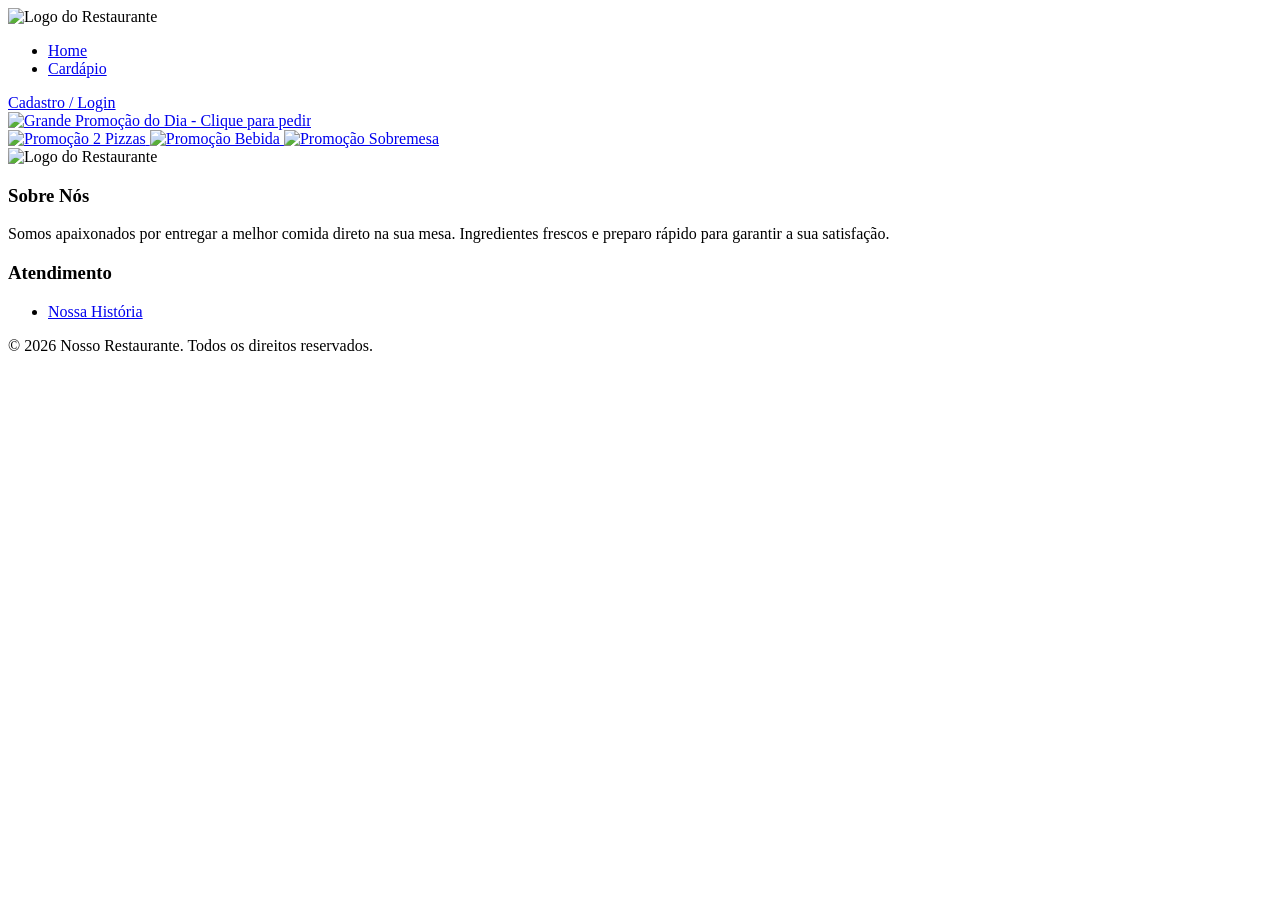
==== index.html @ daa80b1b "Primeiro Commit Estrutura de arquivos" ====
<!DOCTYPE html>
<html lang="pt-BR">
<head>
    <meta charset="UTF-8">
    <meta name="viewport" content="width=device-width, initial-scale=1.0">
    <title>Nosso Restaurante - Peça Agora</title>
    <link rel="stylesheet" href="css/style.css">
</head>
<body>

    <header>
        <nav class="navbar">
            <div class="logo">
                <img src="imagens/logo.png" alt="Logo do Restaurante">
            </div>
            
            <ul class="nav-links">
                <li><a href="index.html">Home</a></li>
                <li><a href="cardapio.html">Cardápio</a></li>
            </ul>

            <div class="nav-action">
                <a href="checkout.html" class="btn-login">Cadastro / Login</a>
            </div>
        </nav>
    </header>

    <main>
        <section class="promocoes">
            <div class="banner-principal">
                <a href="cardapio.html">
                    <img src="imagens/banner-principal.jpg" alt="Grande Promoção do Dia - Clique para pedir">
                </a>
            </div>

            <div class="banners-menores">
                <a href="cardapio.html" class="card-promo">
                    <img src="imagens/promo1.jpg" alt="Promoção 2 Pizzas">
                </a>
                <a href="cardapio.html" class="card-promo">
                    <img src="imagens/promo2.jpg" alt="Promoção Bebida">
                </a>
                <a href="cardapio.html" class="card-promo">
                    <img src="imagens/promo3.jpg" alt="Promoção Sobremesa">
                </a>
            </div>
        </section>
    </main>

    <footer>
        <div class="footer-container" id="sobre-nos">
            <div class="footer-logo">
                <img src="imagens/logo.png" alt="Logo do Restaurante">
            </div>
            
            <div class="footer-info">
                <h3>Sobre Nós</h3>
                <p>Somos apaixonados por entregar a melhor comida direto na sua mesa. Ingredientes frescos e preparo rápido para garantir a sua satisfação.</p>
            </div>

            <div class="footer-links">
                <h3>Atendimento</h3>
                <ul>
                    <li><a href="#sobre-nos">Nossa História</a></li>
                </ul>
            </div>
        </div>
        <div class="footer-bottom">
            <p>&copy; 2026 Nosso Restaurante. Todos os direitos reservados.</p>
        </div>
    </footer>

</body>
</html>
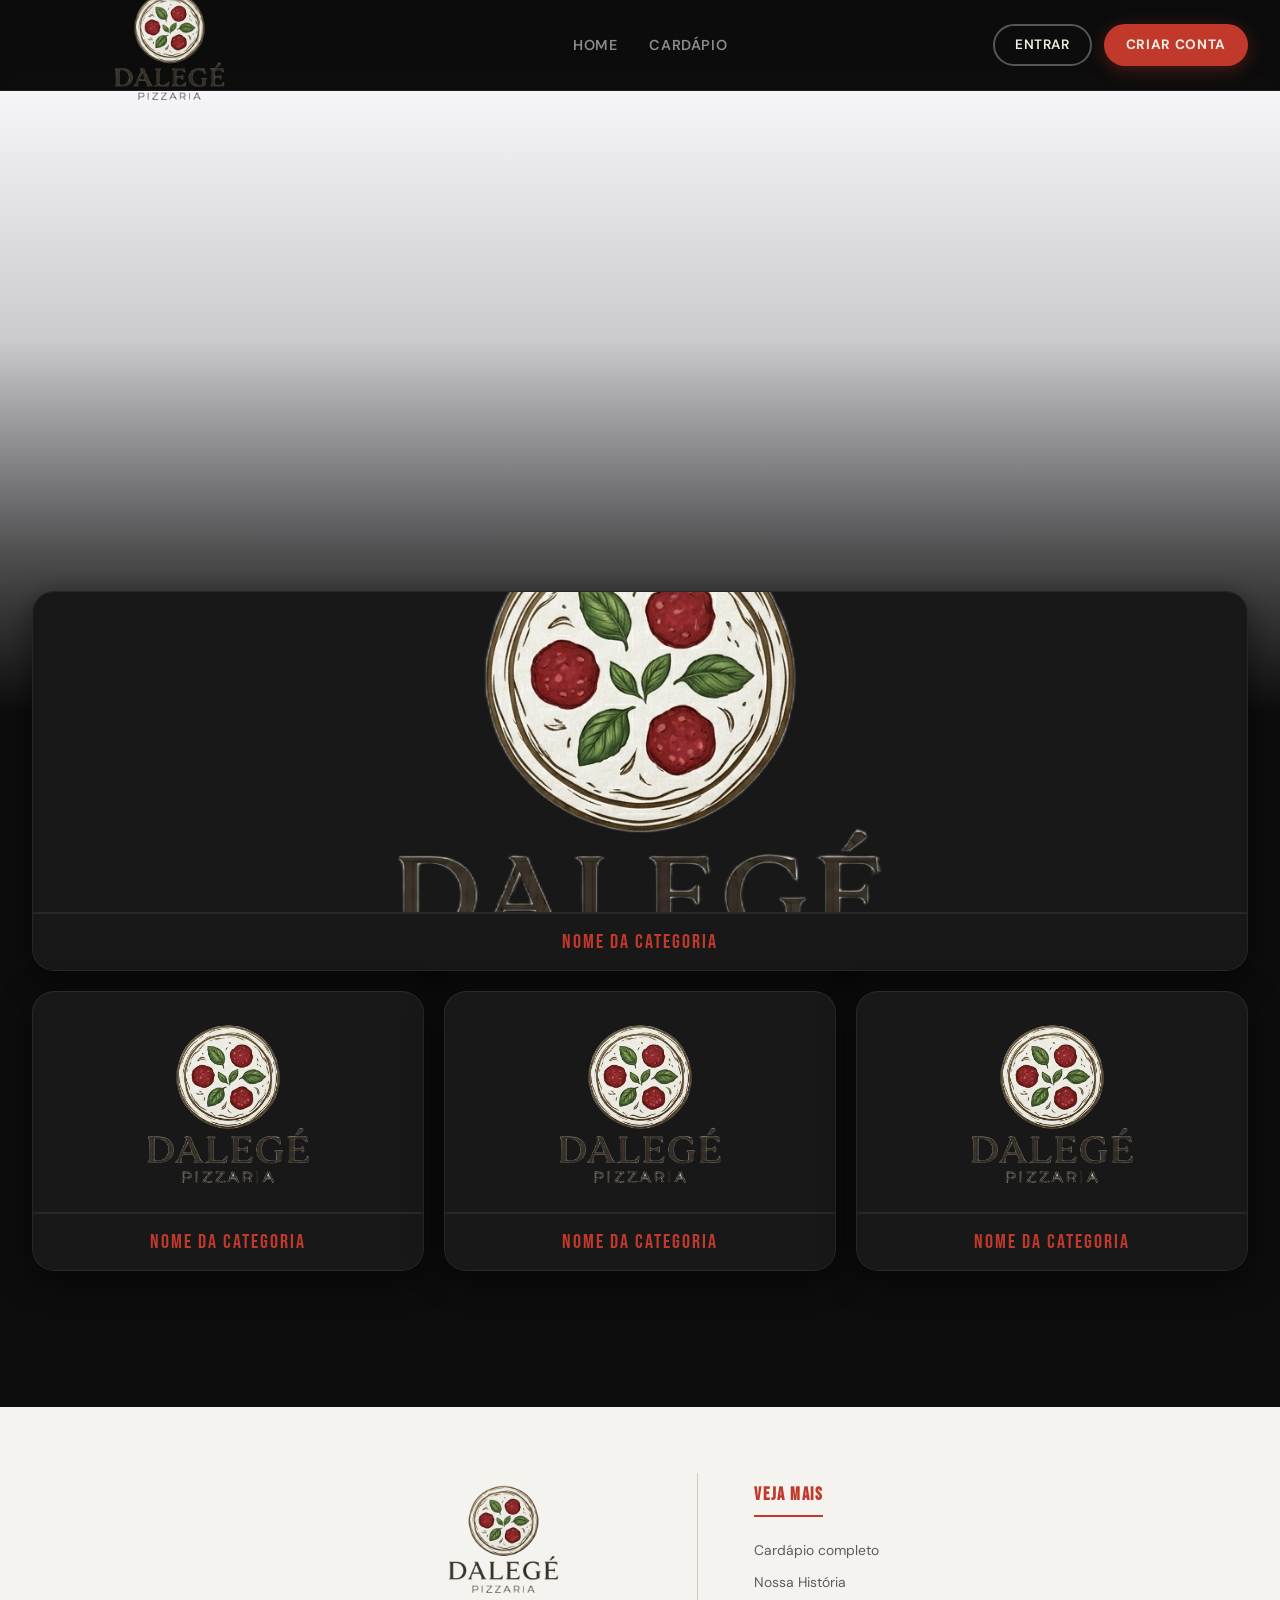
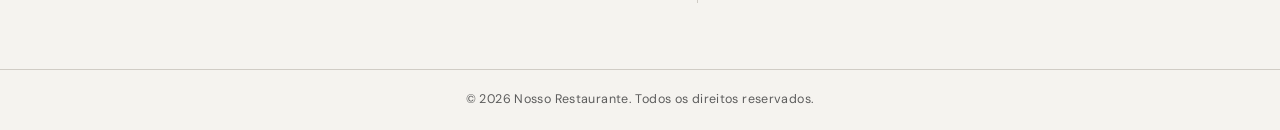
==== commit 3c485659: "Estilização Index" ====
--- a/index.html
+++ b/index.html
@@ -10,61 +10,84 @@
 
     <header>
         <nav class="navbar">
-            <div class="logo">
-                <img src="imagens/logo.png" alt="Logo do Restaurante">
-            </div>
-            
+            <!-- fix 5: logo clicável → index.html -->
+            <a href="index.html" class="logo">
+                <img src="img/banners/logo.png" alt="Logo do Restaurante">
+            </a>
+
             <ul class="nav-links">
                 <li><a href="index.html">Home</a></li>
                 <li><a href="cardapio.html">Cardápio</a></li>
             </ul>
 
+            <!-- fix 2: dois botões separados -->
             <div class="nav-action">
-                <a href="checkout.html" class="btn-login">Cadastro / Login</a>
+                <a href="login.html"    class="btn-login">Entrar</a>
+                <a href="cadastro.html" class="btn-cadastro">Criar conta</a>
             </div>
         </nav>
     </header>
 
     <main>
         <section class="promocoes">
+
             <div class="banner-principal">
                 <a href="cardapio.html">
-                    <img src="imagens/banner-principal.jpg" alt="Grande Promoção do Dia - Clique para pedir">
+                    <img src="img/banners/a.png" alt="Promoção do Dia">
                 </a>
             </div>
 
-            <div class="banners-menores">
-                <a href="cardapio.html" class="card-promo">
-                    <img src="imagens/promo1.jpg" alt="Promoção 2 Pizzas">
+            <!--
+                Layout: 1 grande (topo) + 3 pequenos lado a lado (abaixo)
+                Troque o texto de .card-label para nomear cada categoria
+            -->
+            <div class="categorias">
+
+                <!-- 1 grande — largura total -->
+                <a href="cardapio.html" class="card-promo card-promo--lg">
+                    <img src="img/banners/logo.png" alt="Categoria 1">
+                    <span class="card-label">NOME DA CATEGORIA</span>
                 </a>
-                <a href="cardapio.html" class="card-promo">
-                    <img src="imagens/promo2.jpg" alt="Promoção Bebida">
+
+                <!-- 3 pequenos lado a lado -->
+                <a href="cardapio.html" class="card-promo card-promo--sm">
+                    <img src="img/banners/logo.png" alt="Categoria 2">
+                    <span class="card-label">NOME DA CATEGORIA</span>
                 </a>
-                <a href="cardapio.html" class="card-promo">
-                    <img src="imagens/promo3.jpg" alt="Promoção Sobremesa">
+                <a href="cardapio.html" class="card-promo card-promo--sm">
+                    <img src="img/banners/logo.png" alt="Categoria 3">
+                    <span class="card-label">NOME DA CATEGORIA</span>
                 </a>
+                <a href="cardapio.html" class="card-promo card-promo--sm">
+                    <img src="img/banners/logo.png" alt="Categoria 4">
+                    <span class="card-label">NOME DA CATEGORIA</span>
+                </a>
+
             </div>
+
         </section>
     </main>
 
     <footer>
         <div class="footer-container" id="sobre-nos">
-            <div class="footer-logo">
-                <img src="imagens/logo.png" alt="Logo do Restaurante">
-            </div>
-            
-            <div class="footer-info">
-                <h3>Sobre Nós</h3>
-                <p>Somos apaixonados por entregar a melhor comida direto na sua mesa. Ingredientes frescos e preparo rápido para garantir a sua satisfação.</p>
-            </div>
+
+            <!-- fix 5 + fix 6: logo grande, centralizado, clicável -->
+            <a href="index.html" class="footer-logo">
+                <img src="img/banners/logo.png" alt="Logo do Restaurante">
+            </a>
+
+            <div class="footer-divider"></div>
 
             <div class="footer-links">
-                <h3>Atendimento</h3>
+                <h3>Veja mais</h3>
                 <ul>
+                    <li><a href="cardapio.html">Cardápio completo</a></li>
                     <li><a href="#sobre-nos">Nossa História</a></li>
                 </ul>
             </div>
+
         </div>
+
         <div class="footer-bottom">
             <p>&copy; 2026 Nosso Restaurante. Todos os direitos reservados.</p>
         </div>
--- a/css/style.css
+++ b/css/style.css
@@ -0,0 +1,649 @@
+/* ============================================================
+   RESTAURANTE ONLINE — CSS COMPLETO
+   Tema: Dark Modern com acentos em vermelho e âmbar
+   Fonte: Bebas Neue (display) + DM Sans (corpo)
+   ============================================================ */
+
+/* ── 1. GOOGLE FONTS ──────────────────────────────────────── */
+@import url('https://fonts.googleapis.com/css2?family=Bebas+Neue&family=DM+Sans:wght@400;500;600;700&display=swap');
+
+
+/* ── 2. VARIÁVEIS CSS ─────────────────────────────────────── */
+:root {
+  /* Paleta principal */
+  --clr-bg:           #0d0d0d;
+  --clr-surface:      #181818;
+  --clr-surface-alt:  #1f1f1f;
+  --clr-border:       rgba(255,255,255,0.07);
+
+  /* Destaque principal — vermelho escuro */
+  --clr-primary:      #c0392b;
+  --clr-primary-glow: rgba(192, 57, 43, 0.35);
+  --clr-primary-dark: #96281b;
+
+  /* Destaque secundário — âmbar escuro */
+  --clr-accent:       #d4860a;
+  --clr-accent-light: #f0a830;
+
+  /* Texto */
+  --clr-text:         #f0ece4;
+  --clr-text-muted:   #8a8a8a;
+  --clr-text-invert:  #0d0d0d;
+
+  /* Footer */
+  --clr-footer-bg:    #f5f3ef;
+  --clr-footer-text:  #1a1a1a;
+  --clr-footer-muted: #5c5c5c;
+  --clr-footer-divider: #d0ccc5;
+
+  /* Tipografia */
+  --font-display: 'Bebas Neue', sans-serif;
+  --font-body:    'DM Sans', sans-serif;
+
+  /* Espaçamentos */
+  --space-xs:   0.4rem;
+  --space-sm:   0.75rem;
+  --space-md:   1.25rem;
+  --space-lg:   2rem;
+  --space-xl:   3.5rem;
+  --space-2xl:  5rem;
+
+  /* Raios */
+  --radius-sm:  6px;
+  --radius-md:  14px;
+  --radius-lg:  22px;
+  --radius-pill: 999px;
+
+  /* Sombras */
+  --shadow-card:    0 8px 32px rgba(0,0,0,0.55);
+  --shadow-hover:   0 18px 48px rgba(0,0,0,0.7);
+  --shadow-btn:     0 4px 18px var(--clr-primary-glow);
+
+  /* Transições */
+  --transition-fast:   150ms ease;
+  --transition-base:   280ms ease;
+  --transition-slow:   450ms cubic-bezier(0.22, 1, 0.36, 1);
+
+  /* Dimensões do banner principal — 100% × 620px */
+  --banner-height: 620px;
+
+  /* Dimensões dos cards — 250–280px × 300px */
+  --card-width-min: 250px;
+  --card-width-max: 280px;
+  --card-height:    300px;
+
+  /* Altura da imagem dentro do card — 150px */
+  --card-img-height: 150px;
+
+  /* Banners menores (fora dos cards) — altura 150–200px */
+  --banner-small-height: 170px;
+
+  /* Navbar */
+  --navbar-height: 90px;
+}
+
+
+/* ── 3. RESET / GLOBAL ────────────────────────────────────── */
+*,
+*::before,
+*::after {
+  box-sizing: border-box;
+  margin: 0;
+  padding: 0;
+}
+
+html {
+  scroll-behavior: smooth;
+  font-size: 16px;
+}
+
+body {
+  font-family: var(--font-body);
+  background-color: var(--clr-bg);
+  color: var(--clr-text);
+  line-height: 1.6;
+  -webkit-font-smoothing: antialiased;
+}
+
+img {
+  display: block;
+  max-width: 100%;
+  height: auto;
+}
+
+a {
+  text-decoration: none;
+  color: inherit;
+}
+
+ul {
+  list-style: none;
+}
+
+
+/* ── 4. HEADER / NAVBAR ───────────────────────────────────── */
+header {
+  position: sticky;
+  top: 0;
+  z-index: 100;
+  /* linha sutil de separação no scroll */
+  backdrop-filter: blur(18px);
+  -webkit-backdrop-filter: blur(18px);
+  background: rgba(13, 13, 13, 0.88);
+  border-bottom: 1px solid var(--clr-border);
+}
+
+.navbar {
+  display: flex;
+  align-items: center;
+  justify-content: space-between;
+  gap: var(--space-lg);
+  height: var(--navbar-height);
+  max-width: 1280px;
+  margin: 0 auto;
+  padding: 0 var(--space-lg);
+}
+
+/* Logo — fix 1: maior | fix 5: elemento <a> */
+.logo {
+  display: flex;
+  align-items: center;
+  flex-shrink: 0;
+}
+.logo img {
+  height: 150px;
+  width: auto;
+  object-fit: contain;
+  transition: opacity var(--transition-fast);
+}
+.logo img:hover {
+  opacity: 0.82;
+}
+
+/* Links de navegação */
+.nav-links {
+  display: flex;
+  align-items: center;
+  gap: var(--space-lg);
+}
+
+.nav-links li a {
+  font-size: 0.9rem;
+  font-weight: 600;
+  letter-spacing: 0.04em;
+  text-transform: uppercase;
+  color: var(--clr-text-muted);
+  position: relative;
+  padding-bottom: 2px;
+  transition: color var(--transition-fast);
+}
+
+.nav-links li a::after {
+  content: '';
+  position: absolute;
+  bottom: -2px;
+  left: 0;
+  width: 0;
+  height: 2px;
+  background: var(--clr-primary);
+  border-radius: var(--radius-pill);
+  transition: width var(--transition-base);
+}
+
+.nav-links li a:hover {
+  color: var(--clr-text);
+}
+.nav-links li a:hover::after {
+  width: 100%;
+}
+
+/* Botões de ação na navbar — fix 2: dois botões distintos */
+.nav-action {
+  flex-shrink: 0;
+  display: flex;
+  align-items: center;
+  gap: var(--space-sm);
+}
+
+/* Botão "Entrar" — ghost/outline */
+.btn-login {
+  display: inline-flex;
+  align-items: center;
+  padding: 0.52rem 1.25rem;
+  font-family: var(--font-body);
+  font-size: 0.85rem;
+  font-weight: 600;
+  letter-spacing: 0.04em;
+  text-transform: uppercase;
+  color: var(--clr-text);
+  background: transparent;
+  border: 2px solid rgba(255,255,255,0.3);
+  border-radius: var(--radius-pill);
+  cursor: pointer;
+  transition:
+    border-color var(--transition-base),
+    color var(--transition-base),
+    background var(--transition-base),
+    transform var(--transition-fast);
+}
+.btn-login:hover {
+  border-color: var(--clr-text);
+  color: var(--clr-text);
+  background: rgba(255,255,255,0.08);
+  transform: translateY(-1px);
+}
+
+/* Botão "Criar conta" — sólido vermelho */
+.btn-cadastro {
+  display: inline-flex;
+  align-items: center;
+  padding: 0.52rem 1.25rem;
+  font-family: var(--font-body);
+  font-size: 0.85rem;
+  font-weight: 700;
+  letter-spacing: 0.05em;
+  text-transform: uppercase;
+  color: var(--clr-text);
+  background: var(--clr-primary);
+  border: 2px solid transparent;
+  border-radius: var(--radius-pill);
+  cursor: pointer;
+  box-shadow: var(--shadow-btn);
+  transition:
+    background var(--transition-base),
+    color var(--transition-base),
+    border-color var(--transition-base),
+    box-shadow var(--transition-base),
+    transform var(--transition-fast);
+}
+.btn-cadastro:hover {
+  background: transparent;
+  color: var(--clr-primary);
+  border-color: var(--clr-primary);
+  box-shadow: 0 0 0 4px var(--clr-primary-glow);
+  transform: translateY(-1px);
+}
+.btn-cadastro:active {
+  transform: translateY(0);
+}
+
+
+/* ── 5. SEÇÃO PROMOÇÕES ───────────────────────────────────── */
+.promocoes {
+  position: relative;
+  padding-bottom: var(--space-2xl);
+}
+
+
+/* ── 6. BANNER PRINCIPAL (100% × 400px) ──────────────────── */
+/*
+   Dimensões fixas:
+     largura : 100%
+     altura  : 400px  (var --banner-height)
+   Imagem usa object-fit: cover para preencher sem distorção.
+   Overlay com gradiente para fundir com o background.
+*/
+.banner-principal {
+  position: relative;
+  width: 100%;
+  height: var(--banner-height); /* 400px */
+  overflow: hidden;
+}
+
+.banner-principal::after {
+  /*
+     Overlay degradê — de baixo para cima.
+     A parte inferior funde completamente com --clr-bg (#0d0d0d),
+     criando a ilusão de que o banner "dissolve" no fundo da página.
+  */
+  content: '';
+  position: absolute;
+  inset: 0;
+  background: linear-gradient(
+    to top,
+    var(--clr-bg) 0%,        /* fundo sólido na borda inferior */
+    rgba(13,13,13,0.72) 25%, /* transição forte */
+    rgba(13,13,13,0.18) 60%, /* meio transparente */
+    transparent 100%         /* topo completamente transparente */
+  );
+  pointer-events: none;
+  z-index: 1;
+}
+
+.banner-principal a {
+  display: block;
+  width: 100%;
+  height: 100%;
+}
+
+.banner-principal img {
+  width: 100%;
+  height: 100%; /* 400px */
+  object-fit: cover;
+  object-position: center;
+  transition: transform var(--transition-slow);
+}
+
+.banner-principal:hover img {
+  transform: scale(1.025);
+}
+
+
+/* ── 7. GRID DE CATEGORIAS ────────────────────────────────── */
+/*
+   Grade de 3 colunas iguais.
+   .card-promo--lg ocupa as 3 colunas (1 grande no topo).
+   .card-promo--sm ocupa 1 coluna cada (3 pequenos lado a lado abaixo).
+   Resultado visual: [    grande    ] / [sm] [sm] [sm]
+*/
+.categorias {
+  display: grid;
+  grid-template-columns: repeat(3, 1fr);
+  gap: var(--space-md);
+  max-width: 1280px;
+  margin: 0 auto;
+  padding: 0 var(--space-lg);
+  position: relative;
+  z-index: 10;
+  margin-top: -120px;
+}
+
+
+/* ── 8. CARDS DE CATEGORIA ───────────────────────────────── */
+/*
+   card-promo--lg : largura total (2 colunas) × 340px de altura
+   card-promo--sm : 1 coluna × 260px de altura
+   Imagem: fix 3 — ocupa ~70% da altura do card
+   card-label: fix 3 — texto vermelho na faixa escura inferior
+*/
+.card-promo {
+  position: relative;
+  display: flex;
+  flex-direction: column;
+  width: 100%;
+  background: var(--clr-surface);
+  border: 1px solid var(--clr-border);
+  border-radius: var(--radius-lg);
+  overflow: hidden;
+  box-shadow: var(--shadow-card);
+  cursor: pointer;
+  transition:
+    transform var(--transition-base),
+    box-shadow var(--transition-base),
+    border-color var(--transition-base);
+}
+
+/* Card GRANDE — ocupa as 3 colunas */
+.card-promo--lg {
+  grid-column: span 3;
+  height: 380px;
+}
+
+/* Card PEQUENO — 1 coluna cada */
+.card-promo--sm {
+  grid-column: span 1;
+  height: 280px;
+}
+
+.card-promo:hover {
+  transform: translateY(-6px) scale(1.012);
+  box-shadow: var(--shadow-hover);
+  border-color: var(--clr-primary);
+}
+
+/* Imagem do card — fix 3: maior, ocupa ~72% */
+.card-promo img {
+  width: 100%;
+  flex: 1;               /* cresce para preencher o espaço disponível */
+  object-fit: cover;
+  object-position: center;
+  min-height: 0;
+  transition: transform var(--transition-slow);
+}
+
+.card-promo:hover img {
+  transform: scale(1.06);
+}
+
+/* Faixa escura inferior com o nome — fix 3 */
+.card-label {
+  display: block;
+  flex-shrink: 0;
+  padding: 0.75rem 1.25rem;
+  font-family: var(--font-display);
+  font-size: 1.25rem;
+  letter-spacing: 0.1em;
+  text-transform: uppercase;
+  color: var(--clr-primary);            /* vermelho */
+  background: var(--clr-surface);      /* fundo escuro */
+  border-top: 2px solid var(--clr-border);
+  text-align: center;
+  transition: color var(--transition-fast), background var(--transition-fast);
+}
+
+.card-promo:hover .card-label {
+  color: var(--clr-accent-light);
+  background: var(--clr-surface-alt);
+}
+
+/* Faixa de destaque no topo ao hover */
+.card-promo::before {
+  content: '';
+  position: absolute;
+  top: 0;
+  left: 0;
+  right: 0;
+  height: 3px;
+  background: linear-gradient(90deg, var(--clr-primary), var(--clr-accent));
+  z-index: 2;
+  opacity: 0;
+  transition: opacity var(--transition-base);
+}
+.card-promo:hover::before {
+  opacity: 1;
+}
+
+
+/* ── 10. RODAPÉ — fix 6: centralizado, logo maior ────────── */
+footer {
+  background: var(--clr-footer-bg);
+  color: var(--clr-footer-text);
+  margin-top: var(--space-xl);
+}
+
+.footer-container {
+  display: flex;
+  align-items: center;
+  justify-content: center;          /* centraliza o conjunto */
+  gap: var(--space-xl);
+  max-width: 1280px;
+  margin: 0 auto;
+  padding: var(--space-xl) var(--space-lg);
+}
+
+/* Logo do footer — fix 6: maior */
+.footer-logo {
+  display: flex;
+  align-items: center;
+  flex-shrink: 0;
+}
+.footer-logo img {
+  height: 150px;
+  width: auto;
+  object-fit: contain;
+  transition: opacity var(--transition-fast);
+}
+.footer-logo:hover img {
+  opacity: 0.8;
+}
+
+/* Linha divisória vertical */
+.footer-divider {
+  width: 1.5px;
+  height: 130px;
+  background: var(--clr-footer-divider);
+  flex-shrink: 0;
+}
+
+/* Coluna "Veja mais" — fix 6: centralizada verticalmente */
+.footer-links {
+  min-width: 160px;
+}
+
+.footer-links h3 {
+  font-family: var(--font-display);
+  font-size: 1.1rem;
+  letter-spacing: 0.08em;
+  text-transform: uppercase;
+  color: var(--clr-primary);
+  margin-bottom: var(--space-md);
+  padding-bottom: var(--space-xs);
+  border-bottom: 2px solid var(--clr-primary);
+  display: inline-block;
+}
+
+.footer-links ul {
+  display: flex;
+  flex-direction: column;
+  gap: var(--space-xs);
+}
+
+.footer-links ul li a {
+  font-size: 0.87rem;
+  color: var(--clr-footer-muted);
+  transition: color var(--transition-fast), padding-left var(--transition-fast);
+}
+
+.footer-links ul li a:hover {
+  color: var(--clr-primary);
+  padding-left: 4px;
+}
+
+/* Rodapé inferior — copyright */
+.footer-bottom {
+  text-align: center;
+  padding: var(--space-md) var(--space-lg);
+  border-top: 1px solid var(--clr-footer-divider);
+  font-size: 0.78rem;
+  color: var(--clr-footer-muted);
+  letter-spacing: 0.03em;
+}
+
+
+/* ── 11. RESPONSIVIDADE ───────────────────────────────────── */
+
+/* ── Mobile — até 480px ────────────────────────────────────── */
+@media (max-width: 480px) {
+  :root {
+    --banner-height: 280px;
+    --navbar-height: 70px;
+  }
+
+  .navbar {
+    padding: 0 var(--space-md);
+    gap: var(--space-sm);
+  }
+
+  .logo img { height: 100px; }
+
+  .nav-links { display: none; }
+
+  .btn-login,
+  .btn-cadastro {
+    font-size: 0.72rem;
+    padding: 0.4rem 0.8rem;
+  }
+
+  /* Mobile: todos em 1 coluna */
+  .categorias {
+    grid-template-columns: 1fr;
+    margin-top: -50px;
+    padding: 0 var(--space-md);
+    gap: var(--space-sm);
+  }
+  .card-promo--lg,
+  .card-promo--sm {
+    grid-column: span 1;
+    height: 220px;
+  }
+
+  /* Footer em coluna */
+  .footer-container {
+    flex-direction: column;
+    align-items: center;
+    gap: var(--space-md);
+    padding: var(--space-lg) var(--space-md);
+  }
+  .footer-divider {
+    width: 80px;
+    height: 1.5px;
+  }
+  .footer-logo img { height: 100px; }
+}
+
+/* ── Tablet — 481px a 767px ───────────────────────────────── */
+@media (min-width: 481px) and (max-width: 767px) {
+  :root {
+    --banner-height: 420px;
+    --navbar-height: 80px;
+  }
+
+  .logo img { height: 120px; }
+
+  /* Tablet: lg span 2, sm 1 cada — 2 colunas */
+  .categorias {
+    grid-template-columns: repeat(2, 1fr);
+    margin-top: -80px;
+    padding: 0 var(--space-md);
+  }
+  .card-promo--lg {
+    grid-column: span 2;
+    height: 300px;
+  }
+  .card-promo--sm {
+    grid-column: span 1;
+    height: 220px;
+  }
+
+  .footer-container {
+    flex-wrap: wrap;
+    justify-content: center;
+    gap: var(--space-lg);
+    padding: var(--space-xl) var(--space-md);
+  }
+  .footer-logo img { height: 120px; }
+  .footer-divider { height: 100px; }
+}
+
+/* ── Desktop — 768px a 1023px ─────────────────────────────── */
+@media (min-width: 768px) and (max-width: 1023px) {
+  :root { --banner-height: 520px; }
+
+  .categorias { margin-top: -100px; }
+  .card-promo--lg { height: 340px; }
+  .card-promo--sm { height: 260px; }
+}
+
+/* ── Desktop grande — 1024px+ ─────────────────────────────── */
+@media (min-width: 1024px) {
+  .categorias { margin-top: -120px; }
+}
+
+/* ── Telas muito grandes — 1440px+ ───────────────────────── */
+@media (min-width: 1440px) {
+  :root { --banner-height: 720px; }
+  .card-promo--lg { height: 420px; }
+  .card-promo--sm { height: 310px; }
+}
+
+
+/* ── 12. ACESSIBILIDADE / REDUÇÃO DE MOVIMENTO ────────────── */
+@media (prefers-reduced-motion: reduce) {
+  *,
+  *::before,
+  *::after {
+    animation-duration: 0.01ms !important;
+    animation-iteration-count: 1 !important;
+    transition-duration: 0.01ms !important;
+  }
+}
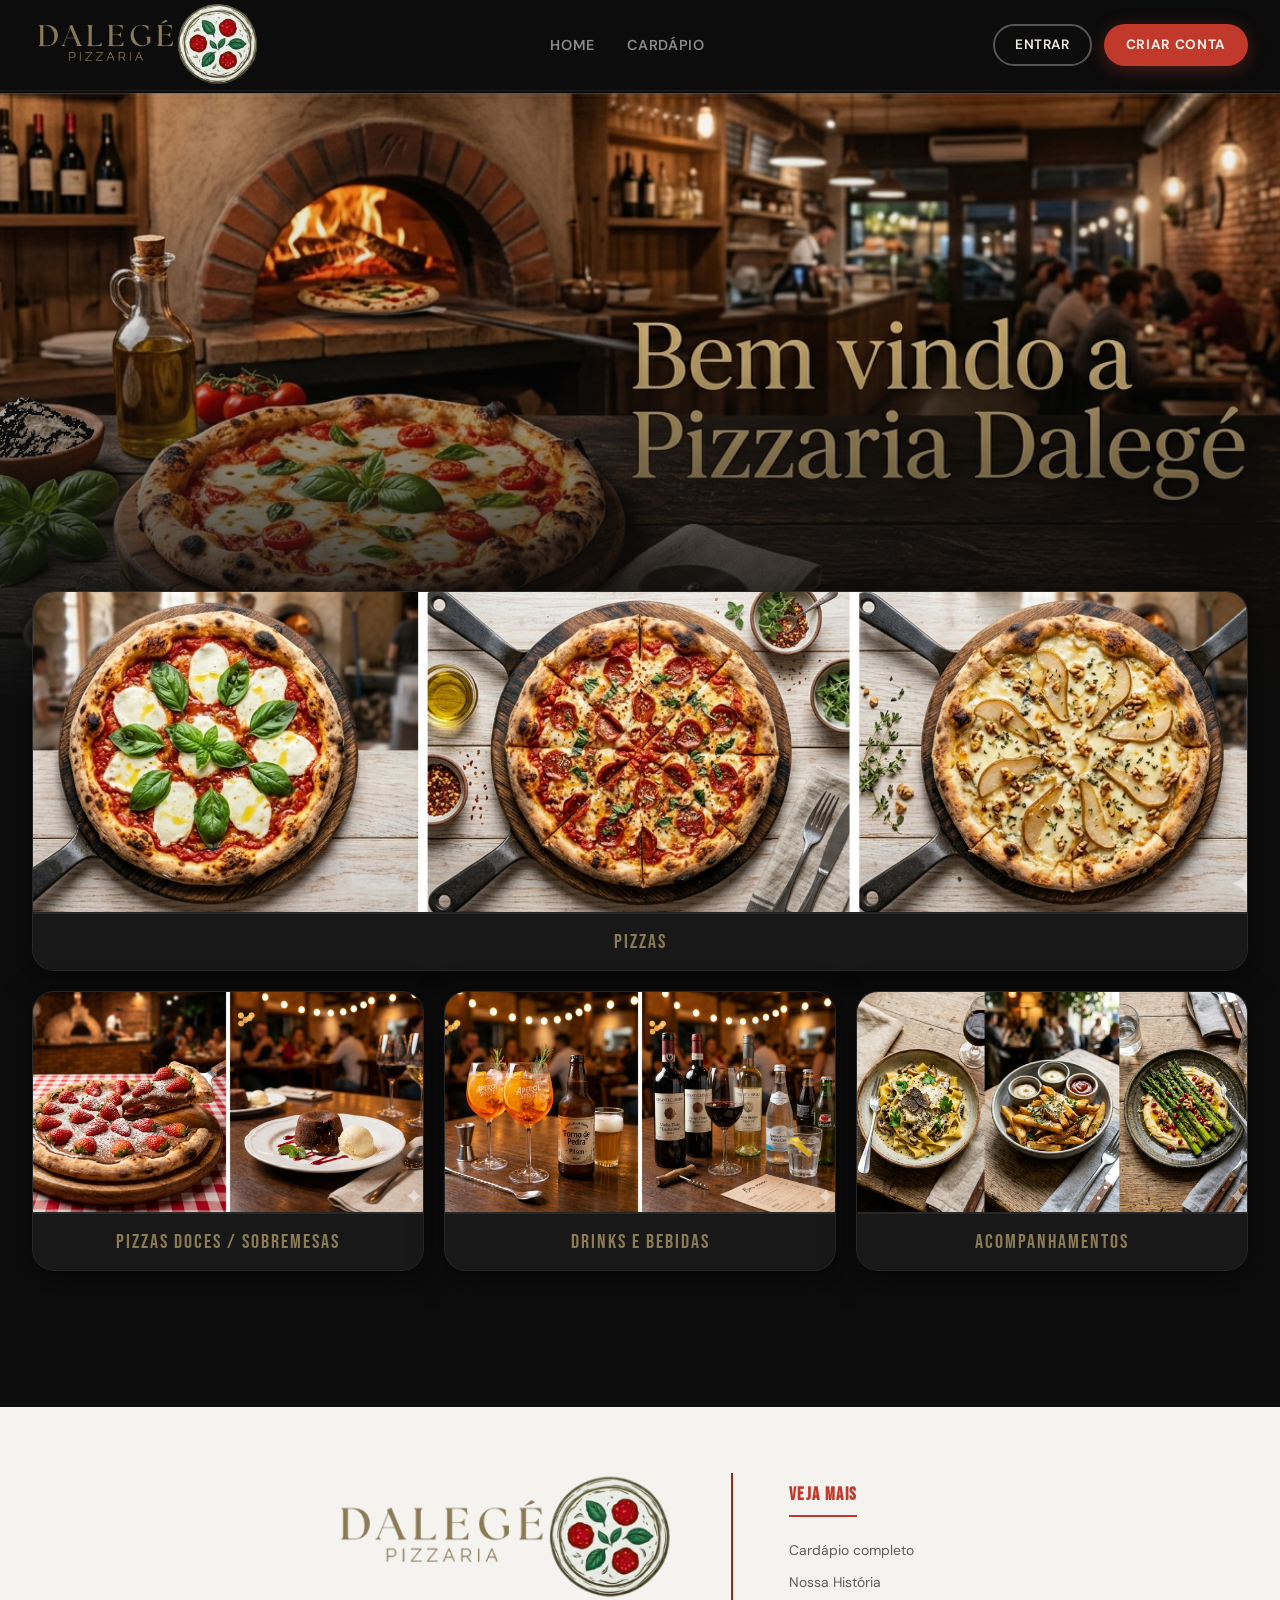
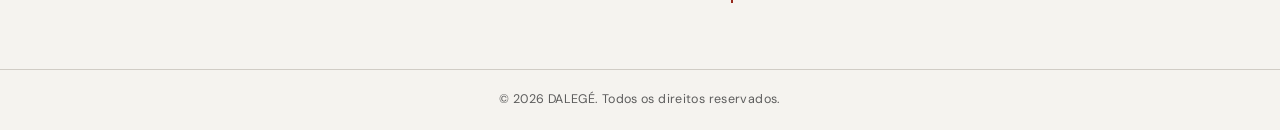
==== commit db007eac: "Atualização Index" ====
--- a/index.html
+++ b/index.html
@@ -3,8 +3,10 @@
 <head>
     <meta charset="UTF-8">
     <meta name="viewport" content="width=device-width, initial-scale=1.0">
-    <title>Nosso Restaurante - Peça Agora</title>
+    <title>DALEGÉ - Peça Agora</title>
     <link rel="stylesheet" href="css/style.css">
+    <link rel="icon" type="image/png" href="img/icons/favicon.png">
+
 </head>
 <body>
 
@@ -12,7 +14,7 @@
         <nav class="navbar">
             <!-- fix 5: logo clicável → index.html -->
             <a href="index.html" class="logo">
-                <img src="img/banners/logo.png" alt="Logo do Restaurante">
+                <img src="img/icons/logo.png" alt="Logo do Restaurante">
             </a>
 
             <ul class="nav-links">
@@ -33,7 +35,7 @@
 
             <div class="banner-principal">
                 <a href="cardapio.html">
-                    <img src="img/banners/a.png" alt="Promoção do Dia">
+                    <img src="img/banners/banner-principal.png" alt="Promoção do Dia">
                 </a>
             </div>
 
@@ -45,22 +47,22 @@
 
                 <!-- 1 grande — largura total -->
                 <a href="cardapio.html" class="card-promo card-promo--lg">
-                    <img src="img/banners/logo.png" alt="Categoria 1">
-                    <span class="card-label">NOME DA CATEGORIA</span>
+                    <img src="img/banners/banner-catPizza.png" alt="Categoria 1">
+                    <span class="card-label">Pizzas</span>
                 </a>
 
                 <!-- 3 pequenos lado a lado -->
                 <a href="cardapio.html" class="card-promo card-promo--sm">
-                    <img src="img/banners/logo.png" alt="Categoria 2">
-                    <span class="card-label">NOME DA CATEGORIA</span>
+                    <img src="img/banners/banner-sobremesa.png" alt="Categoria 2">
+                    <span class="card-label">Pizzas Doces / Sobremesas</span>
                 </a>
                 <a href="cardapio.html" class="card-promo card-promo--sm">
-                    <img src="img/banners/logo.png" alt="Categoria 3">
-                    <span class="card-label">NOME DA CATEGORIA</span>
+                    <img src="img/banners/banner-bebida.png" alt="Categoria 3">
+                    <span class="card-label">Drinks e Bebidas</span>
                 </a>
                 <a href="cardapio.html" class="card-promo card-promo--sm">
-                    <img src="img/banners/logo.png" alt="Categoria 4">
-                    <span class="card-label">NOME DA CATEGORIA</span>
+                    <img src="img/banners/banner-acompanhamentos.png" alt="Categoria 4">
+                    <span class="card-label">Acompanhamentos</span>
                 </a>
 
             </div>
@@ -73,7 +75,7 @@
 
             <!-- fix 5 + fix 6: logo grande, centralizado, clicável -->
             <a href="index.html" class="footer-logo">
-                <img src="img/banners/logo.png" alt="Logo do Restaurante">
+                <img src="img/icons/logo.png" alt="Logo do Restaurante">
             </a>
 
             <div class="footer-divider"></div>
@@ -82,14 +84,14 @@
                 <h3>Veja mais</h3>
                 <ul>
                     <li><a href="cardapio.html">Cardápio completo</a></li>
-                    <li><a href="#sobre-nos">Nossa História</a></li>
+                    <li><a href="sobre.html">Nossa História</a></li>
                 </ul>
             </div>
 
         </div>
 
         <div class="footer-bottom">
-            <p>&copy; 2026 Nosso Restaurante. Todos os direitos reservados.</p>
+            <p>&copy; 2026 DALEGÉ. Todos os direitos reservados.</p>
         </div>
     </footer>
 
--- a/css/style.css
+++ b/css/style.css
@@ -23,7 +23,7 @@
 
   /* Destaque secundário — âmbar escuro */
   --clr-accent:       #d4860a;
-  --clr-accent-light: #f0a830;
+  --clr-accent-light: #8b7c55;
 
   /* Texto */
   --clr-text:         #f0ece4;
@@ -34,7 +34,8 @@
   --clr-footer-bg:    #f5f3ef;
   --clr-footer-text:  #1a1a1a;
   --clr-footer-muted: #5c5c5c;
-  --clr-footer-divider: #d0ccc5;
+  --clr-footer-divider1: #d0ccc5;
+  --clr-footer-divider2: #96281b;
 
   /* Tipografia */
   --font-display: 'Bebas Neue', sans-serif;
@@ -151,7 +152,7 @@
   flex-shrink: 0;
 }
 .logo img {
-  height: 150px;
+  height: 100px;
   width: auto;
   object-fit: contain;
   transition: opacity var(--transition-fast);
@@ -414,7 +415,7 @@
   font-size: 1.25rem;
   letter-spacing: 0.1em;
   text-transform: uppercase;
-  color: var(--clr-primary);            /* vermelho */
+  color: var(--clr-accent-light);            /* vermelho */
   background: var(--clr-surface);      /* fundo escuro */
   border-top: 2px solid var(--clr-border);
   text-align: center;
@@ -422,7 +423,7 @@
 }
 
 .card-promo:hover .card-label {
-  color: var(--clr-accent-light);
+  color: var(--clr-primary);
   background: var(--clr-surface-alt);
 }
 
@@ -481,7 +482,7 @@
 .footer-divider {
   width: 1.5px;
   height: 130px;
-  background: var(--clr-footer-divider);
+  background: var(--clr-footer-divider2);
   flex-shrink: 0;
 }
 
@@ -523,7 +524,7 @@
 .footer-bottom {
   text-align: center;
   padding: var(--space-md) var(--space-lg);
-  border-top: 1px solid var(--clr-footer-divider);
+  border-top: 1px solid var(--clr-footer-divider1);
   font-size: 0.78rem;
   color: var(--clr-footer-muted);
   letter-spacing: 0.03em;
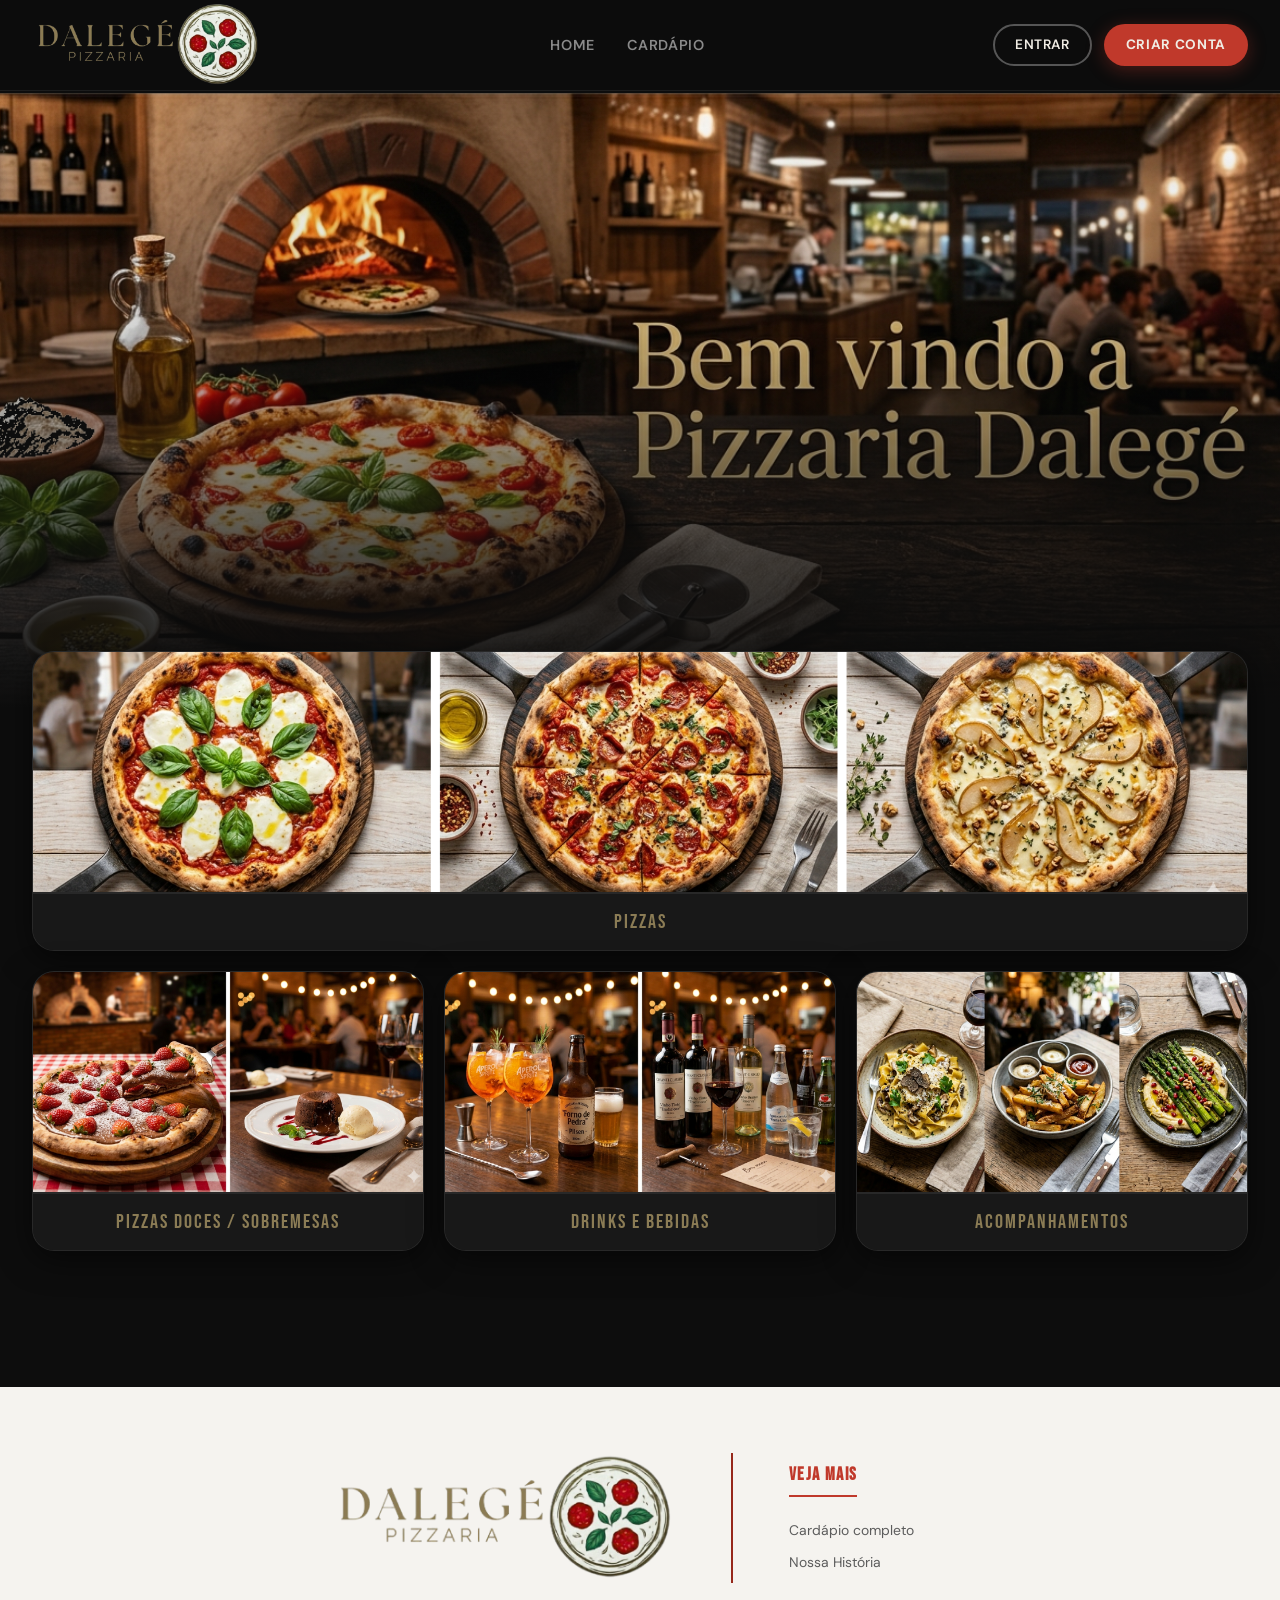
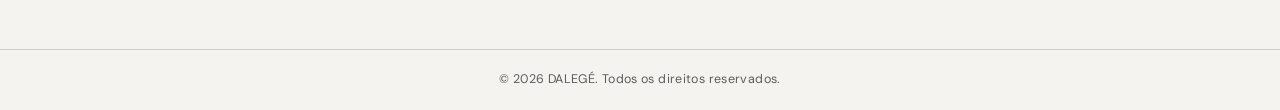
==== commit fc519dd1: "Estilização das Páginas" ====
--- a/index.html
+++ b/index.html
@@ -34,9 +34,9 @@
         <section class="promocoes">
 
             <div class="banner-principal">
-                <a href="cardapio.html">
+                
                     <img src="img/banners/banner-principal.png" alt="Promoção do Dia">
-                </a>
+               
             </div>
 
             <!--
--- a/css/style.css
+++ b/css/style.css
@@ -325,9 +325,7 @@
   transition: transform var(--transition-slow);
 }
 
-.banner-principal:hover img {
-  transform: scale(1.025);
-}
+
 
 
 /* ── 7. GRID DE CATEGORIAS ────────────────────────────────── */
@@ -377,7 +375,7 @@
 /* Card GRANDE — ocupa as 3 colunas */
 .card-promo--lg {
   grid-column: span 3;
-  height: 380px;
+  height: 300px;
 }
 
 /* Card PEQUENO — 1 coluna cada */
@@ -627,7 +625,7 @@
 
 /* ── Desktop grande — 1024px+ ─────────────────────────────── */
 @media (min-width: 1024px) {
-  .categorias { margin-top: -120px; }
+  .categorias { margin-top: -60px; }
 }
 
 /* ── Telas muito grandes — 1440px+ ───────────────────────── */
@@ -647,4 +645,1118 @@
     animation-iteration-count: 1 !important;
     transition-duration: 0.01ms !important;
   }
+}
+
+/* ============================================================
+   PÁGINA SOBRE — cole este bloco no final do style.css
+   Todas as variáveis (cores, fontes, espaços) vêm do :root
+   já definido acima. Não há nenhum valor hardcoded aqui.
+   ============================================================ */
+
+
+/* ── HERO DA PÁGINA SOBRE ─────────────────────────────────── */
+.sobre-hero {
+  position: relative;
+  width: 100%;
+  padding: var(--space-2xl) var(--space-lg);
+  background: var(--clr-surface);
+  border-bottom: 1px solid var(--clr-border);
+  text-align: center;
+  overflow: hidden;
+}
+
+
+
+.sobre-hero__titulo {
+  font-family: var(--font-display);
+  font-size: clamp(2.8rem, 6vw, 5rem);
+  letter-spacing: 0.12em;
+  text-transform: uppercase;
+  color: var(--clr-text);
+  line-height: 1;
+  margin-bottom: var(--space-sm);
+}
+
+/* palavra em destaque vermelho dentro do título */
+.sobre-hero__titulo span {
+  color: var(--clr-primary);
+}
+
+.sobre-hero__subtitulo {
+  font-size: 1rem;
+  color: var(--clr-text-muted);
+  letter-spacing: 0.04em;
+  max-width: 480px;
+  margin: 0 auto;
+}
+
+
+/* ── CONTAINER PRINCIPAL ──────────────────────────────────── */
+.container-sobre {
+  max-width: 860px;
+  margin: 0 auto;
+  padding: var(--space-xl) var(--space-lg);
+  display: flex;
+  flex-direction: column;
+  gap: var(--space-xl);
+}
+
+
+/* ── TÍTULO DE SEÇÃO REUTILIZÁVEL ─────────────────────────── */
+/* usado em .historia e .valores */
+.section-titulo {
+  font-family: var(--font-display);
+  font-size: 1.8rem;
+  letter-spacing: 0.1em;
+  text-transform: uppercase;
+  color: var(--clr-primary);
+  border-bottom: 2px solid var(--clr-primary);
+  padding-bottom: var(--space-xs);
+  display: inline-block;
+  margin-bottom: var(--space-lg);
+}
+
+
+/* ── SEÇÃO HISTÓRIA ───────────────────────────────────────── */
+/* mesmo visual de card que .card-promo usa */
+.historia {
+  background: var(--clr-surface);
+  border: 1px solid var(--clr-border);
+  border-radius: var(--radius-lg);
+  padding: var(--space-xl);
+  box-shadow: var(--shadow-card);
+  position: relative;
+  overflow: hidden;
+}
+
+
+/* imagem/logo centralizada dentro da história */
+.img-sobre {
+  display: block;
+  width: 100%;
+  max-width: 280px;
+  height: auto;
+  object-fit: contain;
+  margin: 0 auto var(--space-lg);
+  border-radius: var(--radius-md);
+  opacity: 0.88;
+}
+
+.historia__texto {
+  font-size: 1rem;
+  color: var(--clr-text-muted);
+  line-height: 1.8;
+  margin-bottom: var(--space-md);
+}
+
+.historia__texto:last-child { margin-bottom: 0; }
+
+.historia__texto strong {
+  color: var(--clr-text);
+  font-weight: 700;
+}
+
+
+/* ── SEÇÃO VALORES ────────────────────────────────────────── */
+.valores__grid {
+  display: grid;
+  grid-template-columns: repeat(3, 1fr);
+  gap: var(--space-md);
+  list-style: none;
+}
+
+/*
+  .card-valor usa .card-promo como base (hover, border, shadow).
+  Aqui só ajustamos o layout interno do card.
+*/
+.card-valor {
+  flex-direction: column;
+  justify-content: flex-start;
+  height: auto;           /* sobrescreve a altura fixa dos cards do index */
+  min-height: 160px;
+  cursor: default;
+  padding-bottom: var(--space-md);
+}
+
+/* reutiliza .card-label já definido — só adiciona padding top */
+.card-valor .card-label {
+  border-top: none;
+  border-bottom: 2px solid var(--clr-border);
+  text-align: left;
+}
+
+.card-valor__texto {
+  font-size: 0.9rem;
+  color: var(--clr-text-muted);
+  line-height: 1.6;
+  padding: var(--space-sm) var(--space-md) 0;
+}
+
+
+/* ── RESPONSIVIDADE — PÁGINA SOBRE ───────────────────────── */
+
+@media (max-width: 480px) {
+  .sobre-hero { padding: var(--space-xl) var(--space-md); }
+
+  .container-sobre {
+    padding: var(--space-lg) var(--space-md);
+    gap: var(--space-lg);
+  }
+
+  .historia { padding: var(--space-lg) var(--space-md); }
+
+  /* 1 coluna no mobile */
+  .valores__grid { grid-template-columns: 1fr; }
+}
+
+@media (min-width: 481px) and (max-width: 767px) {
+  /* 2 colunas no tablet */
+  .valores__grid { grid-template-columns: repeat(2, 1fr); }
+}
+
+/* ============================================================
+   PÁGINA CHECKOUT — cole este bloco no final do style.css
+   ============================================================ */
+
+
+/* ── LAYOUT PRINCIPAL — dois painéis lado a lado ─────────── */
+.container-checkout {
+  display: grid;
+  grid-template-columns: 1fr 380px;
+  gap: var(--space-xl);
+  align-items: start;
+  max-width: 1100px;
+  margin: var(--space-xl) auto;
+  padding: 0 var(--space-lg);
+}
+
+
+/* ── PAINEL FORMULÁRIO ────────────────────────────────────── */
+.checkout-form {
+  background: var(--clr-surface);
+  border: 1px solid var(--clr-border);
+  border-radius: var(--radius-lg);
+  padding: var(--space-xl);
+  box-shadow: var(--shadow-card);
+  position: relative;
+  overflow: hidden;
+}
+
+
+
+.checkout-form__desc {
+  font-size: 0.92rem;
+  color: var(--clr-text-muted);
+  margin-bottom: var(--space-lg);
+  margin-top: calc(var(--space-xs) * -1);
+}
+
+
+/* ── CAMPOS DO FORMULÁRIO ─────────────────────────────────── */
+.campo {
+  display: flex;
+  flex-direction: column;
+  gap: var(--space-xs);
+  margin-bottom: var(--space-md);
+}
+
+.campo__label {
+  font-size: 0.82rem;
+  font-weight: 600;
+  letter-spacing: 0.05em;
+  text-transform: uppercase;
+  color: var(--clr-text-muted);
+}
+
+.campo__input {
+  width: 100%;
+  padding: 0.7rem 1rem;
+  font-family: var(--font-body);
+  font-size: 0.95rem;
+  color: var(--clr-text);
+  background: var(--clr-surface-alt);
+  border: 1px solid var(--clr-border);
+  border-radius: var(--radius-sm);
+  outline: none;
+  transition:
+    border-color var(--transition-fast),
+    box-shadow   var(--transition-fast);
+}
+
+.campo__input::placeholder { color: var(--clr-text-muted); }
+
+.campo__input:focus {
+  border-color: var(--clr-primary);
+  box-shadow: 0 0 0 3px var(--clr-primary-glow);
+}
+
+/* remove seta padrão do select no Firefox/Chrome */
+.campo__select { appearance: none; cursor: pointer; }
+
+/* estado de erro no campo — adicionado pelo JS */
+.campo__input.campo--erro {
+  border-color: var(--clr-primary);
+  box-shadow: 0 0 0 3px var(--clr-primary-glow);
+}
+
+
+/* ── MENSAGEM DE ERRO ─────────────────────────────────────── */
+.checkout-erro {
+  font-size: 0.88rem;
+  color: var(--clr-primary);
+  background: var(--clr-primary-glow);
+  border: 1px solid var(--clr-primary);
+  border-radius: var(--radius-sm);
+  padding: var(--space-sm) var(--space-md);
+  margin-bottom: var(--space-md);
+}
+
+
+/* ── BOTÃO SUBMIT — estende .btn-cadastro ────────────────── */
+.checkout-submit {
+  width: 100%;
+  justify-content: center;
+  padding: 0.75rem 1.5rem;
+  font-size: 0.95rem;
+  margin-top: var(--space-sm);
+}
+
+
+/* ── PAINEL RESUMO ────────────────────────────────────────── */
+.checkout-resumo {
+  background: var(--clr-surface);
+  border: 1px solid var(--clr-border);
+  border-radius: var(--radius-lg);
+  padding: var(--space-xl);
+  box-shadow: var(--shadow-card);
+  position: relative;
+  overflow: hidden;
+  /* fica grudado no topo enquanto o form cresce */
+  position: sticky;
+  top: calc(var(--navbar-height) + var(--space-md));
+}
+
+
+
+
+/* ── LISTA DE ITENS DO RESUMO ─────────────────────────────── */
+.resumo-lista {
+  list-style: none;
+  display: flex;
+  flex-direction: column;
+  gap: var(--space-sm);
+  margin-bottom: var(--space-lg);
+  max-height: 320px;
+  overflow-y: auto;
+  padding-right: var(--space-xs); /* evita que a scrollbar cubra texto */
+}
+
+/* scrollbar fina no painel de resumo */
+.resumo-lista::-webkit-scrollbar { width: 4px; }
+.resumo-lista::-webkit-scrollbar-track { background: transparent; }
+.resumo-lista::-webkit-scrollbar-thumb {
+  background: var(--clr-border);
+  border-radius: var(--radius-pill);
+}
+
+/* cada item — estrutura gerada pelo JS */
+.resumo-item {
+  display: grid;
+  grid-template-columns: 1fr auto auto;
+  gap: var(--space-sm);
+  align-items: center;
+  padding: var(--space-sm) 0;
+  border-bottom: 1px solid var(--clr-border);
+  font-size: 0.9rem;
+}
+
+.resumo-item:last-child { border-bottom: none; }
+
+.resumo-item__nome { color: var(--clr-text); }
+
+.resumo-item__qtd {
+  font-size: 0.78rem;
+  font-weight: 700;
+  color: var(--clr-accent);
+  background: rgba(212,134,10,0.12);
+  padding: 2px 8px;
+  border-radius: var(--radius-pill);
+}
+
+.resumo-item__preco {
+  font-weight: 700;
+  color: var(--clr-text);
+  white-space: nowrap;
+}
+
+
+/* ── CARRINHO VAZIO ───────────────────────────────────────── */
+.resumo-vazio {
+  font-size: 0.9rem;
+  color: var(--clr-text-muted);
+  text-align: center;
+  padding: var(--space-lg) 0;
+}
+
+
+/* ── LINHA DO TOTAL ───────────────────────────────────────── */
+.resumo-total {
+  display: flex;
+  justify-content: space-between;
+  align-items: center;
+  padding-top: var(--space-md);
+  border-top: 2px solid var(--clr-primary);
+}
+
+.resumo-total__label {
+  font-family: var(--font-display);
+  font-size: 1.1rem;
+  letter-spacing: 0.08em;
+  text-transform: uppercase;
+  color: var(--clr-text-muted);
+}
+
+.resumo-total__valor {
+  font-family: var(--font-display);
+  font-size: 1.6rem;
+  letter-spacing: 0.06em;
+  color: var(--clr-primary);
+}
+
+
+/* ── RESPONSIVIDADE — CHECKOUT ────────────────────────────── */
+
+/* Tablet — empilha os painéis */
+@media (max-width: 860px) {
+  .container-checkout {
+    grid-template-columns: 1fr;
+    gap: var(--space-lg);
+    margin: var(--space-lg) auto;
+    padding: 0 var(--space-md);
+  }
+
+  /* resumo sobe antes do form em telas menores */
+  .checkout-resumo {
+    order: -1;
+    position: static;
+  }
+}
+
+/* Mobile */
+@media (max-width: 480px) {
+  .checkout-form,
+  .checkout-resumo {
+    padding: var(--space-lg) var(--space-md);
+  }
+}
+
+/* ============================================================
+   PÁGINA CARDÁPIO — cole este bloco no final do style.css
+   ============================================================ */
+
+
+/* ── LAYOUT PRINCIPAL — vitrine + carrinho lateral ────────── */
+.container-cardapio {
+  display: grid;
+  grid-template-columns: 1fr 340px;
+  gap: var(--space-xl);
+  align-items: start;
+  max-width: 1280px;
+  margin: var(--space-xl) auto;
+  padding: 0 var(--space-lg);
+}
+
+
+/* ── VITRINE ──────────────────────────────────────────────── */
+.vitrine__cabecalho {
+  margin-bottom: var(--space-lg);
+}
+
+.vitrine__desc {
+  font-size: 0.92rem;
+  color: var(--clr-text-muted);
+  margin-top: calc(var(--space-xs) * -1);
+}
+
+.vitrine__vazia {
+  font-size: 0.9rem;
+  color: var(--clr-text-muted);
+  text-align: center;
+  padding: var(--space-xl) 0;
+}
+
+
+/* ── FILTROS DE CATEGORIA ─────────────────────────────────── */
+.filtros {
+  display: flex;
+  flex-wrap: wrap;
+  gap: var(--space-sm);
+  margin-bottom: var(--space-lg);
+}
+
+.filtro-btn {
+  display: inline-flex;
+  align-items: center;
+  padding: 0.42rem 1.1rem;
+  font-family: var(--font-body);
+  font-size: 0.82rem;
+  font-weight: 600;
+  letter-spacing: 0.04em;
+  text-transform: uppercase;
+  color: var(--clr-text-muted);
+  background: transparent;
+  border: 2px solid var(--clr-border);
+  border-radius: var(--radius-pill);
+  cursor: pointer;
+  transition:
+    color           var(--transition-fast),
+    border-color    var(--transition-fast),
+    background      var(--transition-fast),
+    transform       var(--transition-fast);
+}
+
+.filtro-btn:hover {
+  color: var(--clr-text);
+  border-color: rgba(255,255,255,0.3);
+  transform: translateY(-1px);
+}
+
+/* botão de categoria ativo — mesmo padrão do .btn-cadastro */
+.filtro-btn--ativo {
+  color: var(--clr-text);
+  background: var(--clr-primary);
+  border-color: var(--clr-primary);
+  box-shadow: var(--shadow-btn);
+}
+
+.filtro-btn--ativo:hover {
+  background: var(--clr-primary-dark);
+  border-color: var(--clr-primary-dark);
+  transform: translateY(-1px);
+}
+
+
+/* ── GRADE DE PRODUTOS ────────────────────────────────────── */
+/*
+   auto-fill para responsividade natural:
+   mínimo var(--card-width-min) = 250px, máximo var(--card-width-max) = 280px.
+   Reutiliza as variáveis já declaradas no :root do style.css.
+*/
+.grade-produtos {
+  display: grid;
+  grid-template-columns: repeat(auto-fill, minmax(var(--card-width-min), 1fr));
+  gap: var(--space-md);
+}
+
+
+/* ── CARD DE PRODUTO ──────────────────────────────────────── */
+/*
+   Herda toda a estética de .card-promo (hover, borda, sombra,
+   faixa superior). Apenas o layout interno é redefinido.
+*/
+.card-produto {
+  display: flex;
+  flex-direction: column;
+  background: var(--clr-surface);
+  border: 1px solid var(--clr-border);
+  border-radius: var(--radius-lg);
+  overflow: hidden;
+  box-shadow: var(--shadow-card);
+  transition:
+    transform      var(--transition-base),
+    box-shadow     var(--transition-base),
+    border-color   var(--transition-base);
+  position: relative;
+}
+
+.card-produto::before {
+  content: '';
+  position: absolute;
+  top: 0; left: 0; right: 0;
+  height: 3px;
+  background: linear-gradient(90deg, var(--clr-primary), var(--clr-accent));
+  opacity: 0;
+  transition: opacity var(--transition-base);
+  z-index: 2;
+}
+
+.card-produto:hover {
+  transform: translateY(-5px) scale(1.01);
+  box-shadow: var(--shadow-hover);
+  border-color: var(--clr-primary);
+}
+
+.card-produto:hover::before { opacity: 1; }
+
+/* imagem — mesma altura de --card-img-height = 150px */
+.card-produto__img-wrap {
+  width: 100%;
+  height: var(--card-img-height); /* 150px */
+  overflow: hidden;
+  flex-shrink: 0;
+}
+
+.card-produto__img {
+  width: 100%;
+  height: 100%;
+  object-fit: cover;
+  object-position: center;
+  transition: transform var(--transition-slow);
+}
+
+.card-produto:hover .card-produto__img {
+  transform: scale(1.06);
+}
+
+/* área de texto */
+.card-produto__info {
+  display: flex;
+  flex-direction: column;
+  gap: var(--space-xs);
+  padding: var(--space-md);
+  flex: 1;
+}
+
+.card-produto__nome {
+  font-family: var(--font-display);
+  font-size: 1.15rem;
+  letter-spacing: 0.06em;
+  text-transform: uppercase;
+  color: var(--clr-text);
+  line-height: 1.2;
+}
+
+.card-produto__desc {
+  font-size: 0.83rem;
+  color: var(--clr-text-muted);
+  line-height: 1.5;
+  flex: 1;
+}
+
+/* rodapé do card — preço + botão */
+.card-produto__rodape {
+  display: flex;
+  align-items: center;
+  justify-content: space-between;
+  gap: var(--space-sm);
+  margin-top: var(--space-sm);
+  padding-top: var(--space-sm);
+  border-top: 1px solid var(--clr-border);
+}
+
+.card-produto__preco {
+  font-family: var(--font-display);
+  font-size: 1.25rem;
+  letter-spacing: 0.05em;
+  color: var(--clr-accent);
+}
+
+/* botão Adicionar — variante compacta do .btn-cadastro */
+.btn-adicionar {
+  display: inline-flex;
+  align-items: center;
+  padding: 0.38rem 0.9rem;
+  font-family: var(--font-body);
+  font-size: 0.78rem;
+  font-weight: 700;
+  letter-spacing: 0.05em;
+  text-transform: uppercase;
+  color: var(--clr-text);
+  background: var(--clr-primary);
+  border: 2px solid transparent;
+  border-radius: var(--radius-pill);
+  cursor: pointer;
+  box-shadow: var(--shadow-btn);
+  transition:
+    background      var(--transition-base),
+    color           var(--transition-base),
+    border-color    var(--transition-base),
+    transform       var(--transition-fast);
+}
+
+.btn-adicionar:hover {
+  background: transparent;
+  color: var(--clr-primary);
+  border-color: var(--clr-primary);
+  box-shadow: 0 0 0 4px var(--clr-primary-glow);
+  transform: translateY(-1px);
+}
+
+.btn-adicionar:active { transform: translateY(0); }
+
+
+/* ── CARRINHO LATERAL ─────────────────────────────────────── */
+.carrinho-lateral {
+  background: var(--clr-surface);
+  border: 1px solid var(--clr-border);
+  border-radius: var(--radius-lg);
+  padding: var(--space-xl);
+  box-shadow: var(--shadow-card);
+  position: sticky;
+  top: calc(var(--navbar-height) + var(--space-md));
+  overflow: hidden;
+}
+
+
+
+
+/* ── LISTA DE ITENS DO CARRINHO ───────────────────────────── */
+.itens-carrinho {
+  list-style: none;
+  display: flex;
+  flex-direction: column;
+  gap: var(--space-sm);
+  max-height: 340px;
+  overflow-y: auto;
+  margin-bottom: var(--space-md);
+  padding-right: var(--space-xs);
+}
+
+.itens-carrinho::-webkit-scrollbar { width: 4px; }
+.itens-carrinho::-webkit-scrollbar-track { background: transparent; }
+.itens-carrinho::-webkit-scrollbar-thumb {
+  background: var(--clr-border);
+  border-radius: var(--radius-pill);
+}
+
+.item-carrinho {
+  display: flex;
+  flex-direction: column;
+  gap: var(--space-xs);
+  padding: var(--space-sm) 0;
+  border-bottom: 1px solid var(--clr-border);
+}
+
+.item-carrinho:last-child { border-bottom: none; }
+
+.item-carrinho__info {
+  display: flex;
+  justify-content: space-between;
+  align-items: baseline;
+  gap: var(--space-sm);
+}
+
+.item-carrinho__nome {
+  font-size: 0.9rem;
+  color: var(--clr-text);
+  line-height: 1.3;
+}
+
+.item-carrinho__preco {
+  font-weight: 700;
+  font-size: 0.9rem;
+  color: var(--clr-accent);
+  white-space: nowrap;
+}
+
+/* controles de quantidade + remover */
+.item-carrinho__controles {
+  display: flex;
+  align-items: center;
+  gap: var(--space-xs);
+}
+
+.item-carrinho__qtd-btn {
+  display: inline-flex;
+  align-items: center;
+  justify-content: center;
+  width: 26px;
+  height: 26px;
+  font-size: 1rem;
+  font-weight: 700;
+  color: var(--clr-text);
+  background: var(--clr-surface-alt);
+  border: 1px solid var(--clr-border);
+  border-radius: var(--radius-sm);
+  cursor: pointer;
+  transition:
+    background    var(--transition-fast),
+    border-color  var(--transition-fast);
+}
+
+.item-carrinho__qtd-btn:hover {
+  background: var(--clr-primary);
+  border-color: var(--clr-primary);
+}
+
+.item-carrinho__qtd {
+  font-size: 0.9rem;
+  font-weight: 700;
+  color: var(--clr-text);
+  min-width: 20px;
+  text-align: center;
+}
+
+/* botão Remover — ghost vermelho compacto */
+.btn-remover {
+  margin-left: auto;
+  display: inline-flex;
+  align-items: center;
+  padding: 0.22rem 0.65rem;
+  font-family: var(--font-body);
+  font-size: 0.72rem;
+  font-weight: 700;
+  letter-spacing: 0.04em;
+  text-transform: uppercase;
+  color: var(--clr-primary);
+  background: transparent;
+  border: 1px solid var(--clr-primary);
+  border-radius: var(--radius-pill);
+  cursor: pointer;
+  transition:
+    background    var(--transition-fast),
+    color         var(--transition-fast),
+    transform     var(--transition-fast);
+}
+
+.btn-remover:hover {
+  background: var(--clr-primary);
+  color: var(--clr-text);
+  transform: translateY(-1px);
+}
+
+
+/* ── ESTADO VAZIO DO CARRINHO ─────────────────────────────── */
+.carrinho-vazio {
+  font-size: 0.88rem;
+  color: var(--clr-text-muted);
+  text-align: center;
+  padding: var(--space-lg) 0;
+  border-bottom: 1px solid var(--clr-border);
+  margin-bottom: var(--space-md);
+}
+
+
+/* ── RODAPÉ DO CARRINHO — total + botão ───────────────────── */
+.resumo-carrinho {
+  display: flex;
+  flex-direction: column;
+  gap: var(--space-md);
+}
+
+.resumo-carrinho__linha {
+  display: flex;
+  justify-content: space-between;
+  align-items: center;
+  padding-top: var(--space-md);
+  border-top: 2px solid var(--clr-primary);
+}
+
+.resumo-carrinho__label {
+  font-family: var(--font-display);
+  font-size: 1.1rem;
+  letter-spacing: 0.08em;
+  text-transform: uppercase;
+  color: var(--clr-text-muted);
+}
+
+.resumo-carrinho__valor {
+  font-family: var(--font-display);
+  font-size: 1.6rem;
+  letter-spacing: 0.06em;
+  color: var(--clr-primary);
+}
+
+/* botão Finalizar — reutiliza .btn-cadastro, só ajusta largura */
+.btn-finalizar {
+  width: 100%;
+  justify-content: center;
+  text-align: center;
+  padding: 0.65rem 1.25rem;
+}
+
+/* estado desabilitado — JS adiciona quando carrinho vazio */
+.btn-finalizar[disabled],
+.btn-finalizar.desabilitado {
+  opacity: 0.4;
+  pointer-events: none;
+  box-shadow: none;
+}
+
+
+/* ── RESPONSIVIDADE — CARDÁPIO ────────────────────────────── */
+
+/* Tablet — carrinho sobe acima da vitrine */
+@media (max-width: 900px) {
+  .container-cardapio {
+    grid-template-columns: 1fr;
+    gap: var(--space-lg);
+    padding: 0 var(--space-md);
+    margin: var(--space-lg) auto;
+  }
+
+  .carrinho-lateral {
+    order: -1;
+    position: static;
+  }
+
+  .itens-carrinho { max-height: 220px; }
+}
+
+/* Mobile */
+@media (max-width: 480px) {
+  .grade-produtos {
+    grid-template-columns: 1fr;
+  }
+
+  .carrinho-lateral {
+    padding: var(--space-lg) var(--space-md);
+  }
+}
+
+/* ============================================================
+   PÁGINAS LOGIN / CADASTRO — cole no final do style.css
+   ============================================================ */
+
+
+/* ── PÁGINA INTEIRA — centraliza o card verticalmente ─────── */
+.auth-page {
+  display: flex;
+  align-items: center;
+  justify-content: center;
+  min-height: calc(100vh - var(--navbar-height) - 260px);
+  padding: var(--space-xl) var(--space-lg);
+}
+
+
+/* ── CARD CENTRAL ─────────────────────────────────────────── */
+.auth-card {
+  width: 100%;
+  max-width: 440px;
+  background: var(--clr-surface);
+  border: 1px solid var(--clr-border);
+  border-radius: var(--radius-lg);
+  padding: var(--space-xl);
+  box-shadow: var(--shadow-card);
+  position: relative;
+  overflow: hidden;
+  display: flex;
+  flex-direction: column;
+  align-items: center;
+  gap: var(--space-sm);
+}
+
+
+
+
+
+/* ── LOGO DENTRO DO CARD ──────────────────────────────────── */
+.auth-card__logo {
+  display: block;
+  margin-bottom: var(--space-sm);
+}
+
+.auth-card__logo img {
+  height: 80px;
+  width: auto;
+  object-fit: contain;
+  opacity: 0.9;
+  transition: opacity var(--transition-fast);
+}
+
+.auth-card__logo:hover img { opacity: 0.7; }
+
+
+/* ── TEXTOS DO CARD ───────────────────────────────────────── */
+.auth-card__titulo {
+  font-family: var(--font-display);
+  font-size: 1.9rem;
+  letter-spacing: 0.1em;
+  text-transform: uppercase;
+  color: var(--clr-text);
+  text-align: center;
+  line-height: 1;
+}
+
+.auth-card__subtitulo {
+  font-size: 0.88rem;
+  color: var(--clr-text-muted);
+  text-align: center;
+  margin-bottom: var(--space-sm);
+}
+
+
+/* ── FORMULÁRIO ───────────────────────────────────────────── */
+/*
+   Reutiliza .campo, .campo__label e .campo__input
+   já definidos na seção CHECKOUT do style.css.
+   Aqui só ajustamos o container do form.
+*/
+.auth-form {
+  width: 100%;
+  display: flex;
+  flex-direction: column;
+  gap: 0;
+}
+
+
+/* ── BOTÃO SUBMIT ─────────────────────────────────────────── */
+/*
+   Estende .btn-cadastro (já definido na navbar).
+   Só sobrescreve largura e margem.
+*/
+.auth-submit {
+  width: 100%;
+  justify-content: center;
+  padding: 0.72rem 1.5rem;
+  font-size: 0.95rem;
+  margin-top: var(--space-md);
+}
+
+
+/* ── RODAPÉ DO CARD — link para a outra página ────────────── */
+.auth-card__rodape {
+  font-size: 0.85rem;
+  color: var(--clr-text-muted);
+  text-align: center;
+  margin-top: var(--space-sm);
+}
+
+.auth-card__link {
+  color: var(--clr-primary);
+  font-weight: 600;
+  transition: color var(--transition-fast);
+}
+
+.auth-card__link:hover { color: var(--clr-accent); }
+
+
+/* ── RESPONSIVIDADE ───────────────────────────────────────── */
+@media (max-width: 480px) {
+  .auth-page { padding: var(--space-lg) var(--space-md); }
+  .auth-card  { padding: var(--space-lg) var(--space-md); }
+  .auth-card__titulo { font-size: 1.5rem; }
+}
+
+/* ============================================================
+   PÁGINA CONFIRMAÇÃO — cole no final do style.css
+   ============================================================ */
+
+
+/* ── PÁGINA — centraliza o card ───────────────────────────── */
+.confirmacao-page {
+  display: flex;
+  align-items: center;
+  justify-content: center;
+  min-height: calc(100vh - var(--navbar-height) - 260px);
+  padding: var(--space-xl) var(--space-lg);
+}
+
+
+/* ── CARD CENTRAL ─────────────────────────────────────────── */
+.confirmacao-card {
+  width: 100%;
+  max-width: 480px;
+  background: var(--clr-surface);
+  border: 1px solid var(--clr-border);
+  border-radius: var(--radius-lg);
+  padding: var(--space-xl);
+  box-shadow: var(--shadow-card);
+  position: relative;
+  overflow: hidden;
+  display: flex;
+  flex-direction: column;
+  align-items: center;
+  gap: var(--space-md);
+  text-align: center;
+}
+
+
+
+
+/* ── ÍCONE DE CHECK ───────────────────────────────────────── */
+.confirmacao-check {
+  width: 72px;
+  height: 72px;
+  border-radius: 50%;
+  background: var(--clr-primary);
+  box-shadow: 0 0 0 8px var(--clr-primary-glow);
+  display: flex;
+  align-items: center;
+  justify-content: center;
+  font-size: 2.2rem;
+  color: var(--clr-text);
+  font-weight: 700;
+  flex-shrink: 0;
+  margin-bottom: var(--space-sm);
+}
+
+
+/* ── TEXTOS ───────────────────────────────────────────────── */
+.confirmacao-titulo {
+  font-family: var(--font-display);
+  font-size: 2.2rem;
+  letter-spacing: 0.1em;
+  text-transform: uppercase;
+  color: var(--clr-text);
+  line-height: 1;
+}
+
+.confirmacao-mensagem {
+  font-size: 0.95rem;
+  color: var(--clr-text-muted);
+  line-height: 1.8;
+}
+
+.confirmacao-mensagem strong {
+  color: var(--clr-text);
+  font-weight: 700;
+}
+
+.confirmacao-instrucao {
+  font-size: 0.85rem;
+  color: var(--clr-text-muted);
+  line-height: 1.6;
+  max-width: 340px;
+}
+
+
+/* ── BLOCO DO NÚMERO DO PEDIDO ────────────────────────────── */
+.confirmacao-numero {
+  display: flex;
+  flex-direction: column;
+  align-items: center;
+  gap: var(--space-xs);
+  background: var(--clr-surface-alt);
+  border: 2px solid var(--clr-primary);
+  border-radius: var(--radius-md);
+  padding: var(--space-md) var(--space-xl);
+  width: 100%;
+}
+
+.confirmacao-numero__label {
+  font-size: 0.78rem;
+  font-weight: 600;
+  letter-spacing: 0.08em;
+  text-transform: uppercase;
+  color: var(--clr-text-muted);
+}
+
+/* número grande — JS injeta o valor aqui */
+.confirmacao-numero__valor {
+  font-family: var(--font-display);
+  font-size: 3rem;
+  letter-spacing: 0.18em;
+  color: var(--clr-primary);
+  line-height: 1;
+  min-height: 3rem; /* reserva espaço antes do JS carregar */
+}
+
+
+/* ── BOTÃO ────────────────────────────────────────────────── */
+/* estende .btn-cadastro, só ajusta largura */
+.confirmacao-btn {
+  width: 100%;
+  justify-content: center;
+  text-align: center;
+  margin-top: var(--space-sm);
+}
+
+
+/* ── RESPONSIVIDADE ───────────────────────────────────────── */
+@media (max-width: 480px) {
+  .confirmacao-page { padding: var(--space-lg) var(--space-md); }
+  .confirmacao-card  { padding: var(--space-lg) var(--space-md); }
+  .confirmacao-titulo { font-size: 1.7rem; }
+  .confirmacao-numero__valor { font-size: 2.2rem; }
 }
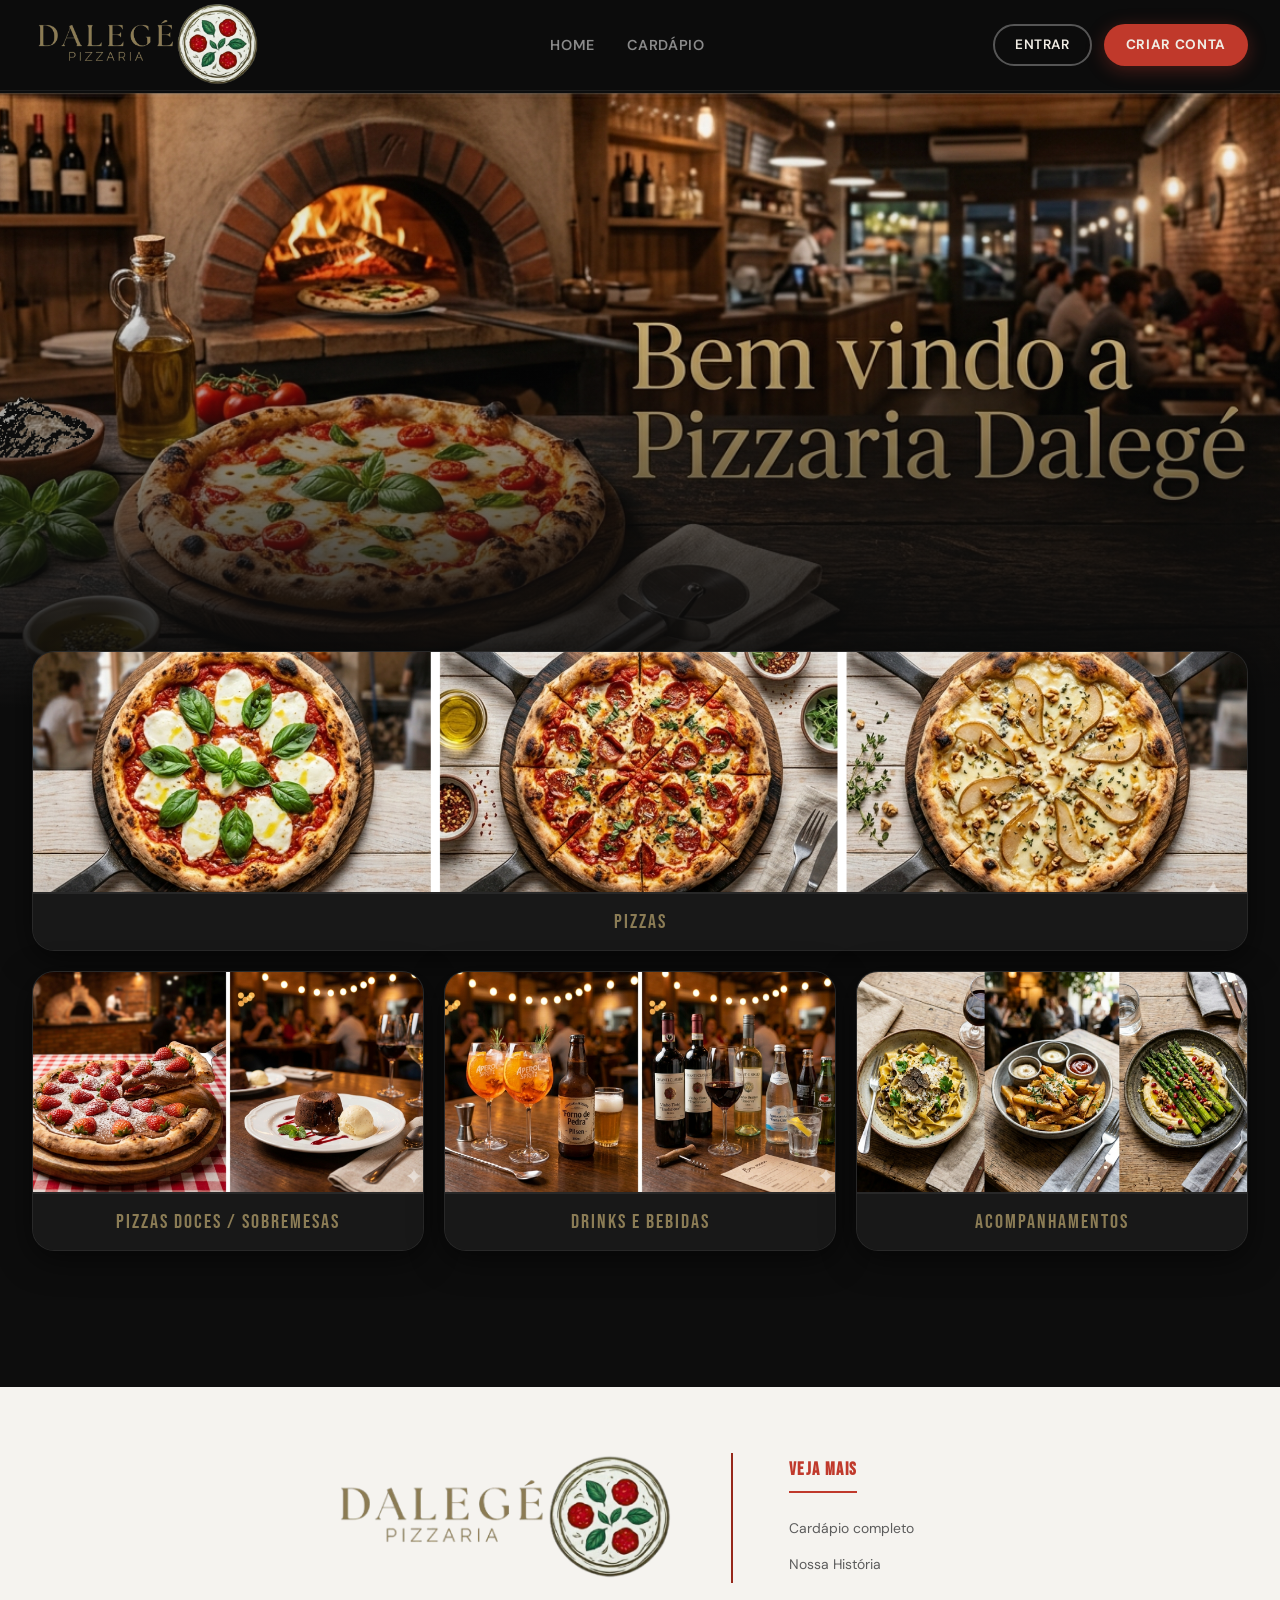
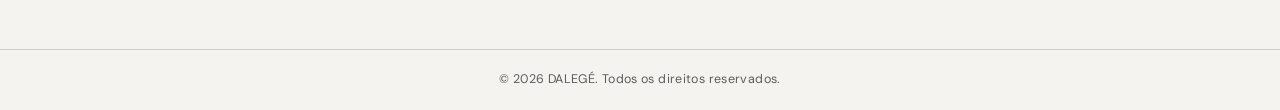
==== commit ae69b30a: "Implementações de front Alterações no front" ====
--- a/index.html
+++ b/index.html
@@ -6,13 +6,11 @@
     <title>DALEGÉ - Peça Agora</title>
     <link rel="stylesheet" href="css/style.css">
     <link rel="icon" type="image/png" href="img/icons/favicon.png">
-
 </head>
 <body>
 
     <header>
         <nav class="navbar">
-            <!-- fix 5: logo clicável → index.html -->
             <a href="index.html" class="logo">
                 <img src="img/icons/logo.png" alt="Logo do Restaurante">
             </a>
@@ -22,36 +20,51 @@
                 <li><a href="cardapio.html">Cardápio</a></li>
             </ul>
 
-            <!-- fix 2: dois botões separados -->
+            <!-- Botões desktop -->
             <div class="nav-action">
                 <a href="login.html"    class="btn-login">Entrar</a>
                 <a href="cadastro.html" class="btn-cadastro">Criar conta</a>
             </div>
+
+            <!-- Botão hamburguer (só aparece no mobile via CSS) -->
+            <button class="nav-toggle" aria-label="Abrir menu" aria-expanded="false">
+                <span class="nav-toggle__bar"></span>
+                <span class="nav-toggle__bar"></span>
+                <span class="nav-toggle__bar"></span>
+            </button>
         </nav>
     </header>
+
+    <!-- Menu mobile — gaveta lateral -->
+    <div class="nav-mobile" role="dialog" aria-label="Menu de navegação">
+        <div class="nav-mobile__overlay"></div>
+        <div class="nav-mobile__painel">
+            <ul class="nav-mobile__links">
+                <li><a href="index.html">Home</a></li>
+                <li><a href="cardapio.html">Cardápio</a></li>
+            </ul>
+            <!-- Botões mobile -->
+            <div class="nav-mobile__action">
+                <a href="login.html"    class="btn-login">Entrar</a>
+                <a href="cadastro.html" class="btn-cadastro">Criar conta</a>
+            </div>
+        </div>
+    </div>
 
     <main>
         <section class="promocoes">
 
             <div class="banner-principal">
-                
-                    <img src="img/banners/banner-principal.png" alt="Promoção do Dia">
-               
+                <img src="img/banners/banner-principal.png" alt="Promoção do Dia">
             </div>
 
-            <!--
-                Layout: 1 grande (topo) + 3 pequenos lado a lado (abaixo)
-                Troque o texto de .card-label para nomear cada categoria
-            -->
             <div class="categorias">
 
-                <!-- 1 grande — largura total -->
                 <a href="cardapio.html" class="card-promo card-promo--lg">
                     <img src="img/banners/banner-catPizza.png" alt="Categoria 1">
                     <span class="card-label">Pizzas</span>
                 </a>
 
-                <!-- 3 pequenos lado a lado -->
                 <a href="cardapio.html" class="card-promo card-promo--sm">
                     <img src="img/banners/banner-sobremesa.png" alt="Categoria 2">
                     <span class="card-label">Pizzas Doces / Sobremesas</span>
@@ -73,7 +86,6 @@
     <footer>
         <div class="footer-container" id="sobre-nos">
 
-            <!-- fix 5 + fix 6: logo grande, centralizado, clicável -->
             <a href="index.html" class="footer-logo">
                 <img src="img/icons/logo.png" alt="Logo do Restaurante">
             </a>
@@ -95,5 +107,8 @@
         </div>
     </footer>
 
+    <script src="js/navbar.js"></script>
+    <script src="js/menu-mobile.js"></script>
+
 </body>
 </html>
--- a/css/style.css
+++ b/css/style.css
@@ -1,1762 +1,2626 @@
-/* ============================================================
-   RESTAURANTE ONLINE — CSS COMPLETO
-   Tema: Dark Modern com acentos em vermelho e âmbar
-   Fonte: Bebas Neue (display) + DM Sans (corpo)
-   ============================================================ */
-
-/* ── 1. GOOGLE FONTS ──────────────────────────────────────── */
-@import url('https://fonts.googleapis.com/css2?family=Bebas+Neue&family=DM+Sans:wght@400;500;600;700&display=swap');
-
-
-/* ── 2. VARIÁVEIS CSS ─────────────────────────────────────── */
-:root {
-  /* Paleta principal */
-  --clr-bg:           #0d0d0d;
-  --clr-surface:      #181818;
-  --clr-surface-alt:  #1f1f1f;
-  --clr-border:       rgba(255,255,255,0.07);
-
-  /* Destaque principal — vermelho escuro */
-  --clr-primary:      #c0392b;
-  --clr-primary-glow: rgba(192, 57, 43, 0.35);
-  --clr-primary-dark: #96281b;
-
-  /* Destaque secundário — âmbar escuro */
-  --clr-accent:       #d4860a;
-  --clr-accent-light: #8b7c55;
-
-  /* Texto */
-  --clr-text:         #f0ece4;
-  --clr-text-muted:   #8a8a8a;
-  --clr-text-invert:  #0d0d0d;
-
-  /* Footer */
-  --clr-footer-bg:    #f5f3ef;
-  --clr-footer-text:  #1a1a1a;
-  --clr-footer-muted: #5c5c5c;
-  --clr-footer-divider1: #d0ccc5;
-  --clr-footer-divider2: #96281b;
-
-  /* Tipografia */
-  --font-display: 'Bebas Neue', sans-serif;
-  --font-body:    'DM Sans', sans-serif;
-
-  /* Espaçamentos */
-  --space-xs:   0.4rem;
-  --space-sm:   0.75rem;
-  --space-md:   1.25rem;
-  --space-lg:   2rem;
-  --space-xl:   3.5rem;
-  --space-2xl:  5rem;
-
-  /* Raios */
-  --radius-sm:  6px;
-  --radius-md:  14px;
-  --radius-lg:  22px;
-  --radius-pill: 999px;
-
-  /* Sombras */
-  --shadow-card:    0 8px 32px rgba(0,0,0,0.55);
-  --shadow-hover:   0 18px 48px rgba(0,0,0,0.7);
-  --shadow-btn:     0 4px 18px var(--clr-primary-glow);
-
-  /* Transições */
-  --transition-fast:   150ms ease;
-  --transition-base:   280ms ease;
-  --transition-slow:   450ms cubic-bezier(0.22, 1, 0.36, 1);
-
-  /* Dimensões do banner principal — 100% × 620px */
-  --banner-height: 620px;
-
-  /* Dimensões dos cards — 250–280px × 300px */
-  --card-width-min: 250px;
-  --card-width-max: 280px;
-  --card-height:    300px;
-
-  /* Altura da imagem dentro do card — 150px */
-  --card-img-height: 150px;
-
-  /* Banners menores (fora dos cards) — altura 150–200px */
-  --banner-small-height: 170px;
-
-  /* Navbar */
-  --navbar-height: 90px;
-}
-
-
-/* ── 3. RESET / GLOBAL ────────────────────────────────────── */
-*,
-*::before,
-*::after {
-  box-sizing: border-box;
-  margin: 0;
-  padding: 0;
-}
-
-html {
-  scroll-behavior: smooth;
-  font-size: 16px;
-}
-
-body {
-  font-family: var(--font-body);
-  background-color: var(--clr-bg);
-  color: var(--clr-text);
-  line-height: 1.6;
-  -webkit-font-smoothing: antialiased;
-}
-
-img {
-  display: block;
-  max-width: 100%;
-  height: auto;
-}
-
-a {
-  text-decoration: none;
-  color: inherit;
-}
-
-ul {
-  list-style: none;
-}
-
-
-/* ── 4. HEADER / NAVBAR ───────────────────────────────────── */
-header {
-  position: sticky;
-  top: 0;
-  z-index: 100;
-  /* linha sutil de separação no scroll */
-  backdrop-filter: blur(18px);
-  -webkit-backdrop-filter: blur(18px);
-  background: rgba(13, 13, 13, 0.88);
-  border-bottom: 1px solid var(--clr-border);
-}
-
-.navbar {
-  display: flex;
-  align-items: center;
-  justify-content: space-between;
-  gap: var(--space-lg);
-  height: var(--navbar-height);
-  max-width: 1280px;
-  margin: 0 auto;
-  padding: 0 var(--space-lg);
-}
-
-/* Logo — fix 1: maior | fix 5: elemento <a> */
-.logo {
-  display: flex;
-  align-items: center;
-  flex-shrink: 0;
-}
-.logo img {
-  height: 100px;
-  width: auto;
-  object-fit: contain;
-  transition: opacity var(--transition-fast);
-}
-.logo img:hover {
-  opacity: 0.82;
-}
-
-/* Links de navegação */
-.nav-links {
-  display: flex;
-  align-items: center;
-  gap: var(--space-lg);
-}
-
-.nav-links li a {
-  font-size: 0.9rem;
-  font-weight: 600;
-  letter-spacing: 0.04em;
-  text-transform: uppercase;
-  color: var(--clr-text-muted);
-  position: relative;
-  padding-bottom: 2px;
-  transition: color var(--transition-fast);
-}
-
-.nav-links li a::after {
-  content: '';
-  position: absolute;
-  bottom: -2px;
-  left: 0;
-  width: 0;
-  height: 2px;
-  background: var(--clr-primary);
-  border-radius: var(--radius-pill);
-  transition: width var(--transition-base);
-}
-
-.nav-links li a:hover {
-  color: var(--clr-text);
-}
-.nav-links li a:hover::after {
-  width: 100%;
-}
-
-/* Botões de ação na navbar — fix 2: dois botões distintos */
-.nav-action {
-  flex-shrink: 0;
-  display: flex;
-  align-items: center;
-  gap: var(--space-sm);
-}
-
-/* Botão "Entrar" — ghost/outline */
-.btn-login {
-  display: inline-flex;
-  align-items: center;
-  padding: 0.52rem 1.25rem;
-  font-family: var(--font-body);
-  font-size: 0.85rem;
-  font-weight: 600;
-  letter-spacing: 0.04em;
-  text-transform: uppercase;
-  color: var(--clr-text);
-  background: transparent;
-  border: 2px solid rgba(255,255,255,0.3);
-  border-radius: var(--radius-pill);
-  cursor: pointer;
-  transition:
-    border-color var(--transition-base),
-    color var(--transition-base),
-    background var(--transition-base),
-    transform var(--transition-fast);
-}
-.btn-login:hover {
-  border-color: var(--clr-text);
-  color: var(--clr-text);
-  background: rgba(255,255,255,0.08);
-  transform: translateY(-1px);
-}
-
-/* Botão "Criar conta" — sólido vermelho */
-.btn-cadastro {
-  display: inline-flex;
-  align-items: center;
-  padding: 0.52rem 1.25rem;
-  font-family: var(--font-body);
-  font-size: 0.85rem;
-  font-weight: 700;
-  letter-spacing: 0.05em;
-  text-transform: uppercase;
-  color: var(--clr-text);
-  background: var(--clr-primary);
-  border: 2px solid transparent;
-  border-radius: var(--radius-pill);
-  cursor: pointer;
-  box-shadow: var(--shadow-btn);
-  transition:
-    background var(--transition-base),
-    color var(--transition-base),
-    border-color var(--transition-base),
-    box-shadow var(--transition-base),
-    transform var(--transition-fast);
-}
-.btn-cadastro:hover {
-  background: transparent;
-  color: var(--clr-primary);
-  border-color: var(--clr-primary);
-  box-shadow: 0 0 0 4px var(--clr-primary-glow);
-  transform: translateY(-1px);
-}
-.btn-cadastro:active {
-  transform: translateY(0);
-}
-
-
-/* ── 5. SEÇÃO PROMOÇÕES ───────────────────────────────────── */
-.promocoes {
-  position: relative;
-  padding-bottom: var(--space-2xl);
-}
-
-
-/* ── 6. BANNER PRINCIPAL (100% × 400px) ──────────────────── */
-/*
-   Dimensões fixas:
-     largura : 100%
-     altura  : 400px  (var --banner-height)
-   Imagem usa object-fit: cover para preencher sem distorção.
-   Overlay com gradiente para fundir com o background.
-*/
-.banner-principal {
-  position: relative;
-  width: 100%;
-  height: var(--banner-height); /* 400px */
-  overflow: hidden;
-}
-
-.banner-principal::after {
-  /*
-     Overlay degradê — de baixo para cima.
-     A parte inferior funde completamente com --clr-bg (#0d0d0d),
-     criando a ilusão de que o banner "dissolve" no fundo da página.
-  */
-  content: '';
-  position: absolute;
-  inset: 0;
-  background: linear-gradient(
-    to top,
-    var(--clr-bg) 0%,        /* fundo sólido na borda inferior */
-    rgba(13,13,13,0.72) 25%, /* transição forte */
-    rgba(13,13,13,0.18) 60%, /* meio transparente */
-    transparent 100%         /* topo completamente transparente */
-  );
-  pointer-events: none;
-  z-index: 1;
-}
-
-.banner-principal a {
-  display: block;
-  width: 100%;
-  height: 100%;
-}
-
-.banner-principal img {
-  width: 100%;
-  height: 100%; /* 400px */
-  object-fit: cover;
-  object-position: center;
-  transition: transform var(--transition-slow);
-}
-
-
-
-
-/* ── 7. GRID DE CATEGORIAS ────────────────────────────────── */
-/*
-   Grade de 3 colunas iguais.
-   .card-promo--lg ocupa as 3 colunas (1 grande no topo).
-   .card-promo--sm ocupa 1 coluna cada (3 pequenos lado a lado abaixo).
-   Resultado visual: [    grande    ] / [sm] [sm] [sm]
-*/
-.categorias {
-  display: grid;
-  grid-template-columns: repeat(3, 1fr);
-  gap: var(--space-md);
-  max-width: 1280px;
-  margin: 0 auto;
-  padding: 0 var(--space-lg);
-  position: relative;
-  z-index: 10;
-  margin-top: -120px;
-}
-
-
-/* ── 8. CARDS DE CATEGORIA ───────────────────────────────── */
-/*
-   card-promo--lg : largura total (2 colunas) × 340px de altura
-   card-promo--sm : 1 coluna × 260px de altura
-   Imagem: fix 3 — ocupa ~70% da altura do card
-   card-label: fix 3 — texto vermelho na faixa escura inferior
-*/
-.card-promo {
-  position: relative;
-  display: flex;
-  flex-direction: column;
-  width: 100%;
-  background: var(--clr-surface);
-  border: 1px solid var(--clr-border);
-  border-radius: var(--radius-lg);
-  overflow: hidden;
-  box-shadow: var(--shadow-card);
-  cursor: pointer;
-  transition:
-    transform var(--transition-base),
-    box-shadow var(--transition-base),
-    border-color var(--transition-base);
-}
-
-/* Card GRANDE — ocupa as 3 colunas */
-.card-promo--lg {
-  grid-column: span 3;
-  height: 300px;
-}
-
-/* Card PEQUENO — 1 coluna cada */
-.card-promo--sm {
-  grid-column: span 1;
-  height: 280px;
-}
-
-.card-promo:hover {
-  transform: translateY(-6px) scale(1.012);
-  box-shadow: var(--shadow-hover);
-  border-color: var(--clr-primary);
-}
-
-/* Imagem do card — fix 3: maior, ocupa ~72% */
-.card-promo img {
-  width: 100%;
-  flex: 1;               /* cresce para preencher o espaço disponível */
-  object-fit: cover;
-  object-position: center;
-  min-height: 0;
-  transition: transform var(--transition-slow);
-}
-
-.card-promo:hover img {
-  transform: scale(1.06);
-}
-
-/* Faixa escura inferior com o nome — fix 3 */
-.card-label {
-  display: block;
-  flex-shrink: 0;
-  padding: 0.75rem 1.25rem;
-  font-family: var(--font-display);
-  font-size: 1.25rem;
-  letter-spacing: 0.1em;
-  text-transform: uppercase;
-  color: var(--clr-accent-light);            /* vermelho */
-  background: var(--clr-surface);      /* fundo escuro */
-  border-top: 2px solid var(--clr-border);
-  text-align: center;
-  transition: color var(--transition-fast), background var(--transition-fast);
-}
-
-.card-promo:hover .card-label {
-  color: var(--clr-primary);
-  background: var(--clr-surface-alt);
-}
-
-/* Faixa de destaque no topo ao hover */
-.card-promo::before {
-  content: '';
-  position: absolute;
-  top: 0;
-  left: 0;
-  right: 0;
-  height: 3px;
-  background: linear-gradient(90deg, var(--clr-primary), var(--clr-accent));
-  z-index: 2;
-  opacity: 0;
-  transition: opacity var(--transition-base);
-}
-.card-promo:hover::before {
-  opacity: 1;
-}
-
-
-/* ── 10. RODAPÉ — fix 6: centralizado, logo maior ────────── */
-footer {
-  background: var(--clr-footer-bg);
-  color: var(--clr-footer-text);
-  margin-top: var(--space-xl);
-}
-
-.footer-container {
-  display: flex;
-  align-items: center;
-  justify-content: center;          /* centraliza o conjunto */
-  gap: var(--space-xl);
-  max-width: 1280px;
-  margin: 0 auto;
-  padding: var(--space-xl) var(--space-lg);
-}
-
-/* Logo do footer — fix 6: maior */
-.footer-logo {
-  display: flex;
-  align-items: center;
-  flex-shrink: 0;
-}
-.footer-logo img {
-  height: 150px;
-  width: auto;
-  object-fit: contain;
-  transition: opacity var(--transition-fast);
-}
-.footer-logo:hover img {
-  opacity: 0.8;
-}
-
-/* Linha divisória vertical */
-.footer-divider {
-  width: 1.5px;
-  height: 130px;
-  background: var(--clr-footer-divider2);
-  flex-shrink: 0;
-}
-
-/* Coluna "Veja mais" — fix 6: centralizada verticalmente */
-.footer-links {
-  min-width: 160px;
-}
-
-.footer-links h3 {
-  font-family: var(--font-display);
-  font-size: 1.1rem;
-  letter-spacing: 0.08em;
-  text-transform: uppercase;
-  color: var(--clr-primary);
-  margin-bottom: var(--space-md);
-  padding-bottom: var(--space-xs);
-  border-bottom: 2px solid var(--clr-primary);
-  display: inline-block;
-}
-
-.footer-links ul {
-  display: flex;
-  flex-direction: column;
-  gap: var(--space-xs);
-}
-
-.footer-links ul li a {
-  font-size: 0.87rem;
-  color: var(--clr-footer-muted);
-  transition: color var(--transition-fast), padding-left var(--transition-fast);
-}
-
-.footer-links ul li a:hover {
-  color: var(--clr-primary);
-  padding-left: 4px;
-}
-
-/* Rodapé inferior — copyright */
-.footer-bottom {
-  text-align: center;
-  padding: var(--space-md) var(--space-lg);
-  border-top: 1px solid var(--clr-footer-divider1);
-  font-size: 0.78rem;
-  color: var(--clr-footer-muted);
-  letter-spacing: 0.03em;
-}
-
-
-/* ── 11. RESPONSIVIDADE ───────────────────────────────────── */
-
-/* ── Mobile — até 480px ────────────────────────────────────── */
-@media (max-width: 480px) {
-  :root {
-    --banner-height: 280px;
-    --navbar-height: 70px;
-  }
-
-  .navbar {
-    padding: 0 var(--space-md);
-    gap: var(--space-sm);
-  }
-
-  .logo img { height: 100px; }
-
-  .nav-links { display: none; }
-
-  .btn-login,
-  .btn-cadastro {
-    font-size: 0.72rem;
-    padding: 0.4rem 0.8rem;
-  }
-
-  /* Mobile: todos em 1 coluna */
-  .categorias {
-    grid-template-columns: 1fr;
-    margin-top: -50px;
-    padding: 0 var(--space-md);
-    gap: var(--space-sm);
-  }
-  .card-promo--lg,
-  .card-promo--sm {
-    grid-column: span 1;
-    height: 220px;
-  }
-
-  /* Footer em coluna */
-  .footer-container {
-    flex-direction: column;
-    align-items: center;
-    gap: var(--space-md);
-    padding: var(--space-lg) var(--space-md);
-  }
-  .footer-divider {
-    width: 80px;
-    height: 1.5px;
-  }
-  .footer-logo img { height: 100px; }
-}
-
-/* ── Tablet — 481px a 767px ───────────────────────────────── */
-@media (min-width: 481px) and (max-width: 767px) {
-  :root {
-    --banner-height: 420px;
-    --navbar-height: 80px;
-  }
-
-  .logo img { height: 120px; }
-
-  /* Tablet: lg span 2, sm 1 cada — 2 colunas */
-  .categorias {
-    grid-template-columns: repeat(2, 1fr);
-    margin-top: -80px;
-    padding: 0 var(--space-md);
-  }
-  .card-promo--lg {
-    grid-column: span 2;
-    height: 300px;
-  }
-  .card-promo--sm {
-    grid-column: span 1;
-    height: 220px;
-  }
-
-  .footer-container {
-    flex-wrap: wrap;
-    justify-content: center;
-    gap: var(--space-lg);
-    padding: var(--space-xl) var(--space-md);
-  }
-  .footer-logo img { height: 120px; }
-  .footer-divider { height: 100px; }
-}
-
-/* ── Desktop — 768px a 1023px ─────────────────────────────── */
-@media (min-width: 768px) and (max-width: 1023px) {
-  :root { --banner-height: 520px; }
-
-  .categorias { margin-top: -100px; }
-  .card-promo--lg { height: 340px; }
-  .card-promo--sm { height: 260px; }
-}
-
-/* ── Desktop grande — 1024px+ ─────────────────────────────── */
-@media (min-width: 1024px) {
-  .categorias { margin-top: -60px; }
-}
-
-/* ── Telas muito grandes — 1440px+ ───────────────────────── */
-@media (min-width: 1440px) {
-  :root { --banner-height: 720px; }
-  .card-promo--lg { height: 420px; }
-  .card-promo--sm { height: 310px; }
-}
-
-
-/* ── 12. ACESSIBILIDADE / REDUÇÃO DE MOVIMENTO ────────────── */
-@media (prefers-reduced-motion: reduce) {
-  *,
-  *::before,
-  *::after {
-    animation-duration: 0.01ms !important;
-    animation-iteration-count: 1 !important;
-    transition-duration: 0.01ms !important;
-  }
-}
-
-/* ============================================================
-   PÁGINA SOBRE — cole este bloco no final do style.css
-   Todas as variáveis (cores, fontes, espaços) vêm do :root
-   já definido acima. Não há nenhum valor hardcoded aqui.
-   ============================================================ */
-
-
-/* ── HERO DA PÁGINA SOBRE ─────────────────────────────────── */
-.sobre-hero {
-  position: relative;
-  width: 100%;
-  padding: var(--space-2xl) var(--space-lg);
-  background: var(--clr-surface);
-  border-bottom: 1px solid var(--clr-border);
-  text-align: center;
-  overflow: hidden;
-}
-
-
-
-.sobre-hero__titulo {
-  font-family: var(--font-display);
-  font-size: clamp(2.8rem, 6vw, 5rem);
-  letter-spacing: 0.12em;
-  text-transform: uppercase;
-  color: var(--clr-text);
-  line-height: 1;
-  margin-bottom: var(--space-sm);
-}
-
-/* palavra em destaque vermelho dentro do título */
-.sobre-hero__titulo span {
-  color: var(--clr-primary);
-}
-
-.sobre-hero__subtitulo {
-  font-size: 1rem;
-  color: var(--clr-text-muted);
-  letter-spacing: 0.04em;
-  max-width: 480px;
-  margin: 0 auto;
-}
-
-
-/* ── CONTAINER PRINCIPAL ──────────────────────────────────── */
-.container-sobre {
-  max-width: 860px;
-  margin: 0 auto;
-  padding: var(--space-xl) var(--space-lg);
-  display: flex;
-  flex-direction: column;
-  gap: var(--space-xl);
-}
-
-
-/* ── TÍTULO DE SEÇÃO REUTILIZÁVEL ─────────────────────────── */
-/* usado em .historia e .valores */
-.section-titulo {
-  font-family: var(--font-display);
-  font-size: 1.8rem;
-  letter-spacing: 0.1em;
-  text-transform: uppercase;
-  color: var(--clr-primary);
-  border-bottom: 2px solid var(--clr-primary);
-  padding-bottom: var(--space-xs);
-  display: inline-block;
-  margin-bottom: var(--space-lg);
-}
-
-
-/* ── SEÇÃO HISTÓRIA ───────────────────────────────────────── */
-/* mesmo visual de card que .card-promo usa */
-.historia {
-  background: var(--clr-surface);
-  border: 1px solid var(--clr-border);
-  border-radius: var(--radius-lg);
-  padding: var(--space-xl);
-  box-shadow: var(--shadow-card);
-  position: relative;
-  overflow: hidden;
-}
-
-
-/* imagem/logo centralizada dentro da história */
-.img-sobre {
-  display: block;
-  width: 100%;
-  max-width: 280px;
-  height: auto;
-  object-fit: contain;
-  margin: 0 auto var(--space-lg);
-  border-radius: var(--radius-md);
-  opacity: 0.88;
-}
-
-.historia__texto {
-  font-size: 1rem;
-  color: var(--clr-text-muted);
-  line-height: 1.8;
-  margin-bottom: var(--space-md);
-}
-
-.historia__texto:last-child { margin-bottom: 0; }
-
-.historia__texto strong {
-  color: var(--clr-text);
-  font-weight: 700;
-}
-
-
-/* ── SEÇÃO VALORES ────────────────────────────────────────── */
-.valores__grid {
-  display: grid;
-  grid-template-columns: repeat(3, 1fr);
-  gap: var(--space-md);
-  list-style: none;
-}
-
-/*
-  .card-valor usa .card-promo como base (hover, border, shadow).
-  Aqui só ajustamos o layout interno do card.
-*/
-.card-valor {
-  flex-direction: column;
-  justify-content: flex-start;
-  height: auto;           /* sobrescreve a altura fixa dos cards do index */
-  min-height: 160px;
-  cursor: default;
-  padding-bottom: var(--space-md);
-}
-
-/* reutiliza .card-label já definido — só adiciona padding top */
-.card-valor .card-label {
-  border-top: none;
-  border-bottom: 2px solid var(--clr-border);
-  text-align: left;
-}
-
-.card-valor__texto {
-  font-size: 0.9rem;
-  color: var(--clr-text-muted);
-  line-height: 1.6;
-  padding: var(--space-sm) var(--space-md) 0;
-}
-
-
-/* ── RESPONSIVIDADE — PÁGINA SOBRE ───────────────────────── */
-
-@media (max-width: 480px) {
-  .sobre-hero { padding: var(--space-xl) var(--space-md); }
-
-  .container-sobre {
-    padding: var(--space-lg) var(--space-md);
-    gap: var(--space-lg);
-  }
-
-  .historia { padding: var(--space-lg) var(--space-md); }
-
-  /* 1 coluna no mobile */
-  .valores__grid { grid-template-columns: 1fr; }
-}
-
-@media (min-width: 481px) and (max-width: 767px) {
-  /* 2 colunas no tablet */
-  .valores__grid { grid-template-columns: repeat(2, 1fr); }
-}
-
-/* ============================================================
-   PÁGINA CHECKOUT — cole este bloco no final do style.css
-   ============================================================ */
-
-
-/* ── LAYOUT PRINCIPAL — dois painéis lado a lado ─────────── */
-.container-checkout {
-  display: grid;
-  grid-template-columns: 1fr 380px;
-  gap: var(--space-xl);
-  align-items: start;
-  max-width: 1100px;
-  margin: var(--space-xl) auto;
-  padding: 0 var(--space-lg);
-}
-
-
-/* ── PAINEL FORMULÁRIO ────────────────────────────────────── */
-.checkout-form {
-  background: var(--clr-surface);
-  border: 1px solid var(--clr-border);
-  border-radius: var(--radius-lg);
-  padding: var(--space-xl);
-  box-shadow: var(--shadow-card);
-  position: relative;
-  overflow: hidden;
-}
-
-
-
-.checkout-form__desc {
-  font-size: 0.92rem;
-  color: var(--clr-text-muted);
-  margin-bottom: var(--space-lg);
-  margin-top: calc(var(--space-xs) * -1);
-}
-
-
-/* ── CAMPOS DO FORMULÁRIO ─────────────────────────────────── */
-.campo {
-  display: flex;
-  flex-direction: column;
-  gap: var(--space-xs);
-  margin-bottom: var(--space-md);
-}
-
-.campo__label {
-  font-size: 0.82rem;
-  font-weight: 600;
-  letter-spacing: 0.05em;
-  text-transform: uppercase;
-  color: var(--clr-text-muted);
-}
-
-.campo__input {
-  width: 100%;
-  padding: 0.7rem 1rem;
-  font-family: var(--font-body);
-  font-size: 0.95rem;
-  color: var(--clr-text);
-  background: var(--clr-surface-alt);
-  border: 1px solid var(--clr-border);
-  border-radius: var(--radius-sm);
-  outline: none;
-  transition:
-    border-color var(--transition-fast),
-    box-shadow   var(--transition-fast);
-}
-
-.campo__input::placeholder { color: var(--clr-text-muted); }
-
-.campo__input:focus {
-  border-color: var(--clr-primary);
-  box-shadow: 0 0 0 3px var(--clr-primary-glow);
-}
-
-/* remove seta padrão do select no Firefox/Chrome */
-.campo__select { appearance: none; cursor: pointer; }
-
-/* estado de erro no campo — adicionado pelo JS */
-.campo__input.campo--erro {
-  border-color: var(--clr-primary);
-  box-shadow: 0 0 0 3px var(--clr-primary-glow);
-}
-
-
-/* ── MENSAGEM DE ERRO ─────────────────────────────────────── */
-.checkout-erro {
-  font-size: 0.88rem;
-  color: var(--clr-primary);
-  background: var(--clr-primary-glow);
-  border: 1px solid var(--clr-primary);
-  border-radius: var(--radius-sm);
-  padding: var(--space-sm) var(--space-md);
-  margin-bottom: var(--space-md);
-}
-
-
-/* ── BOTÃO SUBMIT — estende .btn-cadastro ────────────────── */
-.checkout-submit {
-  width: 100%;
-  justify-content: center;
-  padding: 0.75rem 1.5rem;
-  font-size: 0.95rem;
-  margin-top: var(--space-sm);
-}
-
-
-/* ── PAINEL RESUMO ────────────────────────────────────────── */
-.checkout-resumo {
-  background: var(--clr-surface);
-  border: 1px solid var(--clr-border);
-  border-radius: var(--radius-lg);
-  padding: var(--space-xl);
-  box-shadow: var(--shadow-card);
-  position: relative;
-  overflow: hidden;
-  /* fica grudado no topo enquanto o form cresce */
-  position: sticky;
-  top: calc(var(--navbar-height) + var(--space-md));
-}
-
-
-
-
-/* ── LISTA DE ITENS DO RESUMO ─────────────────────────────── */
-.resumo-lista {
-  list-style: none;
-  display: flex;
-  flex-direction: column;
-  gap: var(--space-sm);
-  margin-bottom: var(--space-lg);
-  max-height: 320px;
-  overflow-y: auto;
-  padding-right: var(--space-xs); /* evita que a scrollbar cubra texto */
-}
-
-/* scrollbar fina no painel de resumo */
-.resumo-lista::-webkit-scrollbar { width: 4px; }
-.resumo-lista::-webkit-scrollbar-track { background: transparent; }
-.resumo-lista::-webkit-scrollbar-thumb {
-  background: var(--clr-border);
-  border-radius: var(--radius-pill);
-}
-
-/* cada item — estrutura gerada pelo JS */
-.resumo-item {
-  display: grid;
-  grid-template-columns: 1fr auto auto;
-  gap: var(--space-sm);
-  align-items: center;
-  padding: var(--space-sm) 0;
-  border-bottom: 1px solid var(--clr-border);
-  font-size: 0.9rem;
-}
-
-.resumo-item:last-child { border-bottom: none; }
-
-.resumo-item__nome { color: var(--clr-text); }
-
-.resumo-item__qtd {
-  font-size: 0.78rem;
-  font-weight: 700;
-  color: var(--clr-accent);
-  background: rgba(212,134,10,0.12);
-  padding: 2px 8px;
-  border-radius: var(--radius-pill);
-}
-
-.resumo-item__preco {
-  font-weight: 700;
-  color: var(--clr-text);
-  white-space: nowrap;
-}
-
-
-/* ── CARRINHO VAZIO ───────────────────────────────────────── */
-.resumo-vazio {
-  font-size: 0.9rem;
-  color: var(--clr-text-muted);
-  text-align: center;
-  padding: var(--space-lg) 0;
-}
-
-
-/* ── LINHA DO TOTAL ───────────────────────────────────────── */
-.resumo-total {
-  display: flex;
-  justify-content: space-between;
-  align-items: center;
-  padding-top: var(--space-md);
-  border-top: 2px solid var(--clr-primary);
-}
-
-.resumo-total__label {
-  font-family: var(--font-display);
-  font-size: 1.1rem;
-  letter-spacing: 0.08em;
-  text-transform: uppercase;
-  color: var(--clr-text-muted);
-}
-
-.resumo-total__valor {
-  font-family: var(--font-display);
-  font-size: 1.6rem;
-  letter-spacing: 0.06em;
-  color: var(--clr-primary);
-}
-
-
-/* ── RESPONSIVIDADE — CHECKOUT ────────────────────────────── */
-
-/* Tablet — empilha os painéis */
-@media (max-width: 860px) {
-  .container-checkout {
-    grid-template-columns: 1fr;
-    gap: var(--space-lg);
-    margin: var(--space-lg) auto;
-    padding: 0 var(--space-md);
-  }
-
-  /* resumo sobe antes do form em telas menores */
-  .checkout-resumo {
-    order: -1;
-    position: static;
-  }
-}
-
-/* Mobile */
-@media (max-width: 480px) {
-  .checkout-form,
-  .checkout-resumo {
-    padding: var(--space-lg) var(--space-md);
-  }
-}
-
-/* ============================================================
-   PÁGINA CARDÁPIO — cole este bloco no final do style.css
-   ============================================================ */
-
-
-/* ── LAYOUT PRINCIPAL — vitrine + carrinho lateral ────────── */
-.container-cardapio {
-  display: grid;
-  grid-template-columns: 1fr 340px;
-  gap: var(--space-xl);
-  align-items: start;
-  max-width: 1280px;
-  margin: var(--space-xl) auto;
-  padding: 0 var(--space-lg);
-}
-
-
-/* ── VITRINE ──────────────────────────────────────────────── */
-.vitrine__cabecalho {
-  margin-bottom: var(--space-lg);
-}
-
-.vitrine__desc {
-  font-size: 0.92rem;
-  color: var(--clr-text-muted);
-  margin-top: calc(var(--space-xs) * -1);
-}
-
-.vitrine__vazia {
-  font-size: 0.9rem;
-  color: var(--clr-text-muted);
-  text-align: center;
-  padding: var(--space-xl) 0;
-}
-
-
-/* ── FILTROS DE CATEGORIA ─────────────────────────────────── */
-.filtros {
-  display: flex;
-  flex-wrap: wrap;
-  gap: var(--space-sm);
-  margin-bottom: var(--space-lg);
-}
-
-.filtro-btn {
-  display: inline-flex;
-  align-items: center;
-  padding: 0.42rem 1.1rem;
-  font-family: var(--font-body);
-  font-size: 0.82rem;
-  font-weight: 600;
-  letter-spacing: 0.04em;
-  text-transform: uppercase;
-  color: var(--clr-text-muted);
-  background: transparent;
-  border: 2px solid var(--clr-border);
-  border-radius: var(--radius-pill);
-  cursor: pointer;
-  transition:
-    color           var(--transition-fast),
-    border-color    var(--transition-fast),
-    background      var(--transition-fast),
-    transform       var(--transition-fast);
-}
-
-.filtro-btn:hover {
-  color: var(--clr-text);
-  border-color: rgba(255,255,255,0.3);
-  transform: translateY(-1px);
-}
-
-/* botão de categoria ativo — mesmo padrão do .btn-cadastro */
-.filtro-btn--ativo {
-  color: var(--clr-text);
-  background: var(--clr-primary);
-  border-color: var(--clr-primary);
-  box-shadow: var(--shadow-btn);
-}
-
-.filtro-btn--ativo:hover {
-  background: var(--clr-primary-dark);
-  border-color: var(--clr-primary-dark);
-  transform: translateY(-1px);
-}
-
-
-/* ── GRADE DE PRODUTOS ────────────────────────────────────── */
-/*
-   auto-fill para responsividade natural:
-   mínimo var(--card-width-min) = 250px, máximo var(--card-width-max) = 280px.
-   Reutiliza as variáveis já declaradas no :root do style.css.
-*/
-.grade-produtos {
-  display: grid;
-  grid-template-columns: repeat(auto-fill, minmax(var(--card-width-min), 1fr));
-  gap: var(--space-md);
-}
-
-
-/* ── CARD DE PRODUTO ──────────────────────────────────────── */
-/*
-   Herda toda a estética de .card-promo (hover, borda, sombra,
-   faixa superior). Apenas o layout interno é redefinido.
-*/
-.card-produto {
-  display: flex;
-  flex-direction: column;
-  background: var(--clr-surface);
-  border: 1px solid var(--clr-border);
-  border-radius: var(--radius-lg);
-  overflow: hidden;
-  box-shadow: var(--shadow-card);
-  transition:
-    transform      var(--transition-base),
-    box-shadow     var(--transition-base),
-    border-color   var(--transition-base);
-  position: relative;
-}
-
-.card-produto::before {
-  content: '';
-  position: absolute;
-  top: 0; left: 0; right: 0;
-  height: 3px;
-  background: linear-gradient(90deg, var(--clr-primary), var(--clr-accent));
-  opacity: 0;
-  transition: opacity var(--transition-base);
-  z-index: 2;
-}
-
-.card-produto:hover {
-  transform: translateY(-5px) scale(1.01);
-  box-shadow: var(--shadow-hover);
-  border-color: var(--clr-primary);
-}
-
-.card-produto:hover::before { opacity: 1; }
-
-/* imagem — mesma altura de --card-img-height = 150px */
-.card-produto__img-wrap {
-  width: 100%;
-  height: var(--card-img-height); /* 150px */
-  overflow: hidden;
-  flex-shrink: 0;
-}
-
-.card-produto__img {
-  width: 100%;
-  height: 100%;
-  object-fit: cover;
-  object-position: center;
-  transition: transform var(--transition-slow);
-}
-
-.card-produto:hover .card-produto__img {
-  transform: scale(1.06);
-}
-
-/* área de texto */
-.card-produto__info {
-  display: flex;
-  flex-direction: column;
-  gap: var(--space-xs);
-  padding: var(--space-md);
-  flex: 1;
-}
-
-.card-produto__nome {
-  font-family: var(--font-display);
-  font-size: 1.15rem;
-  letter-spacing: 0.06em;
-  text-transform: uppercase;
-  color: var(--clr-text);
-  line-height: 1.2;
-}
-
-.card-produto__desc {
-  font-size: 0.83rem;
-  color: var(--clr-text-muted);
-  line-height: 1.5;
-  flex: 1;
-}
-
-/* rodapé do card — preço + botão */
-.card-produto__rodape {
-  display: flex;
-  align-items: center;
-  justify-content: space-between;
-  gap: var(--space-sm);
-  margin-top: var(--space-sm);
-  padding-top: var(--space-sm);
-  border-top: 1px solid var(--clr-border);
-}
-
-.card-produto__preco {
-  font-family: var(--font-display);
-  font-size: 1.25rem;
-  letter-spacing: 0.05em;
-  color: var(--clr-accent);
-}
-
-/* botão Adicionar — variante compacta do .btn-cadastro */
-.btn-adicionar {
-  display: inline-flex;
-  align-items: center;
-  padding: 0.38rem 0.9rem;
-  font-family: var(--font-body);
-  font-size: 0.78rem;
-  font-weight: 700;
-  letter-spacing: 0.05em;
-  text-transform: uppercase;
-  color: var(--clr-text);
-  background: var(--clr-primary);
-  border: 2px solid transparent;
-  border-radius: var(--radius-pill);
-  cursor: pointer;
-  box-shadow: var(--shadow-btn);
-  transition:
-    background      var(--transition-base),
-    color           var(--transition-base),
-    border-color    var(--transition-base),
-    transform       var(--transition-fast);
-}
-
-.btn-adicionar:hover {
-  background: transparent;
-  color: var(--clr-primary);
-  border-color: var(--clr-primary);
-  box-shadow: 0 0 0 4px var(--clr-primary-glow);
-  transform: translateY(-1px);
-}
-
-.btn-adicionar:active { transform: translateY(0); }
-
-
-/* ── CARRINHO LATERAL ─────────────────────────────────────── */
-.carrinho-lateral {
-  background: var(--clr-surface);
-  border: 1px solid var(--clr-border);
-  border-radius: var(--radius-lg);
-  padding: var(--space-xl);
-  box-shadow: var(--shadow-card);
-  position: sticky;
-  top: calc(var(--navbar-height) + var(--space-md));
-  overflow: hidden;
-}
-
-
-
-
-/* ── LISTA DE ITENS DO CARRINHO ───────────────────────────── */
-.itens-carrinho {
-  list-style: none;
-  display: flex;
-  flex-direction: column;
-  gap: var(--space-sm);
-  max-height: 340px;
-  overflow-y: auto;
-  margin-bottom: var(--space-md);
-  padding-right: var(--space-xs);
-}
-
-.itens-carrinho::-webkit-scrollbar { width: 4px; }
-.itens-carrinho::-webkit-scrollbar-track { background: transparent; }
-.itens-carrinho::-webkit-scrollbar-thumb {
-  background: var(--clr-border);
-  border-radius: var(--radius-pill);
-}
-
-.item-carrinho {
-  display: flex;
-  flex-direction: column;
-  gap: var(--space-xs);
-  padding: var(--space-sm) 0;
-  border-bottom: 1px solid var(--clr-border);
-}
-
-.item-carrinho:last-child { border-bottom: none; }
-
-.item-carrinho__info {
-  display: flex;
-  justify-content: space-between;
-  align-items: baseline;
-  gap: var(--space-sm);
-}
-
-.item-carrinho__nome {
-  font-size: 0.9rem;
-  color: var(--clr-text);
-  line-height: 1.3;
-}
-
-.item-carrinho__preco {
-  font-weight: 700;
-  font-size: 0.9rem;
-  color: var(--clr-accent);
-  white-space: nowrap;
-}
-
-/* controles de quantidade + remover */
-.item-carrinho__controles {
-  display: flex;
-  align-items: center;
-  gap: var(--space-xs);
-}
-
-.item-carrinho__qtd-btn {
-  display: inline-flex;
-  align-items: center;
-  justify-content: center;
-  width: 26px;
-  height: 26px;
-  font-size: 1rem;
-  font-weight: 700;
-  color: var(--clr-text);
-  background: var(--clr-surface-alt);
-  border: 1px solid var(--clr-border);
-  border-radius: var(--radius-sm);
-  cursor: pointer;
-  transition:
-    background    var(--transition-fast),
-    border-color  var(--transition-fast);
-}
-
-.item-carrinho__qtd-btn:hover {
-  background: var(--clr-primary);
-  border-color: var(--clr-primary);
-}
-
-.item-carrinho__qtd {
-  font-size: 0.9rem;
-  font-weight: 700;
-  color: var(--clr-text);
-  min-width: 20px;
-  text-align: center;
-}
-
-/* botão Remover — ghost vermelho compacto */
-.btn-remover {
-  margin-left: auto;
-  display: inline-flex;
-  align-items: center;
-  padding: 0.22rem 0.65rem;
-  font-family: var(--font-body);
-  font-size: 0.72rem;
-  font-weight: 700;
-  letter-spacing: 0.04em;
-  text-transform: uppercase;
-  color: var(--clr-primary);
-  background: transparent;
-  border: 1px solid var(--clr-primary);
-  border-radius: var(--radius-pill);
-  cursor: pointer;
-  transition:
-    background    var(--transition-fast),
-    color         var(--transition-fast),
-    transform     var(--transition-fast);
-}
-
-.btn-remover:hover {
-  background: var(--clr-primary);
-  color: var(--clr-text);
-  transform: translateY(-1px);
-}
-
-
-/* ── ESTADO VAZIO DO CARRINHO ─────────────────────────────── */
-.carrinho-vazio {
-  font-size: 0.88rem;
-  color: var(--clr-text-muted);
-  text-align: center;
-  padding: var(--space-lg) 0;
-  border-bottom: 1px solid var(--clr-border);
-  margin-bottom: var(--space-md);
-}
-
-
-/* ── RODAPÉ DO CARRINHO — total + botão ───────────────────── */
-.resumo-carrinho {
-  display: flex;
-  flex-direction: column;
-  gap: var(--space-md);
-}
-
-.resumo-carrinho__linha {
-  display: flex;
-  justify-content: space-between;
-  align-items: center;
-  padding-top: var(--space-md);
-  border-top: 2px solid var(--clr-primary);
-}
-
-.resumo-carrinho__label {
-  font-family: var(--font-display);
-  font-size: 1.1rem;
-  letter-spacing: 0.08em;
-  text-transform: uppercase;
-  color: var(--clr-text-muted);
-}
-
-.resumo-carrinho__valor {
-  font-family: var(--font-display);
-  font-size: 1.6rem;
-  letter-spacing: 0.06em;
-  color: var(--clr-primary);
-}
-
-/* botão Finalizar — reutiliza .btn-cadastro, só ajusta largura */
-.btn-finalizar {
-  width: 100%;
-  justify-content: center;
-  text-align: center;
-  padding: 0.65rem 1.25rem;
-}
-
-/* estado desabilitado — JS adiciona quando carrinho vazio */
-.btn-finalizar[disabled],
-.btn-finalizar.desabilitado {
-  opacity: 0.4;
-  pointer-events: none;
-  box-shadow: none;
-}
-
-
-/* ── RESPONSIVIDADE — CARDÁPIO ────────────────────────────── */
-
-/* Tablet — carrinho sobe acima da vitrine */
-@media (max-width: 900px) {
-  .container-cardapio {
-    grid-template-columns: 1fr;
-    gap: var(--space-lg);
-    padding: 0 var(--space-md);
-    margin: var(--space-lg) auto;
-  }
-
-  .carrinho-lateral {
-    order: -1;
-    position: static;
-  }
-
-  .itens-carrinho { max-height: 220px; }
-}
-
-/* Mobile */
-@media (max-width: 480px) {
-  .grade-produtos {
-    grid-template-columns: 1fr;
-  }
-
-  .carrinho-lateral {
-    padding: var(--space-lg) var(--space-md);
-  }
-}
-
-/* ============================================================
-   PÁGINAS LOGIN / CADASTRO — cole no final do style.css
-   ============================================================ */
-
-
-/* ── PÁGINA INTEIRA — centraliza o card verticalmente ─────── */
-.auth-page {
-  display: flex;
-  align-items: center;
-  justify-content: center;
-  min-height: calc(100vh - var(--navbar-height) - 260px);
-  padding: var(--space-xl) var(--space-lg);
-}
-
-
-/* ── CARD CENTRAL ─────────────────────────────────────────── */
-.auth-card {
-  width: 100%;
-  max-width: 440px;
-  background: var(--clr-surface);
-  border: 1px solid var(--clr-border);
-  border-radius: var(--radius-lg);
-  padding: var(--space-xl);
-  box-shadow: var(--shadow-card);
-  position: relative;
-  overflow: hidden;
-  display: flex;
-  flex-direction: column;
-  align-items: center;
-  gap: var(--space-sm);
-}
-
-
-
-
-
-/* ── LOGO DENTRO DO CARD ──────────────────────────────────── */
-.auth-card__logo {
-  display: block;
-  margin-bottom: var(--space-sm);
-}
-
-.auth-card__logo img {
-  height: 80px;
-  width: auto;
-  object-fit: contain;
-  opacity: 0.9;
-  transition: opacity var(--transition-fast);
-}
-
-.auth-card__logo:hover img { opacity: 0.7; }
-
-
-/* ── TEXTOS DO CARD ───────────────────────────────────────── */
-.auth-card__titulo {
-  font-family: var(--font-display);
-  font-size: 1.9rem;
-  letter-spacing: 0.1em;
-  text-transform: uppercase;
-  color: var(--clr-text);
-  text-align: center;
-  line-height: 1;
-}
-
-.auth-card__subtitulo {
-  font-size: 0.88rem;
-  color: var(--clr-text-muted);
-  text-align: center;
-  margin-bottom: var(--space-sm);
-}
-
-
-/* ── FORMULÁRIO ───────────────────────────────────────────── */
-/*
-   Reutiliza .campo, .campo__label e .campo__input
-   já definidos na seção CHECKOUT do style.css.
-   Aqui só ajustamos o container do form.
-*/
-.auth-form {
-  width: 100%;
-  display: flex;
-  flex-direction: column;
-  gap: 0;
-}
-
-
-/* ── BOTÃO SUBMIT ─────────────────────────────────────────── */
-/*
-   Estende .btn-cadastro (já definido na navbar).
-   Só sobrescreve largura e margem.
-*/
-.auth-submit {
-  width: 100%;
-  justify-content: center;
-  padding: 0.72rem 1.5rem;
-  font-size: 0.95rem;
-  margin-top: var(--space-md);
-}
-
-
-/* ── RODAPÉ DO CARD — link para a outra página ────────────── */
-.auth-card__rodape {
-  font-size: 0.85rem;
-  color: var(--clr-text-muted);
-  text-align: center;
-  margin-top: var(--space-sm);
-}
-
-.auth-card__link {
-  color: var(--clr-primary);
-  font-weight: 600;
-  transition: color var(--transition-fast);
-}
-
-.auth-card__link:hover { color: var(--clr-accent); }
-
-
-/* ── RESPONSIVIDADE ───────────────────────────────────────── */
-@media (max-width: 480px) {
-  .auth-page { padding: var(--space-lg) var(--space-md); }
-  .auth-card  { padding: var(--space-lg) var(--space-md); }
-  .auth-card__titulo { font-size: 1.5rem; }
-}
-
-/* ============================================================
-   PÁGINA CONFIRMAÇÃO — cole no final do style.css
-   ============================================================ */
-
-
-/* ── PÁGINA — centraliza o card ───────────────────────────── */
-.confirmacao-page {
-  display: flex;
-  align-items: center;
-  justify-content: center;
-  min-height: calc(100vh - var(--navbar-height) - 260px);
-  padding: var(--space-xl) var(--space-lg);
-}
-
-
-/* ── CARD CENTRAL ─────────────────────────────────────────── */
-.confirmacao-card {
-  width: 100%;
-  max-width: 480px;
-  background: var(--clr-surface);
-  border: 1px solid var(--clr-border);
-  border-radius: var(--radius-lg);
-  padding: var(--space-xl);
-  box-shadow: var(--shadow-card);
-  position: relative;
-  overflow: hidden;
-  display: flex;
-  flex-direction: column;
-  align-items: center;
-  gap: var(--space-md);
-  text-align: center;
-}
-
-
-
-
-/* ── ÍCONE DE CHECK ───────────────────────────────────────── */
-.confirmacao-check {
-  width: 72px;
-  height: 72px;
-  border-radius: 50%;
-  background: var(--clr-primary);
-  box-shadow: 0 0 0 8px var(--clr-primary-glow);
-  display: flex;
-  align-items: center;
-  justify-content: center;
-  font-size: 2.2rem;
-  color: var(--clr-text);
-  font-weight: 700;
-  flex-shrink: 0;
-  margin-bottom: var(--space-sm);
-}
-
-
-/* ── TEXTOS ───────────────────────────────────────────────── */
-.confirmacao-titulo {
-  font-family: var(--font-display);
-  font-size: 2.2rem;
-  letter-spacing: 0.1em;
-  text-transform: uppercase;
-  color: var(--clr-text);
-  line-height: 1;
-}
-
-.confirmacao-mensagem {
-  font-size: 0.95rem;
-  color: var(--clr-text-muted);
-  line-height: 1.8;
-}
-
-.confirmacao-mensagem strong {
-  color: var(--clr-text);
-  font-weight: 700;
-}
-
-.confirmacao-instrucao {
-  font-size: 0.85rem;
-  color: var(--clr-text-muted);
-  line-height: 1.6;
-  max-width: 340px;
-}
-
-
-/* ── BLOCO DO NÚMERO DO PEDIDO ────────────────────────────── */
-.confirmacao-numero {
-  display: flex;
-  flex-direction: column;
-  align-items: center;
-  gap: var(--space-xs);
-  background: var(--clr-surface-alt);
-  border: 2px solid var(--clr-primary);
-  border-radius: var(--radius-md);
-  padding: var(--space-md) var(--space-xl);
-  width: 100%;
-}
-
-.confirmacao-numero__label {
-  font-size: 0.78rem;
-  font-weight: 600;
-  letter-spacing: 0.08em;
-  text-transform: uppercase;
-  color: var(--clr-text-muted);
-}
-
-/* número grande — JS injeta o valor aqui */
-.confirmacao-numero__valor {
-  font-family: var(--font-display);
-  font-size: 3rem;
-  letter-spacing: 0.18em;
-  color: var(--clr-primary);
-  line-height: 1;
-  min-height: 3rem; /* reserva espaço antes do JS carregar */
-}
-
-
-/* ── BOTÃO ────────────────────────────────────────────────── */
-/* estende .btn-cadastro, só ajusta largura */
-.confirmacao-btn {
-  width: 100%;
-  justify-content: center;
-  text-align: center;
-  margin-top: var(--space-sm);
-}
-
-
-/* ── RESPONSIVIDADE ───────────────────────────────────────── */
-@media (max-width: 480px) {
-  .confirmacao-page { padding: var(--space-lg) var(--space-md); }
-  .confirmacao-card  { padding: var(--space-lg) var(--space-md); }
-  .confirmacao-titulo { font-size: 1.7rem; }
-  .confirmacao-numero__valor { font-size: 2.2rem; }
+/* ============================================================
+   RESTAURANTE ONLINE — CSS COMPLETO
+   Tema: Dark Modern com acentos em vermelho e âmbar
+   Fonte: Bebas Neue (display) + DM Sans (corpo)
+   Adaptado para PC e Mobile
+   ============================================================ */
+
+/* ── 1. GOOGLE FONTS ──────────────────────────────────────── */
+@import url('https://fonts.googleapis.com/css2?family=Bebas+Neue&family=DM+Sans:wght@400;500;600;700&display=swap');
+
+
+/* ── 2. VARIÁVEIS CSS ─────────────────────────────────────── */
+:root {
+  /* Paleta principal */
+  --clr-bg:           #0d0d0d;
+  --clr-surface:      #181818;
+  --clr-surface-alt:  #1f1f1f;
+  --clr-border:       rgba(255,255,255,0.07);
+
+  /* Destaque principal — vermelho escuro */
+  --clr-primary:      #c0392b;
+  --clr-primary-glow: rgba(192, 57, 43, 0.35);
+  --clr-primary-dark: #96281b;
+
+  /* Destaque secundário — âmbar escuro */
+  --clr-accent:       #d4860a;
+  --clr-accent-light: #8b7c55;
+
+  /* Texto */
+  --clr-text:         #f0ece4;
+  --clr-text-muted:   #8a8a8a;
+  --clr-text-invert:  #0d0d0d;
+
+  /* Footer */
+  --clr-footer-bg:    #f5f3ef;
+  --clr-footer-text:  #1a1a1a;
+  --clr-footer-muted: #5c5c5c;
+  --clr-footer-divider1: #d0ccc5;
+  --clr-footer-divider2: #96281b;
+
+  /* Tipografia */
+  --font-display: 'Bebas Neue', sans-serif;
+  --font-body:    'DM Sans', sans-serif;
+
+  /* Espaçamentos */
+  --space-xs:   0.4rem;
+  --space-sm:   0.75rem;
+  --space-md:   1.25rem;
+  --space-lg:   2rem;
+  --space-xl:   3.5rem;
+  --space-2xl:  5rem;
+
+  /* Raios */
+  --radius-sm:  6px;
+  --radius-md:  14px;
+  --radius-lg:  22px;
+  --radius-pill: 999px;
+
+  /* Sombras */
+  --shadow-card:    0 8px 32px rgba(0,0,0,0.55);
+  --shadow-hover:   0 18px 48px rgba(0,0,0,0.7);
+  --shadow-btn:     0 4px 18px var(--clr-primary-glow);
+
+  /* Transições */
+  --transition-fast:   150ms ease;
+  --transition-base:   280ms ease;
+  --transition-slow:   450ms cubic-bezier(0.22, 1, 0.36, 1);
+
+  /* Dimensões do banner principal */
+  --banner-height: 620px;
+
+  /* Dimensões dos cards */
+  --card-width-min: 250px;
+  --card-width-max: 280px;
+  --card-height:    300px;
+  --card-img-height: 150px;
+
+  /* Banners menores */
+  --banner-small-height: 170px;
+
+  /* Navbar */
+  --navbar-height: 90px;
+}
+
+
+/* ── 3. RESET / GLOBAL ────────────────────────────────────── */
+*,
+*::before,
+*::after {
+  box-sizing: border-box;
+  margin: 0;
+  padding: 0;
+}
+
+html {
+  scroll-behavior: smooth;
+  font-size: 16px;
+}
+
+/* Previne zoom indesejado em inputs no iOS */
+@supports (-webkit-touch-callout: none) {
+  input, select, textarea {
+    font-size: 16px !important;
+  }
+}
+
+body {
+  font-family: var(--font-body);
+  background-color: var(--clr-bg);
+  color: var(--clr-text);
+  line-height: 1.6;
+  -webkit-font-smoothing: antialiased;
+  /* Evita scroll horizontal acidental no mobile */
+  overflow-x: hidden;
+}
+
+img {
+  display: block;
+  max-width: 100%;
+  height: auto;
+}
+
+a {
+  text-decoration: none;
+  color: inherit;
+}
+
+ul {
+  list-style: none;
+}
+
+/* Melhora o tap target em mobile para links e botões */
+button, a {
+  -webkit-tap-highlight-color: transparent;
+}
+
+
+/* ── 4. HEADER / NAVBAR ───────────────────────────────────── */
+header {
+  position: sticky;
+  top: 0;
+  z-index: 100;
+  backdrop-filter: blur(18px);
+  -webkit-backdrop-filter: blur(18px);
+  background: rgba(13, 13, 13, 0.88);
+  border-bottom: 1px solid var(--clr-border);
+}
+
+.navbar {
+  display: flex;
+  align-items: center;
+  justify-content: space-between;
+  gap: var(--space-lg);
+  height: var(--navbar-height);
+  max-width: 1280px;
+  margin: 0 auto;
+  padding: 0 var(--space-lg);
+}
+
+/* Logo */
+.logo {
+  display: flex;
+  align-items: center;
+  flex-shrink: 0;
+}
+.logo img {
+  height: 100px;
+  width: auto;
+  object-fit: contain;
+  transition: opacity var(--transition-fast);
+}
+.logo img:hover { opacity: 0.82; }
+
+/* Links de navegação */
+.nav-links {
+  display: flex;
+  align-items: center;
+  gap: var(--space-lg);
+}
+
+.nav-links li a {
+  font-size: 0.9rem;
+  font-weight: 600;
+  letter-spacing: 0.04em;
+  text-transform: uppercase;
+  color: var(--clr-text-muted);
+  position: relative;
+  padding-bottom: 2px;
+  transition: color var(--transition-fast);
+}
+
+.nav-links li a::after {
+  content: '';
+  position: absolute;
+  bottom: -2px;
+  left: 0;
+  width: 0;
+  height: 2px;
+  background: var(--clr-primary);
+  border-radius: var(--radius-pill);
+  transition: width var(--transition-base);
+}
+
+.nav-links li a:hover { color: var(--clr-text); }
+.nav-links li a:hover::after { width: 100%; }
+
+/* Botões de ação na navbar */
+.nav-action {
+  flex-shrink: 0;
+  display: flex;
+  align-items: center;
+  gap: var(--space-sm);
+}
+
+/* Botão "Entrar" — ghost/outline */
+.btn-login {
+  display: inline-flex;
+  align-items: center;
+  padding: 0.52rem 1.25rem;
+  font-family: var(--font-body);
+  font-size: 0.85rem;
+  font-weight: 600;
+  letter-spacing: 0.04em;
+  text-transform: uppercase;
+  color: var(--clr-text);
+  background: transparent;
+  border: 2px solid rgba(255,255,255,0.3);
+  border-radius: var(--radius-pill);
+  cursor: pointer;
+  transition:
+    border-color var(--transition-base),
+    color var(--transition-base),
+    background var(--transition-base),
+    transform var(--transition-fast);
+}
+.btn-login:hover {
+  border-color: var(--clr-text);
+  color: var(--clr-text);
+  background: rgba(255,255,255,0.08);
+  transform: translateY(-1px);
+}
+
+/* Botão "Criar conta" — sólido vermelho */
+.btn-cadastro {
+  display: inline-flex;
+  align-items: center;
+  padding: 0.52rem 1.25rem;
+  font-family: var(--font-body);
+  font-size: 0.85rem;
+  font-weight: 700;
+  letter-spacing: 0.05em;
+  text-transform: uppercase;
+  color: var(--clr-text);
+  background: var(--clr-primary);
+  border: 2px solid transparent;
+  border-radius: var(--radius-pill);
+  cursor: pointer;
+  box-shadow: var(--shadow-btn);
+  transition:
+    background var(--transition-base),
+    color var(--transition-base),
+    border-color var(--transition-base),
+    box-shadow var(--transition-base),
+    transform var(--transition-fast);
+}
+.btn-cadastro:hover {
+  background: transparent;
+  color: var(--clr-primary);
+  border-color: var(--clr-primary);
+  box-shadow: 0 0 0 4px var(--clr-primary-glow);
+  transform: translateY(-1px);
+}
+.btn-cadastro:active { transform: translateY(0); }
+
+
+/* ────────────────────────────────────────────────────────────
+   MENU HAMBURGUER (mobile) - VERSÃO MELHORADA
+   ──────────────────────────────────────────────────────────── */
+
+/* Botão Hamburguer - Base */
+.nav-toggle {
+  display: none;
+  flex-direction: column;
+  justify-content: center;
+  align-items: center;
+  gap: 6px;
+  width: 48px;
+  height: 48px;
+  background: transparent;
+  border: 2px solid transparent;
+  border-radius: var(--radius-md);
+  cursor: pointer;
+  padding: 8px;
+  flex-shrink: 0;
+  z-index: 200;
+  transition: 
+    background var(--transition-fast),
+    border-color var(--transition-fast);
+  
+  /* Melhor feedback tátil */
+  -webkit-tap-highlight-color: transparent;
+  touch-action: manipulation;
+}
+
+/* Hover e Focus - Desktop */
+@media (hover: hover) {
+  .nav-toggle:hover {
+    background: rgba(192, 57, 43, 0.1);
+    border-color: var(--clr-primary-glow);
+  }
+  
+  .nav-toggle:hover .nav-toggle__bar {
+    background: var(--clr-primary);
+  }
+}
+
+.nav-toggle:focus-visible {
+  outline: 3px solid var(--clr-primary);
+  outline-offset: 2px;
+  border-color: transparent;
+}
+
+/* Barras do hamburguer */
+.nav-toggle__bar {
+  display: block;
+  width: 26px;
+  height: 3px;
+  background: var(--clr-text);
+  border-radius: var(--radius-pill);
+  transition: 
+    transform 0.3s cubic-bezier(0.68, -0.55, 0.265, 1.55),
+    opacity 0.2s ease,
+    background 0.2s ease;
+  transform-origin: center;
+  will-change: transform, opacity;
+}
+
+/* Barra do meio um pouco mais curta (estilo moderno) */
+.nav-toggle__bar:nth-child(2) {
+  width: 20px;
+  margin-left: auto;
+}
+
+/* Animação para X - Versão melhorada */
+.nav-toggle.aberto .nav-toggle__bar {
+  background: var(--clr-primary);
+}
+
+.nav-toggle.aberto .nav-toggle__bar:nth-child(1) {
+  transform: translateY(9px) rotate(45deg);
+}
+
+.nav-toggle.aberto .nav-toggle__bar:nth-child(2) {
+  opacity: 0;
+  transform: translateX(10px);
+}
+
+.nav-toggle.aberto .nav-toggle__bar:nth-child(3) {
+  transform: translateY(-9px) rotate(-45deg);
+}
+
+/* Estado ativo (enquanto pressionado) */
+.nav-toggle:active {
+  background: rgba(192, 57, 43, 0.2);
+  transform: scale(0.95);
+}
+
+.nav-toggle:active .nav-toggle__bar {
+  background: var(--clr-accent);
+}
+
+
+/* ────────────────────────────────────────────────────────────
+   MENU MOBILE - GAVETA LATERAL MELHORADA
+   ──────────────────────────────────────────────────────────── */
+
+.nav-mobile {
+  display: none;
+  position: fixed;
+  inset: 0;
+  z-index: 150;
+  pointer-events: none;
+}
+
+.nav-mobile.aberto {
+  display: block;
+  pointer-events: auto;
+}
+
+/* Overlay com animação de fade melhorada */
+.nav-mobile__overlay {
+  position: absolute;
+  inset: 0;
+  background: rgba(0, 0, 0, 0.8);
+  backdrop-filter: blur(6px);
+  -webkit-backdrop-filter: blur(6px);
+  opacity: 0;
+  transition: opacity 0.3s cubic-bezier(0.4, 0, 0.2, 1);
+  will-change: opacity;
+}
+
+.nav-mobile.aberto .nav-mobile__overlay {
+  opacity: 1;
+}
+
+/* Painel lateral com animação spring */
+.nav-mobile__painel {
+  position: absolute;
+  top: 0;
+  right: 0;
+  width: min(85vw, 320px);
+  height: 100%;
+  background: linear-gradient(135deg, var(--clr-surface) 0%, var(--clr-surface-alt) 100%);
+  border-left: 2px solid var(--clr-primary);
+  box-shadow: -8px 0 32px rgba(0, 0, 0, 0.5);
+  display: flex;
+  flex-direction: column;
+  gap: var(--space-lg);
+  padding: calc(var(--navbar-height) + var(--space-lg)) var(--space-lg) var(--space-xl);
+  transform: translateX(100%);
+  transition: transform 0.4s cubic-bezier(0.4, 0, 0.2, 1);
+  overflow-y: auto;
+  overflow-x: hidden;
+  will-change: transform;
+  
+  /* Scroll personalizado */
+  scrollbar-width: thin;
+  scrollbar-color: var(--clr-primary) var(--clr-surface-alt);
+}
+
+.nav-mobile__painel::-webkit-scrollbar {
+  width: 6px;
+}
+
+.nav-mobile__painel::-webkit-scrollbar-track {
+  background: var(--clr-surface-alt);
+}
+
+.nav-mobile__painel::-webkit-scrollbar-thumb {
+  background: var(--clr-primary);
+  border-radius: var(--radius-pill);
+}
+
+.nav-mobile.aberto .nav-mobile__painel {
+  transform: translateX(0);
+}
+
+/* Links do menu mobile - Melhorados */
+.nav-mobile__links {
+  display: flex;
+  flex-direction: column;
+  gap: var(--space-sm);
+}
+
+.nav-mobile__links li {
+  opacity: 0;
+  transform: translateX(20px);
+  animation: slideInMenuItem 0.4s ease forwards;
+}
+
+/* Animação em cascata para os itens */
+.nav-mobile__links li:nth-child(1) { animation-delay: 0.05s; }
+.nav-mobile__links li:nth-child(2) { animation-delay: 0.1s; }
+.nav-mobile__links li:nth-child(3) { animation-delay: 0.15s; }
+.nav-mobile__links li:nth-child(4) { animation-delay: 0.2s; }
+
+@keyframes slideInMenuItem {
+  to {
+    opacity: 1;
+    transform: translateX(0);
+  }
+}
+
+.nav-mobile__links li a {
+  font-size: 1.2rem;
+  font-weight: 600;
+  letter-spacing: 0.06em;
+  text-transform: uppercase;
+  color: var(--clr-text);
+  transition: all 0.25s ease;
+  display: block;
+  padding: var(--space-sm) var(--space-md);
+  border-radius: var(--radius-md);
+  position: relative;
+  overflow: hidden;
+  
+  /* Melhor área de toque */
+  min-height: 48px;
+  display: flex;
+  align-items: center;
+}
+
+/* Efeito de brilho no hover */
+.nav-mobile__links li a::before {
+  content: '';
+  position: absolute;
+  left: 0;
+  bottom: 0;
+  width: 0;
+  height: 2px;
+  background: linear-gradient(90deg, var(--clr-primary), var(--clr-accent));
+  transition: width 0.3s ease;
+}
+
+.nav-mobile__links li a:hover {
+  color: var(--clr-primary);
+  background: rgba(192, 57, 43, 0.08);
+  padding-left: calc(var(--space-md) + 8px);
+}
+
+.nav-mobile__links li a:hover::before {
+  width: 100%;
+}
+
+/* Link ativo (página atual) */
+.nav-mobile__links li a.ativo {
+  color: var(--clr-primary);
+  background: rgba(192, 57, 43, 0.12);
+  border-left: 3px solid var(--clr-primary);
+}
+
+/* Botões de autenticação no menu mobile */
+.nav-mobile__action {
+  display: flex;
+  flex-direction: column;
+  gap: var(--space-sm);
+  margin-top: auto;
+  padding-top: var(--space-lg);
+  border-top: 2px solid var(--clr-border);
+}
+
+.nav-mobile__action .btn-login,
+.nav-mobile__action .btn-cadastro {
+  width: 100%;
+  justify-content: center;
+  padding: 0.8rem 1.5rem;
+  font-size: 0.95rem;
+  min-height: 52px;
+  text-align: center;
+  opacity: 0;
+  transform: translateY(10px);
+  animation: slideUpButton 0.4s ease forwards;
+}
+
+.nav-mobile__action .btn-login {
+  animation-delay: 0.25s;
+}
+
+.nav-mobile__action .btn-cadastro {
+  animation-delay: 0.3s;
+}
+
+@keyframes slideUpButton {
+  to {
+    opacity: 1;
+    transform: translateY(0);
+  }
+}
+
+/* Bloqueio de scroll no body */
+body.nav-mobile-aberto {
+  overflow: hidden;
+  padding-right: var(--scrollbar-width, 0px);
+}
+
+/* Header info no menu mobile (opcional - mostra nome do usuário logado) */
+.nav-mobile__user-info {
+  display: flex;
+  align-items: center;
+  gap: var(--space-sm);
+  padding: var(--space-md);
+  background: rgba(192, 57, 43, 0.1);
+  border-radius: var(--radius-md);
+  margin-bottom: var(--space-md);
+}
+
+.nav-mobile__user-avatar {
+  width: 40px;
+  height: 40px;
+  border-radius: 50%;
+  background: var(--clr-primary);
+  display: flex;
+  align-items: center;
+  justify-content: center;
+  font-weight: 700;
+  color: var(--clr-text);
+  flex-shrink: 0;
+}
+
+.nav-mobile__user-name {
+  font-size: 0.95rem;
+  font-weight: 600;
+  color: var(--clr-text);
+}
+
+.nav-mobile__user-email {
+  font-size: 0.8rem;
+  color: var(--clr-text-muted);
+}
+
+
+/* ────────────────────────────────────────────────────────────
+   RESPONSIVIDADE - BREAKPOINTS
+   ──────────────────────────────────────────────────────────── */
+
+/* Mobile pequeno - até 380px */
+@media (max-width: 380px) {
+  .nav-toggle {
+    width: 44px;
+    height: 44px;
+  }
+  
+  .nav-toggle__bar {
+    width: 22px;
+  }
+  
+  .nav-toggle__bar:nth-child(2) {
+    width: 16px;
+  }
+  
+  .nav-mobile__painel {
+    width: 100vw;
+    padding: calc(var(--navbar-height) + var(--space-md)) var(--space-md) var(--space-lg);
+  }
+  
+  .nav-mobile__links li a {
+    font-size: 1.1rem;
+    min-height: 44px;
+  }
+}
+
+/* Mobile - até 480px */
+@media (max-width: 480px) {
+  .nav-toggle {
+    display: flex;
+  }
+  
+  .nav-mobile__painel {
+    width: min(90vw, 300px);
+  }
+}
+
+/* Tablet pequeno - 481px a 600px */
+@media (min-width: 481px) and (max-width: 600px) {
+  .nav-toggle {
+    display: flex;
+  }
+}
+
+/* Tablet - 601px a 767px */
+@media (min-width: 601px) and (max-width: 767px) {
+  .nav-toggle {
+    display: flex;
+  }
+}
+
+/* Tablet grande e Desktop - 768px+ */
+@media (min-width: 768px) {
+  .nav-toggle {
+    display: none;
+  }
+  
+  .nav-mobile {
+    display: none !important;
+  }
+  
+  body.nav-mobile-aberto {
+    overflow: auto;
+    padding-right: 0;
+  }
+}
+
+/* Ajuste para telas com notch/dynamic island */
+@supports (padding-top: env(safe-area-inset-top)) {
+  .nav-mobile__painel {
+    padding-top: calc(var(--navbar-height) + var(--space-lg) + env(safe-area-inset-top));
+    padding-bottom: calc(var(--space-xl) + env(safe-area-inset-bottom));
+  }
+  
+  .nav-toggle {
+    margin-right: env(safe-area-inset-right);
+  }
+}
+
+
+/* ── 5. SEÇÃO PROMOÇÕES ───────────────────────────────────── */
+.promocoes {
+  position: relative;
+  padding-bottom: var(--space-2xl);
+}
+
+
+/* ── 6. BANNER PRINCIPAL ──────────────────────────────────── */
+.banner-principal {
+  position: relative;
+  width: 100%;
+  height: var(--banner-height);
+  overflow: hidden;
+}
+
+.banner-principal::after {
+  content: '';
+  position: absolute;
+  inset: 0;
+  background: linear-gradient(
+    to top,
+    var(--clr-bg) 0%,
+    rgba(13,13,13,0.72) 25%,
+    rgba(13,13,13,0.18) 60%,
+    transparent 100%
+  );
+  pointer-events: none;
+  z-index: 1;
+}
+
+.banner-principal a {
+  display: block;
+  width: 100%;
+  height: 100%;
+}
+
+.banner-principal img {
+  width: 100%;
+  height: 100%;
+  object-fit: cover;
+  object-position: center;
+  transition: transform var(--transition-slow);
+}
+
+
+/* ── 7. GRID DE CATEGORIAS ────────────────────────────────── */
+.categorias {
+  display: grid;
+  grid-template-columns: repeat(3, 1fr);
+  gap: var(--space-md);
+  max-width: 1280px;
+  margin: 0 auto;
+  padding: 0 var(--space-lg);
+  position: relative;
+  z-index: 10;
+  margin-top: -120px;
+}
+
+
+/* ── 8. CARDS DE CATEGORIA ────────────────────────────────── */
+.card-promo {
+  position: relative;
+  display: flex;
+  flex-direction: column;
+  width: 100%;
+  background: var(--clr-surface);
+  border: 1px solid var(--clr-border);
+  border-radius: var(--radius-lg);
+  overflow: hidden;
+  box-shadow: var(--shadow-card);
+  cursor: pointer;
+  transition:
+    transform var(--transition-base),
+    box-shadow var(--transition-base),
+    border-color var(--transition-base);
+}
+
+.card-promo--lg {
+  grid-column: span 3;
+  height: 300px;
+}
+
+.card-promo--sm {
+  grid-column: span 1;
+  height: 280px;
+}
+
+/* Desativa hover com transform em touch (evita "stuck hover" no mobile) */
+@media (hover: hover) {
+  .card-promo:hover {
+    transform: translateY(-6px) scale(1.012);
+    box-shadow: var(--shadow-hover);
+    border-color: var(--clr-primary);
+  }
+}
+
+.card-promo img {
+  width: 100%;
+  flex: 1;
+  object-fit: cover;
+  object-position: center;
+  min-height: 0;
+  transition: transform var(--transition-slow);
+}
+
+@media (hover: hover) {
+  .card-promo:hover img { transform: scale(1.06); }
+}
+
+.card-label {
+  display: block;
+  flex-shrink: 0;
+  padding: 0.75rem 1.25rem;
+  font-family: var(--font-display);
+  font-size: 1.25rem;
+  letter-spacing: 0.1em;
+  text-transform: uppercase;
+  color: var(--clr-accent-light);
+  background: var(--clr-surface);
+  border-top: 2px solid var(--clr-border);
+  text-align: center;
+  transition: color var(--transition-fast), background var(--transition-fast);
+}
+
+@media (hover: hover) {
+  .card-promo:hover .card-label {
+    color: var(--clr-primary);
+    background: var(--clr-surface-alt);
+  }
+}
+
+.card-promo::before {
+  content: '';
+  position: absolute;
+  top: 0;
+  left: 0;
+  right: 0;
+  height: 3px;
+  background: linear-gradient(90deg, var(--clr-primary), var(--clr-accent));
+  z-index: 2;
+  opacity: 0;
+  transition: opacity var(--transition-base);
+}
+@media (hover: hover) {
+  .card-promo:hover::before { opacity: 1; }
+}
+
+
+/* ── 10. RODAPÉ ───────────────────────────────────────────── */
+footer {
+  background: var(--clr-footer-bg);
+  color: var(--clr-footer-text);
+  margin-top: var(--space-xl);
+}
+
+.footer-container {
+  display: flex;
+  align-items: center;
+  justify-content: center;
+  gap: var(--space-xl);
+  max-width: 1280px;
+  margin: 0 auto;
+  padding: var(--space-xl) var(--space-lg);
+}
+
+.footer-logo {
+  display: flex;
+  align-items: center;
+  flex-shrink: 0;
+}
+.footer-logo img {
+  height: 150px;
+  width: auto;
+  object-fit: contain;
+  transition: opacity var(--transition-fast);
+}
+.footer-logo:hover img { opacity: 0.8; }
+
+.footer-divider {
+  width: 1.5px;
+  height: 130px;
+  background: var(--clr-footer-divider2);
+  flex-shrink: 0;
+}
+
+.footer-links { min-width: 160px; }
+
+.footer-links h3 {
+  font-family: var(--font-display);
+  font-size: 1.1rem;
+  letter-spacing: 0.08em;
+  text-transform: uppercase;
+  color: var(--clr-primary);
+  margin-bottom: var(--space-md);
+  padding-bottom: var(--space-xs);
+  border-bottom: 2px solid var(--clr-primary);
+  display: inline-block;
+}
+
+.footer-links ul {
+  display: flex;
+  flex-direction: column;
+  gap: var(--space-xs);
+}
+
+.footer-links ul li a {
+  font-size: 0.87rem;
+  color: var(--clr-footer-muted);
+  transition: color var(--transition-fast), padding-left var(--transition-fast);
+  /* tap target maior no mobile */
+  display: block;
+  padding: 4px 0;
+}
+
+.footer-links ul li a:hover {
+  color: var(--clr-primary);
+  padding-left: 4px;
+}
+
+.footer-bottom {
+  text-align: center;
+  padding: var(--space-md) var(--space-lg);
+  border-top: 1px solid var(--clr-footer-divider1);
+  font-size: 0.78rem;
+  color: var(--clr-footer-muted);
+  letter-spacing: 0.03em;
+}
+
+
+/* ── 11. RESPONSIVIDADE ───────────────────────────────────── */
+
+/* ── Mobile pequeno — até 380px ───────────────────────────── */
+@media (max-width: 380px) {
+  :root {
+    --banner-height: 220px;
+    --navbar-height: 64px;
+    --space-lg: 1rem;
+    --space-xl: 2rem;
+    --space-2xl: 3rem;
+  }
+
+  .logo img { height: 72px; }
+
+  .btn-login,
+  .btn-cadastro {
+    font-size: 0.68rem;
+    padding: 0.35rem 0.7rem;
+  }
+}
+
+/* ── Mobile — até 480px ────────────────────────────────────── */
+@media (max-width: 480px) {
+  :root {
+    --banner-height: 260px;
+    --navbar-height: 70px;
+  }
+
+  .navbar {
+    padding: 0 var(--space-md);
+    gap: var(--space-sm);
+  }
+
+  .logo img { height: 80px; }
+
+  /* oculta links e botões de desktop */
+  .nav-links { display: none; }
+  .nav-action { display: none; }
+
+  /* exibe o botão hamburguer */
+  .nav-toggle { display: flex; }
+
+  /* Mobile: todos em 1 coluna */
+  .categorias {
+    grid-template-columns: 1fr;
+    margin-top: -50px;
+    padding: 0 var(--space-md);
+    gap: var(--space-sm);
+  }
+  .card-promo--lg,
+  .card-promo--sm {
+    grid-column: span 1;
+    height: 200px;
+  }
+
+  /* Footer em coluna */
+  .footer-container {
+    flex-direction: column;
+    align-items: center;
+    gap: var(--space-md);
+    padding: var(--space-lg) var(--space-md);
+  }
+  .footer-divider {
+    width: 80px;
+    height: 1.5px;
+  }
+  .footer-logo img { height: 90px; }
+}
+
+/* ── Tablet pequeno — 481px a 600px ───────────────────────── */
+@media (min-width: 481px) and (max-width: 600px) {
+  :root {
+    --banner-height: 320px;
+    --navbar-height: 74px;
+  }
+
+  .nav-links { display: none; }
+  .nav-action { display: none; }
+  .nav-toggle { display: flex; }
+
+  .categorias {
+    grid-template-columns: repeat(2, 1fr);
+    margin-top: -60px;
+    padding: 0 var(--space-md);
+  }
+  .card-promo--lg {
+    grid-column: span 2;
+    height: 240px;
+  }
+  .card-promo--sm {
+    grid-column: span 1;
+    height: 200px;
+  }
+}
+
+/* ── Tablet — 601px a 767px ───────────────────────────────── */
+@media (min-width: 601px) and (max-width: 767px) {
+  :root {
+    --banner-height: 380px;
+    --navbar-height: 80px;
+  }
+
+  .nav-links { display: none; }
+  .nav-action { display: none; }
+  .nav-toggle { display: flex; }
+
+  .logo img { height: 90px; }
+
+  .categorias {
+    grid-template-columns: repeat(2, 1fr);
+    margin-top: -80px;
+    padding: 0 var(--space-md);
+  }
+  .card-promo--lg {
+    grid-column: span 2;
+    height: 280px;
+  }
+  .card-promo--sm {
+    grid-column: span 1;
+    height: 220px;
+  }
+
+  .footer-container {
+    flex-wrap: wrap;
+    justify-content: center;
+    gap: var(--space-lg);
+    padding: var(--space-xl) var(--space-md);
+  }
+  .footer-logo img { height: 110px; }
+  .footer-divider { height: 90px; }
+}
+
+/* ── Tablet grande — 768px a 1023px ───────────────────────── */
+@media (min-width: 768px) and (max-width: 1023px) {
+  :root { --banner-height: 480px; }
+
+  /* esconde hamburguer, mostra links e botões */
+  .nav-toggle { display: none; }
+  .nav-links { display: flex; }
+  .nav-action { display: flex; }
+
+  .nav-links li a { font-size: 0.8rem; }
+  .navbar { gap: var(--space-md); }
+
+  .categorias {
+    margin-top: -100px;
+    padding: 0 var(--space-md);
+  }
+  .card-promo--lg { height: 320px; }
+  .card-promo--sm { height: 250px; }
+
+  .footer-container {
+    gap: var(--space-lg);
+    padding: var(--space-xl) var(--space-md);
+  }
+  .footer-logo img { height: 120px; }
+  .footer-divider { height: 100px; }
+}
+
+/* ── Desktop — 1024px a 1279px ────────────────────────────── */
+@media (min-width: 1024px) and (max-width: 1279px) {
+  .categorias { margin-top: -80px; }
+  .card-promo--lg { height: 340px; }
+  .card-promo--sm { height: 270px; }
+}
+
+/* ── Desktop padrão — 1280px+ ─────────────────────────────── */
+@media (min-width: 1280px) {
+  .categorias { margin-top: -60px; }
+}
+
+/* ── Telas muito grandes — 1440px+ ───────────────────────── */
+@media (min-width: 1440px) {
+  :root { --banner-height: 720px; }
+  .card-promo--lg { height: 420px; }
+  .card-promo--sm { height: 310px; }
+}
+
+
+/* ── 12. ACESSIBILIDADE / REDUÇÃO DE MOVIMENTO ────────────── */
+@media (prefers-reduced-motion: reduce) {
+  *,
+  *::before,
+  *::after {
+    animation-duration: 0.01ms !important;
+    animation-iteration-count: 1 !important;
+    transition-duration: 0.01ms !important;
+  }
+}
+
+
+/* ============================================================
+   PÁGINA SOBRE
+   ============================================================ */
+
+.sobre-hero {
+  position: relative;
+  width: 100%;
+  padding: var(--space-2xl) var(--space-lg);
+  background: var(--clr-surface);
+  border-bottom: 1px solid var(--clr-border);
+  text-align: center;
+  overflow: hidden;
+}
+
+.sobre-hero__titulo {
+  font-family: var(--font-display);
+  font-size: clamp(2.2rem, 6vw, 5rem);
+  letter-spacing: 0.12em;
+  text-transform: uppercase;
+  color: var(--clr-text);
+  line-height: 1;
+  margin-bottom: var(--space-sm);
+}
+
+.sobre-hero__titulo span { color: var(--clr-primary); }
+
+.sobre-hero__subtitulo {
+  font-size: 1rem;
+  color: var(--clr-text-muted);
+  letter-spacing: 0.04em;
+  max-width: 480px;
+  margin: 0 auto;
+}
+
+.container-sobre {
+  max-width: 860px;
+  margin: 0 auto;
+  padding: var(--space-xl) var(--space-lg);
+  display: flex;
+  flex-direction: column;
+  gap: var(--space-xl);
+}
+
+.section-titulo {
+  font-family: var(--font-display);
+  font-size: 1.8rem;
+  letter-spacing: 0.1em;
+  text-transform: uppercase;
+  color: var(--clr-primary);
+  border-bottom: 2px solid var(--clr-primary);
+  padding-bottom: var(--space-xs);
+  display: inline-block;
+  margin-bottom: var(--space-lg);
+}
+
+.historia {
+  background: var(--clr-surface);
+  border: 1px solid var(--clr-border);
+  border-radius: var(--radius-lg);
+  padding: var(--space-xl);
+  box-shadow: var(--shadow-card);
+  position: relative;
+  overflow: hidden;
+}
+
+.img-sobre {
+  display: block;
+  width: 100%;
+  max-width: 280px;
+  height: auto;
+  object-fit: contain;
+  margin: 0 auto var(--space-lg);
+  border-radius: var(--radius-md);
+  opacity: 0.88;
+}
+
+.historia__texto {
+  font-size: 1rem;
+  color: var(--clr-text-muted);
+  line-height: 1.8;
+  margin-bottom: var(--space-md);
+}
+
+.historia__texto:last-child { margin-bottom: 0; }
+
+.historia__texto strong {
+  color: var(--clr-text);
+  font-weight: 700;
+}
+
+.valores__grid {
+  display: grid;
+  grid-template-columns: repeat(3, 1fr);
+  gap: var(--space-md);
+  list-style: none;
+}
+
+.card-valor {
+  flex-direction: column;
+  justify-content: flex-start;
+  height: auto;
+  min-height: 160px;
+  cursor: default;
+  padding-bottom: var(--space-md);
+}
+
+.card-valor .card-label {
+  border-top: none;
+  border-bottom: 2px solid var(--clr-border);
+  text-align: left;
+}
+
+.card-valor__texto {
+  font-size: 0.9rem;
+  color: var(--clr-text-muted);
+  line-height: 1.6;
+  padding: var(--space-sm) var(--space-md) 0;
+}
+
+/* Responsividade — Sobre */
+@media (max-width: 480px) {
+  .sobre-hero { padding: var(--space-xl) var(--space-md); }
+
+  .container-sobre {
+    padding: var(--space-lg) var(--space-md);
+    gap: var(--space-lg);
+  }
+
+  .historia { padding: var(--space-lg) var(--space-md); }
+
+  .valores__grid { grid-template-columns: 1fr; }
+
+  .section-titulo { font-size: 1.4rem; }
+}
+
+@media (min-width: 481px) and (max-width: 767px) {
+  .valores__grid { grid-template-columns: repeat(2, 1fr); }
+}
+
+
+/* ============================================================
+   PÁGINA CHECKOUT
+   ============================================================ */
+
+.container-checkout {
+  display: grid;
+  grid-template-columns: 1fr 380px;
+  gap: var(--space-xl);
+  align-items: start;
+  max-width: 1100px;
+  margin: var(--space-xl) auto;
+  padding: 0 var(--space-lg);
+}
+
+.checkout-form {
+  background: var(--clr-surface);
+  border: 1px solid var(--clr-border);
+  border-radius: var(--radius-lg);
+  padding: var(--space-xl);
+  box-shadow: var(--shadow-card);
+  position: relative;
+  overflow: hidden;
+}
+
+.checkout-form__desc {
+  font-size: 0.92rem;
+  color: var(--clr-text-muted);
+  margin-bottom: var(--space-lg);
+  margin-top: calc(var(--space-xs) * -1);
+}
+
+/* Campos do formulário */
+.campo {
+  display: flex;
+  flex-direction: column;
+  gap: var(--space-xs);
+  margin-bottom: var(--space-md);
+}
+
+.campo__label {
+  font-size: 0.82rem;
+  font-weight: 600;
+  letter-spacing: 0.05em;
+  text-transform: uppercase;
+  color: var(--clr-text-muted);
+}
+
+.campo__input {
+  width: 100%;
+  padding: 0.7rem 1rem;
+  font-family: var(--font-body);
+  font-size: 1rem;           /* 1rem evita zoom no iOS */
+  color: var(--clr-text);
+  background: var(--clr-surface-alt);
+  border: 1px solid var(--clr-border);
+  border-radius: var(--radius-sm);
+  outline: none;
+  transition:
+    border-color var(--transition-fast),
+    box-shadow   var(--transition-fast);
+  /* melhora a aparência nativa no mobile */
+  -webkit-appearance: none;
+  appearance: none;
+}
+
+.campo__input::placeholder { color: var(--clr-text-muted); }
+
+.campo__input:focus {
+  border-color: var(--clr-primary);
+  box-shadow: 0 0 0 3px var(--clr-primary-glow);
+}
+
+.campo__select { cursor: pointer; }
+
+.campo__input.campo--erro {
+  border-color: var(--clr-primary);
+  box-shadow: 0 0 0 3px var(--clr-primary-glow);
+}
+
+.checkout-erro {
+  font-size: 0.88rem;
+  color: var(--clr-primary);
+  background: var(--clr-primary-glow);
+  border: 1px solid var(--clr-primary);
+  border-radius: var(--radius-sm);
+  padding: var(--space-sm) var(--space-md);
+  margin-bottom: var(--space-md);
+}
+
+.checkout-submit {
+  width: 100%;
+  justify-content: center;
+  padding: 0.75rem 1.5rem;
+  font-size: 0.95rem;
+  margin-top: var(--space-sm);
+}
+
+/* Painel resumo */
+.checkout-resumo {
+  background: var(--clr-surface);
+  border: 1px solid var(--clr-border);
+  border-radius: var(--radius-lg);
+  padding: var(--space-xl);
+  box-shadow: var(--shadow-card);
+  position: sticky;
+  top: calc(var(--navbar-height) + var(--space-md));
+  overflow: hidden;
+}
+
+.resumo-lista {
+  list-style: none;
+  display: flex;
+  flex-direction: column;
+  gap: var(--space-sm);
+  margin-bottom: var(--space-lg);
+  max-height: 320px;
+  overflow-y: auto;
+  padding-right: var(--space-xs);
+}
+
+.resumo-lista::-webkit-scrollbar { width: 4px; }
+.resumo-lista::-webkit-scrollbar-track { background: transparent; }
+.resumo-lista::-webkit-scrollbar-thumb {
+  background: var(--clr-border);
+  border-radius: var(--radius-pill);
+}
+
+.resumo-item {
+  display: grid;
+  grid-template-columns: 1fr auto auto;
+  gap: var(--space-sm);
+  align-items: center;
+  padding: var(--space-sm) 0;
+  border-bottom: 1px solid var(--clr-border);
+  font-size: 0.9rem;
+}
+
+.resumo-item:last-child { border-bottom: none; }
+.resumo-item__nome { color: var(--clr-text); }
+
+.resumo-item__qtd {
+  font-size: 0.78rem;
+  font-weight: 700;
+  color: var(--clr-accent);
+  background: rgba(212,134,10,0.12);
+  padding: 2px 8px;
+  border-radius: var(--radius-pill);
+}
+
+.resumo-item__preco {
+  font-weight: 700;
+  color: var(--clr-text);
+  white-space: nowrap;
+}
+
+.resumo-vazio {
+  font-size: 0.9rem;
+  color: var(--clr-text-muted);
+  text-align: center;
+  padding: var(--space-lg) 0;
+}
+
+.resumo-total {
+  display: flex;
+  justify-content: space-between;
+  align-items: center;
+  padding-top: var(--space-md);
+  border-top: 2px solid var(--clr-primary);
+}
+
+.resumo-total__label {
+  font-family: var(--font-display);
+  font-size: 1.1rem;
+  letter-spacing: 0.08em;
+  text-transform: uppercase;
+  color: var(--clr-text-muted);
+}
+
+.resumo-total__valor {
+  font-family: var(--font-display);
+  font-size: 1.6rem;
+  letter-spacing: 0.06em;
+  color: var(--clr-primary);
+}
+
+/* Responsividade — Checkout */
+@media (max-width: 860px) {
+  .container-checkout {
+    grid-template-columns: 1fr;
+    gap: var(--space-lg);
+    margin: var(--space-lg) auto;
+    padding: 0 var(--space-md);
+  }
+
+  .checkout-resumo {
+    order: -1;
+    position: static;
+  }
+
+  .resumo-lista { max-height: 240px; }
+}
+
+@media (max-width: 480px) {
+  .checkout-form,
+  .checkout-resumo {
+    padding: var(--space-lg) var(--space-md);
+  }
+}
+
+
+/* ============================================================
+   PÁGINA CARDÁPIO
+   ============================================================ */
+
+.container-cardapio {
+  display: grid;
+  grid-template-columns: 1fr 340px;
+  gap: var(--space-xl);
+  align-items: start;
+  max-width: 1280px;
+  margin: var(--space-xl) auto;
+  padding: 0 var(--space-lg);
+}
+
+.vitrine__cabecalho { margin-bottom: var(--space-lg); }
+
+.vitrine__desc {
+  font-size: 0.92rem;
+  color: var(--clr-text-muted);
+  margin-top: calc(var(--space-xs) * -1);
+}
+
+.vitrine__vazia {
+  font-size: 0.9rem;
+  color: var(--clr-text-muted);
+  text-align: center;
+  padding: var(--space-xl) 0;
+}
+
+/* Filtros */
+.filtros {
+  display: flex;
+  flex-wrap: wrap;
+  gap: var(--space-sm);
+  margin-bottom: var(--space-lg);
+}
+
+.filtro-btn {
+  display: inline-flex;
+  align-items: center;
+  padding: 0.42rem 1.1rem;
+  font-family: var(--font-body);
+  font-size: 0.82rem;
+  font-weight: 600;
+  letter-spacing: 0.04em;
+  text-transform: uppercase;
+  color: var(--clr-text-muted);
+  background: transparent;
+  border: 2px solid var(--clr-border);
+  border-radius: var(--radius-pill);
+  cursor: pointer;
+  /* tap target maior no mobile */
+  min-height: 38px;
+  transition:
+    color           var(--transition-fast),
+    border-color    var(--transition-fast),
+    background      var(--transition-fast),
+    transform       var(--transition-fast);
+}
+
+@media (hover: hover) {
+  .filtro-btn:hover {
+    color: var(--clr-text);
+    border-color: rgba(255,255,255,0.3);
+    transform: translateY(-1px);
+  }
+}
+
+.filtro-btn--ativo {
+  color: var(--clr-text);
+  background: var(--clr-primary);
+  border-color: var(--clr-primary);
+  box-shadow: var(--shadow-btn);
+}
+
+@media (hover: hover) {
+  .filtro-btn--ativo:hover {
+    background: var(--clr-primary-dark);
+    border-color: var(--clr-primary-dark);
+    transform: translateY(-1px);
+  }
+}
+
+/* Grade de produtos */
+.grade-produtos {
+  display: grid;
+  grid-template-columns: repeat(auto-fill, minmax(var(--card-width-min), 1fr));
+  gap: var(--space-md);
+}
+
+/* Card de produto */
+.card-produto {
+  display: flex;
+  flex-direction: column;
+  background: var(--clr-surface);
+  border: 1px solid var(--clr-border);
+  border-radius: var(--radius-lg);
+  overflow: hidden;
+  box-shadow: var(--shadow-card);
+  transition:
+    transform      var(--transition-base),
+    box-shadow     var(--transition-base),
+    border-color   var(--transition-base);
+  position: relative;
+}
+
+.card-produto::before {
+  content: '';
+  position: absolute;
+  top: 0; left: 0; right: 0;
+  height: 3px;
+  background: linear-gradient(90deg, var(--clr-primary), var(--clr-accent));
+  opacity: 0;
+  transition: opacity var(--transition-base);
+  z-index: 2;
+}
+
+@media (hover: hover) {
+  .card-produto:hover {
+    transform: translateY(-5px) scale(1.01);
+    box-shadow: var(--shadow-hover);
+    border-color: var(--clr-primary);
+  }
+  .card-produto:hover::before { opacity: 1; }
+}
+
+.card-produto__img-wrap {
+  width: 100%;
+  height: var(--card-img-height);
+  overflow: hidden;
+  flex-shrink: 0;
+}
+
+.card-produto__img {
+  width: 100%;
+  height: 100%;
+  object-fit: cover;
+  object-position: center;
+  transition: transform var(--transition-slow);
+}
+
+@media (hover: hover) {
+  .card-produto:hover .card-produto__img { transform: scale(1.06); }
+}
+
+.card-produto__info {
+  display: flex;
+  flex-direction: column;
+  gap: var(--space-xs);
+  padding: var(--space-md);
+  flex: 1;
+}
+
+.card-produto__nome {
+  font-family: var(--font-display);
+  font-size: 1.15rem;
+  letter-spacing: 0.06em;
+  text-transform: uppercase;
+  color: var(--clr-text);
+  line-height: 1.2;
+}
+
+.card-produto__desc {
+  font-size: 0.83rem;
+  color: var(--clr-text-muted);
+  line-height: 1.5;
+  flex: 1;
+}
+
+.card-produto__rodape {
+  display: flex;
+  align-items: center;
+  justify-content: space-between;
+  gap: var(--space-sm);
+  margin-top: var(--space-sm);
+  padding-top: var(--space-sm);
+  border-top: 1px solid var(--clr-border);
+}
+
+.card-produto__preco {
+  font-family: var(--font-display);
+  font-size: 1.25rem;
+  letter-spacing: 0.05em;
+  color: var(--clr-accent);
+}
+
+/* Botão Adicionar */
+.btn-adicionar {
+  display: inline-flex;
+  align-items: center;
+  padding: 0.38rem 0.9rem;
+  font-family: var(--font-body);
+  font-size: 0.78rem;
+  font-weight: 700;
+  letter-spacing: 0.05em;
+  text-transform: uppercase;
+  color: var(--clr-text);
+  background: var(--clr-primary);
+  border: 2px solid transparent;
+  border-radius: var(--radius-pill);
+  cursor: pointer;
+  box-shadow: var(--shadow-btn);
+  /* tap target no mobile */
+  min-height: 36px;
+  transition:
+    background      var(--transition-base),
+    color           var(--transition-base),
+    border-color    var(--transition-base),
+    transform       var(--transition-fast);
+}
+
+@media (hover: hover) {
+  .btn-adicionar:hover {
+    background: transparent;
+    color: var(--clr-primary);
+    border-color: var(--clr-primary);
+    box-shadow: 0 0 0 4px var(--clr-primary-glow);
+    transform: translateY(-1px);
+  }
+}
+
+.btn-adicionar:active { transform: translateY(0); }
+
+/* Carrinho lateral */
+.carrinho-lateral {
+  background: var(--clr-surface);
+  border: 1px solid var(--clr-border);
+  border-radius: var(--radius-lg);
+  padding: var(--space-xl);
+  box-shadow: var(--shadow-card);
+  position: sticky;
+  top: calc(var(--navbar-height) + var(--space-md));
+  overflow: hidden;
+}
+
+.itens-carrinho {
+  list-style: none;
+  display: flex;
+  flex-direction: column;
+  gap: var(--space-sm);
+  max-height: 340px;
+  overflow-y: auto;
+  margin-bottom: var(--space-md);
+  padding-right: var(--space-xs);
+  /* scroll suave no mobile */
+  -webkit-overflow-scrolling: touch;
+}
+
+.itens-carrinho::-webkit-scrollbar { width: 4px; }
+.itens-carrinho::-webkit-scrollbar-track { background: transparent; }
+.itens-carrinho::-webkit-scrollbar-thumb {
+  background: var(--clr-border);
+  border-radius: var(--radius-pill);
+}
+
+.item-carrinho {
+  display: flex;
+  flex-direction: column;
+  gap: var(--space-xs);
+  padding: var(--space-sm) 0;
+  border-bottom: 1px solid var(--clr-border);
+}
+
+.item-carrinho:last-child { border-bottom: none; }
+
+.item-carrinho__info {
+  display: flex;
+  justify-content: space-between;
+  align-items: baseline;
+  gap: var(--space-sm);
+}
+
+.item-carrinho__nome {
+  font-size: 0.9rem;
+  color: var(--clr-text);
+  line-height: 1.3;
+}
+
+.item-carrinho__preco {
+  font-weight: 700;
+  font-size: 0.9rem;
+  color: var(--clr-accent);
+  white-space: nowrap;
+}
+
+.item-carrinho__controles {
+  display: flex;
+  align-items: center;
+  gap: var(--space-xs);
+}
+
+.item-carrinho__qtd-btn {
+  display: inline-flex;
+  align-items: center;
+  justify-content: center;
+  width: 32px;          /* tap target maior no mobile */
+  height: 32px;
+  font-size: 1rem;
+  font-weight: 700;
+  color: var(--clr-text);
+  background: var(--clr-surface-alt);
+  border: 1px solid var(--clr-border);
+  border-radius: var(--radius-sm);
+  cursor: pointer;
+  transition:
+    background    var(--transition-fast),
+    border-color  var(--transition-fast);
+}
+
+@media (hover: hover) {
+  .item-carrinho__qtd-btn:hover {
+    background: var(--clr-primary);
+    border-color: var(--clr-primary);
+  }
+}
+
+.item-carrinho__qtd {
+  font-size: 0.9rem;
+  font-weight: 700;
+  color: var(--clr-text);
+  min-width: 24px;
+  text-align: center;
+}
+
+.btn-remover {
+  margin-left: auto;
+  display: inline-flex;
+  align-items: center;
+  padding: 0.3rem 0.75rem;
+  font-family: var(--font-body);
+  font-size: 0.72rem;
+  font-weight: 700;
+  letter-spacing: 0.04em;
+  text-transform: uppercase;
+  color: var(--clr-primary);
+  background: transparent;
+  border: 1px solid var(--clr-primary);
+  border-radius: var(--radius-pill);
+  cursor: pointer;
+  /* tap target */
+  min-height: 32px;
+  transition:
+    background    var(--transition-fast),
+    color         var(--transition-fast),
+    transform     var(--transition-fast);
+}
+
+@media (hover: hover) {
+  .btn-remover:hover {
+    background: var(--clr-primary);
+    color: var(--clr-text);
+    transform: translateY(-1px);
+  }
+}
+
+.carrinho-vazio {
+  font-size: 0.88rem;
+  color: var(--clr-text-muted);
+  text-align: center;
+  padding: var(--space-lg) 0;
+  border-bottom: 1px solid var(--clr-border);
+  margin-bottom: var(--space-md);
+}
+
+.resumo-carrinho {
+  display: flex;
+  flex-direction: column;
+  gap: var(--space-md);
+}
+
+.resumo-carrinho__linha {
+  display: flex;
+  justify-content: space-between;
+  align-items: center;
+  padding-top: var(--space-md);
+  border-top: 2px solid var(--clr-primary);
+}
+
+.resumo-carrinho__label {
+  font-family: var(--font-display);
+  font-size: 1.1rem;
+  letter-spacing: 0.08em;
+  text-transform: uppercase;
+  color: var(--clr-text-muted);
+}
+
+.resumo-carrinho__valor {
+  font-family: var(--font-display);
+  font-size: 1.6rem;
+  letter-spacing: 0.06em;
+  color: var(--clr-primary);
+}
+
+.btn-finalizar {
+  width: 100%;
+  justify-content: center;
+  text-align: center;
+  padding: 0.65rem 1.25rem;
+  /* tap target */
+  min-height: 48px;
+}
+
+.btn-finalizar[disabled],
+.btn-finalizar.desabilitado {
+  opacity: 0.4;
+  pointer-events: none;
+  box-shadow: none;
+}
+
+/* Responsividade — Cardápio */
+@media (max-width: 900px) {
+  .container-cardapio {
+    grid-template-columns: 1fr;
+    gap: var(--space-lg);
+    padding: 0 var(--space-md);
+    margin: var(--space-lg) auto;
+  }
+
+  .carrinho-lateral {
+    order: -1;
+    position: static;
+  }
+
+  .itens-carrinho { max-height: 200px; }
+}
+
+@media (max-width: 480px) {
+  .grade-produtos {
+    grid-template-columns: 1fr;
+  }
+
+  .carrinho-lateral {
+    padding: var(--space-lg) var(--space-md);
+  }
+
+  /* cards com imagem um pouco menor no mobile */
+  :root { --card-img-height: 130px; }
+}
+
+
+/* ============================================================
+   PÁGINAS LOGIN / CADASTRO
+   ============================================================ */
+
+.auth-page {
+  display: flex;
+  align-items: center;
+  justify-content: center;
+  min-height: calc(100vh - var(--navbar-height) - 260px);
+  padding: var(--space-xl) var(--space-lg);
+}
+
+.auth-card {
+  width: 100%;
+  max-width: 440px;
+  background: var(--clr-surface);
+  border: 1px solid var(--clr-border);
+  border-radius: var(--radius-lg);
+  padding: var(--space-xl);
+  box-shadow: var(--shadow-card);
+  position: relative;
+  overflow: hidden;
+  display: flex;
+  flex-direction: column;
+  align-items: center;
+  gap: var(--space-sm);
+}
+
+.auth-card__logo { display: block; margin-bottom: var(--space-sm); }
+
+.auth-card__logo img {
+  height: 80px;
+  width: auto;
+  object-fit: contain;
+  opacity: 0.9;
+  transition: opacity var(--transition-fast);
+}
+.auth-card__logo:hover img { opacity: 0.7; }
+
+.auth-card__titulo {
+  font-family: var(--font-display);
+  font-size: 1.9rem;
+  letter-spacing: 0.1em;
+  text-transform: uppercase;
+  color: var(--clr-text);
+  text-align: center;
+  line-height: 1;
+}
+
+.auth-card__subtitulo {
+  font-size: 0.88rem;
+  color: var(--clr-text-muted);
+  text-align: center;
+  margin-bottom: var(--space-sm);
+}
+
+.auth-form {
+  width: 100%;
+  display: flex;
+  flex-direction: column;
+  gap: 0;
+}
+
+.auth-submit {
+  width: 100%;
+  justify-content: center;
+  padding: 0.72rem 1.5rem;
+  font-size: 0.95rem;
+  margin-top: var(--space-md);
+  /* tap target */
+  min-height: 48px;
+}
+
+.auth-card__rodape {
+  font-size: 0.85rem;
+  color: var(--clr-text-muted);
+  text-align: center;
+  margin-top: var(--space-sm);
+}
+
+.auth-card__link {
+  color: var(--clr-primary);
+  font-weight: 600;
+  transition: color var(--transition-fast);
+  /* tap target */
+  display: inline-block;
+  padding: 4px 0;
+}
+.auth-card__link:hover { color: var(--clr-accent); }
+
+/* Responsividade — Auth */
+@media (max-width: 480px) {
+  .auth-page { padding: var(--space-lg) var(--space-md); }
+  .auth-card { padding: var(--space-lg) var(--space-md); }
+  .auth-card__titulo { font-size: 1.5rem; }
+}
+
+
+/* ============================================================
+   PÁGINA CONFIRMAÇÃO
+   ============================================================ */
+
+.confirmacao-page {
+  display: flex;
+  align-items: center;
+  justify-content: center;
+  min-height: calc(100vh - var(--navbar-height) - 260px);
+  padding: var(--space-xl) var(--space-lg);
+}
+
+.confirmacao-card {
+  width: 100%;
+  max-width: 480px;
+  background: var(--clr-surface);
+  border: 1px solid var(--clr-border);
+  border-radius: var(--radius-lg);
+  padding: var(--space-xl);
+  box-shadow: var(--shadow-card);
+  position: relative;
+  overflow: hidden;
+  display: flex;
+  flex-direction: column;
+  align-items: center;
+  gap: var(--space-md);
+  text-align: center;
+}
+
+.confirmacao-check {
+  width: 72px;
+  height: 72px;
+  border-radius: 50%;
+  background: var(--clr-primary);
+  box-shadow: 0 0 0 8px var(--clr-primary-glow);
+  display: flex;
+  align-items: center;
+  justify-content: center;
+  font-size: 2.2rem;
+  color: var(--clr-text);
+  font-weight: 700;
+  flex-shrink: 0;
+  margin-bottom: var(--space-sm);
+}
+
+.confirmacao-titulo {
+  font-family: var(--font-display);
+  font-size: clamp(1.6rem, 5vw, 2.2rem);
+  letter-spacing: 0.1em;
+  text-transform: uppercase;
+  color: var(--clr-text);
+  line-height: 1;
+}
+
+.confirmacao-mensagem {
+  font-size: 0.95rem;
+  color: var(--clr-text-muted);
+  line-height: 1.8;
+}
+
+.confirmacao-mensagem strong {
+  color: var(--clr-text);
+  font-weight: 700;
+}
+
+.confirmacao-instrucao {
+  font-size: 0.85rem;
+  color: var(--clr-text-muted);
+  line-height: 1.6;
+  max-width: 340px;
+}
+
+.confirmacao-numero {
+  display: flex;
+  flex-direction: column;
+  align-items: center;
+  gap: var(--space-xs);
+  background: var(--clr-surface-alt);
+  border: 2px solid var(--clr-primary);
+  border-radius: var(--radius-md);
+  padding: var(--space-md) var(--space-xl);
+  width: 100%;
+}
+
+.confirmacao-numero__label {
+  font-size: 0.78rem;
+  font-weight: 600;
+  letter-spacing: 0.08em;
+  text-transform: uppercase;
+  color: var(--clr-text-muted);
+}
+
+.confirmacao-numero__valor {
+  font-family: var(--font-display);
+  font-size: clamp(2rem, 8vw, 3rem);
+  letter-spacing: 0.18em;
+  color: var(--clr-primary);
+  line-height: 1;
+  min-height: 3rem;
+}
+
+.confirmacao-btn {
+  width: 100%;
+  justify-content: center;
+  text-align: center;
+  margin-top: var(--space-sm);
+  min-height: 48px;
+}
+
+/* Responsividade — Confirmação */
+@media (max-width: 480px) {
+  .confirmacao-page { padding: var(--space-lg) var(--space-md); }
+  .confirmacao-card { padding: var(--space-lg) var(--space-md); }
+}
+
+
+/* ============================================================
+   NAVBAR — Estado logado
+   ============================================================ */
+
+.nav-usuario__saudacao {
+  font-family: var(--font-body);
+  font-size: 0.85rem;
+  font-weight: 500;
+  color: var(--clr-text-muted);
+  white-space: nowrap;
+}
+
+.nav-usuario__sair {
+  background: transparent;
+  color: var(--clr-text-muted);
+  border: 2px solid rgba(255,255,255,0.15);
+  font-size: 0.8rem;
+}
+.nav-usuario__sair:hover {
+  background: rgba(255,255,255,0.06);
+  color: var(--clr-text);
+  border-color: rgba(255,255,255,0.3);
+  box-shadow: none;
+}
+
+
+/* ============================================================
+   PERFIL — Página do usuário
+   ============================================================ */
+
+.perfil-page {
+  max-width: 820px;
+  margin: 0 auto;
+  padding: var(--space-xl) var(--space-lg);
+  min-height: calc(100vh - var(--navbar-height) - 260px);
+}
+
+.perfil-header {
+  display: flex;
+  align-items: center;
+  gap: var(--space-md);
+  background: var(--clr-surface);
+  border: 1px solid var(--clr-border);
+  border-radius: var(--radius-lg);
+  padding: var(--space-lg);
+  margin-bottom: var(--space-xl);
+}
+
+.perfil-avatar {
+  flex-shrink: 0;
+  width: 72px;
+  height: 72px;
+  background: var(--clr-surface-alt);
+  border: 2px solid var(--clr-primary);
+  border-radius: 50%;
+  display: flex;
+  align-items: center;
+  justify-content: center;
+  color: var(--clr-primary);
+}
+.perfil-avatar svg { width: 38px; height: 38px; }
+
+.perfil-info { flex: 1; }
+
+.perfil-info__nome {
+  font-family: var(--font-display);
+  font-size: 1.6rem;
+  letter-spacing: 0.04em;
+  color: var(--clr-text);
+  margin-bottom: 0.2rem;
+}
+
+.perfil-info__email {
+  font-family: var(--font-body);
+  font-size: 0.9rem;
+  color: var(--clr-text-muted);
+}
+
+.perfil-sair {
+  flex-shrink: 0;
+  font-size: 0.8rem;
+  color: var(--clr-text-muted);
+  border-color: rgba(255,255,255,0.15);
+}
+.perfil-sair:hover {
+  color: var(--clr-text);
+  border-color: rgba(255,255,255,0.35);
+  background: rgba(255,255,255,0.05);
+}
+
+.perfil-historico__titulo {
+  font-family: var(--font-display);
+  font-size: 1.4rem;
+  letter-spacing: 0.05em;
+  color: var(--clr-text);
+  margin-bottom: var(--space-lg);
+}
+
+.sem-pedidos {
+  text-align: center;
+  padding: var(--space-xl) var(--space-lg);
+  background: var(--clr-surface);
+  border: 1px solid var(--clr-border);
+  border-radius: var(--radius-lg);
+}
+
+.sem-pedidos__emoji { font-size: 3rem; margin-bottom: var(--space-sm); }
+
+.sem-pedidos__texto {
+  font-family: var(--font-body);
+  color: var(--clr-text-muted);
+  margin-bottom: var(--space-lg);
+}
+
+.sem-pedidos__btn { display: inline-flex; }
+
+.historico-lista {
+  display: flex;
+  flex-direction: column;
+  gap: var(--space-md);
+}
+
+.historico-card {
+  background: var(--clr-surface);
+  border: 1px solid var(--clr-border);
+  border-radius: var(--radius-md);
+  overflow: hidden;
+  transition: border-color var(--transition-base);
+}
+
+@media (hover: hover) {
+  .historico-card:hover { border-color: rgba(255,255,255,0.14); }
+}
+
+.historico-card__header {
+  display: flex;
+  justify-content: space-between;
+  align-items: flex-start;
+  padding: var(--space-md) var(--space-lg);
+  border-bottom: 1px solid var(--clr-border);
+  gap: var(--space-sm);
+  flex-wrap: wrap;
+}
+
+.historico-card__meta {
+  display: flex;
+  align-items: center;
+  gap: var(--space-sm);
+}
+
+.historico-card__numero {
+  font-family: var(--font-display);
+  font-size: 1.1rem;
+  letter-spacing: 0.04em;
+  color: var(--clr-primary);
+}
+
+.historico-card__mesa {
+  font-family: var(--font-body);
+  font-size: 0.78rem;
+  font-weight: 600;
+  color: var(--clr-text-muted);
+  background: var(--clr-surface-alt);
+  padding: 0.2rem 0.6rem;
+  border-radius: var(--radius-pill);
+}
+
+.historico-card__data {
+  font-family: var(--font-body);
+  font-size: 0.8rem;
+  color: var(--clr-text-muted);
+}
+
+.historico-itens {
+  list-style: none;
+  padding: var(--space-sm) var(--space-lg);
+}
+
+.historico-item {
+  display: flex;
+  align-items: center;
+  gap: var(--space-sm);
+  padding: 0.45rem 0;
+  border-bottom: 1px solid var(--clr-border);
+  font-family: var(--font-body);
+  font-size: 0.88rem;
+}
+
+.historico-item:last-child { border-bottom: none; }
+
+.historico-item__qtd {
+  color: var(--clr-accent);
+  font-weight: 700;
+  min-width: 28px;
+}
+
+.historico-item__nome {
+  flex: 1;
+  color: var(--clr-text);
+}
+
+.historico-item__preco {
+  color: var(--clr-text-muted);
+  font-size: 0.84rem;
+}
+
+.historico-card__footer {
+  display: flex;
+  justify-content: space-between;
+  align-items: center;
+  padding: var(--space-sm) var(--space-lg);
+  background: var(--clr-surface-alt);
+  border-top: 1px solid var(--clr-border);
+}
+
+.historico-card__total-label {
+  font-family: var(--font-body);
+  font-size: 0.82rem;
+  color: var(--clr-text-muted);
+  text-transform: uppercase;
+  letter-spacing: 0.06em;
+}
+
+.historico-card__total-valor {
+  font-family: var(--font-display);
+  font-size: 1.15rem;
+  letter-spacing: 0.04em;
+  color: var(--clr-text);
+}
+
+/* Responsividade — Perfil */
+@media (max-width: 600px) {
+  .perfil-page {
+    padding: var(--space-lg) var(--space-md);
+  }
+  .perfil-header { flex-wrap: wrap; }
+  .perfil-sair {
+    width: 100%;
+    justify-content: center;
+  }
+  .historico-card__header { flex-direction: column; }
+  .historico-itens { padding: var(--space-sm) var(--space-md); }
+  .historico-card__footer { padding: var(--space-sm) var(--space-md); }
+
+  .perfil-info__nome { font-size: 1.3rem; }
+}
+
+/* ============================================================
+   CARRINHO MOBILE - BARRA INFERIOR FIXA E PAINEL EXPANSÍVEL
+   ============================================================ */
+
+/* Por padrão, escondemos os elementos mobile no desktop */
+.carrinho-mobile__barra,
+.carrinho-mobile__painel,
+.carrinho-mobile__overlay {
+  display: none;
+}
+
+/* Só ativamos em telas pequenas (mobile) */
+@media (max-width: 900px) {
+
+  /* Esconde o carrinho lateral original no mobile */
+  .carrinho-lateral {
+    display: none !important;
+  }
+
+  /* 1. BARRA INFERIOR FIXA */
+  .carrinho-mobile__barra {
+    display: flex;
+    align-items: center;
+    justify-content: space-between;
+    position: fixed;
+    bottom: 0;
+    left: 0;
+    right: 0;
+    width: 100%;
+    height: 72px; /* Altura generosa para tap target */
+    background: var(--clr-surface);
+    border-top: 2px solid var(--clr-primary);
+    box-shadow: 0 -8px 24px rgba(0, 0, 0, 0.5);
+    padding: 0 var(--space-lg);
+    z-index: 90; /* Acima do conteúdo, abaixo do menu mobile (150) */
+    cursor: pointer;
+    transition: background var(--transition-fast);
+    -webkit-tap-highlight-color: transparent;
+  }
+
+  .carrinho-mobile__barra:active {
+    background: var(--clr-surface-alt);
+  }
+
+  .carrinho-mobile__info {
+    display: flex;
+    align-items: center;
+    gap: var(--space-md);
+  }
+
+  .carrinho-mobile__icone {
+    display: flex;
+    align-items: center;
+    justify-content: center;
+    position: relative;
+  }
+
+  /* Ícone de sacola/carrinho (SVG via emoji ou background) */
+  .carrinho-mobile__icone svg {
+    width: 28px;
+    height: 28px;
+    fill: var(--clr-text);
+  }
+
+  /* Badge de quantidade */
+  .carrinho-mobile__badge {
+    position: absolute;
+    top: -8px;
+    right: -12px;
+    background: var(--clr-accent);
+    color: var(--clr-text-invert);
+    font-size: 0.75rem;
+    font-weight: 700;
+    min-width: 22px;
+    height: 22px;
+    border-radius: 22px;
+    display: flex;
+    align-items: center;
+    justify-content: center;
+    padding: 0 6px;
+    border: 2px solid var(--clr-surface);
+    box-shadow: 0 2px 6px rgba(0,0,0,0.3);
+  }
+
+  .carrinho-mobile__texto {
+    display: flex;
+    flex-direction: column;
+  }
+
+  .carrinho-mobile__label {
+    font-size: 0.8rem;
+    font-weight: 600;
+    letter-spacing: 0.06em;
+    text-transform: uppercase;
+    color: var(--clr-text-muted);
+    line-height: 1.2;
+  }
+
+  .carrinho-mobile__total {
+    font-family: var(--font-display);
+    font-size: 1.5rem;
+    letter-spacing: 0.04em;
+    color: var(--clr-primary);
+    line-height: 1.1;
+  }
+
+  .carrinho-mobile__seta {
+    color: var(--clr-text-muted);
+    font-size: 1.8rem;
+    line-height: 1;
+    transition: transform var(--transition-base);
+  }
+
+  /* 2. OVERLAY ESCURO */
+  .carrinho-mobile__overlay {
+    display: block;
+    position: fixed;
+    inset: 0;
+    background: rgba(0, 0, 0, 0.7);
+    backdrop-filter: blur(4px);
+    -webkit-backdrop-filter: blur(4px);
+    z-index: 140;
+    opacity: 0;
+    pointer-events: none;
+    transition: opacity var(--transition-slow);
+  }
+
+  /* 3. PAINEL DESLIZANTE (Modal inferior) */
+  .carrinho-mobile__painel {
+    display: block;
+    position: fixed;
+    bottom: 0;
+    left: 0;
+    right: 0;
+    width: 100%;
+    max-height: 70vh; /* Máximo de 70% da altura da tela */
+    background: var(--clr-surface);
+    border-top-left-radius: var(--radius-lg);
+    border-top-right-radius: var(--radius-lg);
+    box-shadow: 0 -10px 40px rgba(0, 0, 0, 0.6);
+    z-index: 150;
+    transform: translateY(100%);
+    transition: transform var(--transition-slow);
+    display: flex;
+    flex-direction: column;
+    overflow: hidden;
+    border-top: 2px solid var(--clr-primary);
+  }
+
+  /* Cabeçalho do painel */
+  .carrinho-mobile__header {
+    display: flex;
+    align-items: center;
+    justify-content: space-between;
+    padding: var(--space-md) var(--space-lg);
+    border-bottom: 1px solid var(--clr-border);
+    flex-shrink: 0;
+  }
+
+  .carrinho-mobile__titulo {
+    font-family: var(--font-display);
+    font-size: 1.3rem;
+    letter-spacing: 0.06em;
+    text-transform: uppercase;
+    color: var(--clr-text);
+  }
+
+  .carrinho-mobile__fechar {
+    background: transparent;
+    border: none;
+    color: var(--clr-text-muted);
+    font-size: 2rem;
+    line-height: 1;
+    cursor: pointer;
+    padding: 0 8px;
+    transition: color var(--transition-fast);
+    -webkit-tap-highlight-color: transparent;
+  }
+
+  .carrinho-mobile__fechar:hover {
+    color: var(--clr-primary);
+  }
+
+  /* Lista de itens (scrollável) */
+  .carrinho-mobile__itens {
+    flex: 1;
+    overflow-y: auto;
+    padding: var(--space-md) var(--space-lg);
+    display: flex;
+    flex-direction: column;
+    gap: var(--space-md);
+    -webkit-overflow-scrolling: touch;
+  }
+
+  /* Rodapé do painel (Total + Botão finalizar) */
+  .carrinho-mobile__footer {
+    flex-shrink: 0;
+    padding: var(--space-md) var(--space-lg);
+    border-top: 1px solid var(--clr-border);
+    background: var(--clr-surface-alt);
+  }
+
+  .carrinho-mobile__resumo {
+    display: flex;
+    justify-content: space-between;
+    align-items: baseline;
+    margin-bottom: var(--space-md);
+  }
+
+  .carrinho-mobile__resumo-label {
+    font-family: var(--font-display);
+    font-size: 1rem;
+    letter-spacing: 0.06em;
+    text-transform: uppercase;
+    color: var(--clr-text-muted);
+  }
+
+  .carrinho-mobile__resumo-valor {
+    font-family: var(--font-display);
+    font-size: 1.6rem;
+    letter-spacing: 0.04em;
+    color: var(--clr-primary);
+  }
+
+  .carrinho-mobile__btn-finalizar {
+    width: 100%;
+    justify-content: center;
+    text-align: center;
+    padding: 0.8rem 1.5rem;
+    font-size: 1rem;
+    min-height: 52px;
+  }
+
+  /* Estado ABERTO do painel */
+  .carrinho-mobile--aberto .carrinho-mobile__overlay {
+    opacity: 1;
+    pointer-events: auto;
+  }
+
+  .carrinho-mobile--aberto .carrinho-mobile__painel {
+    transform: translateY(0);
+  }
+
+  .carrinho-mobile--aberto .carrinho-mobile__seta {
+    transform: rotate(180deg);
+  }
+
+  /* Bloqueia scroll do body quando painel está aberto */
+  body.carrinho-mobile-aberto {
+    overflow: hidden;
+  }
+
+  /* Ajusta padding do main para não ficar atrás da barra fixa */
+  .container-cardapio {
+    padding-bottom: 90px !important; /* espaço para a barra */
+  }
+
+  /* Estilo dos itens dentro do painel mobile (similar ao lateral) */
+  .carrinho-mobile__itens .item-carrinho {
+    padding: var(--space-sm) 0;
+  }
+
+  /* Esconde mensagem de vazio padrão se não for necessária, usamos a do painel */
+  .carrinho-mobile__vazio {
+    text-align: center;
+    color: var(--clr-text-muted);
+    padding: var(--space-xl) 0;
+    font-size: 0.95rem;
+  }
 }
